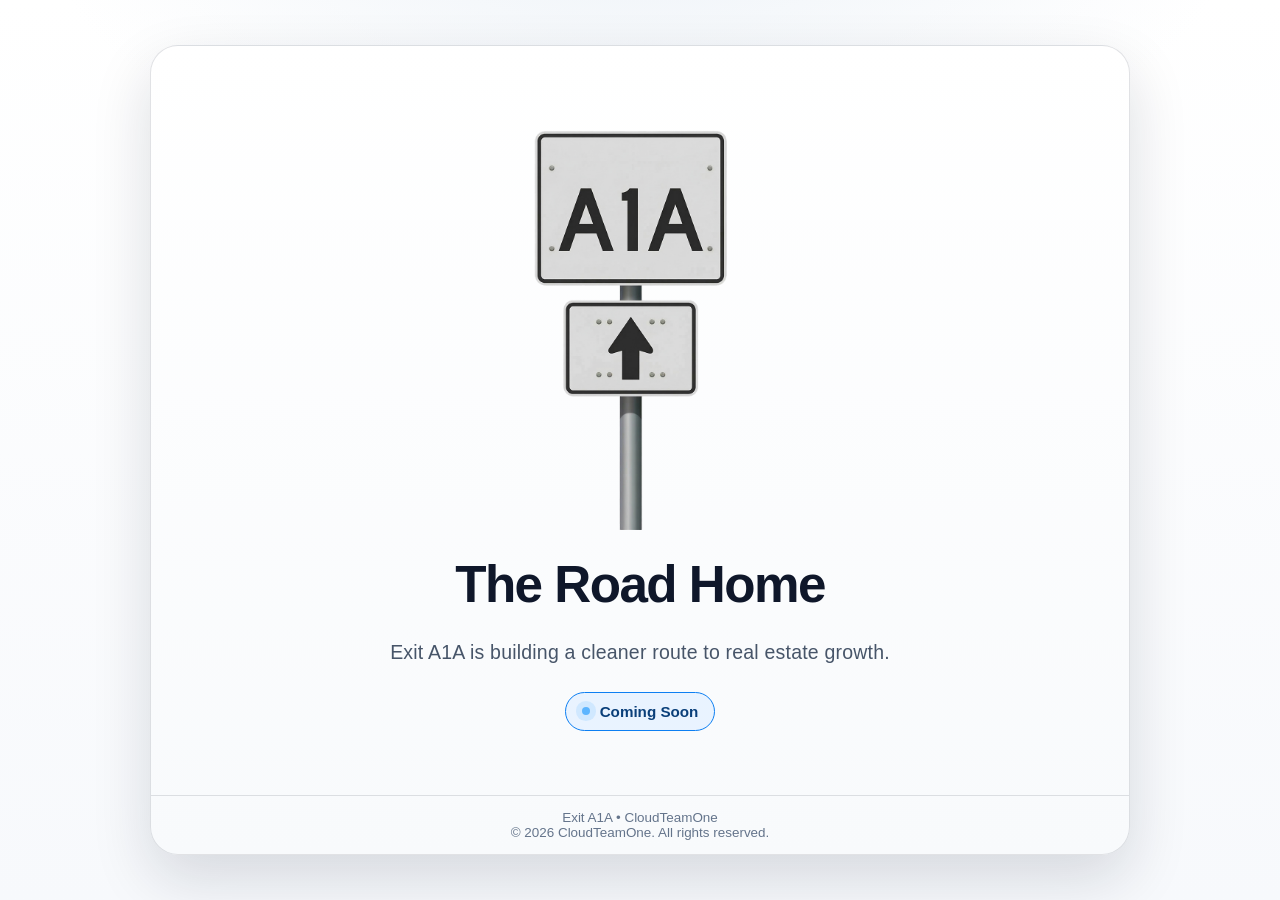
==== index.html @ e6bc224f "feat: initial Exit A1A coming-soon landing page" ====
<!doctype html>
<html lang="en">
  <head>
    <meta charset="UTF-8" />
    <meta name="viewport" content="width=device-width, initial-scale=1.0" />
    <title>Exit A1A — The Road Home</title>
    <meta
      name="description"
      content="Exit A1A — The Road Home. Clean, modern real estate intelligence platform. Coming Soon."
    />
    <style>
      :root {
        --text: #0f172a;
        --muted: #475569;
        --line: rgba(15, 23, 42, 0.12);
        --accent: #0d7ff2;
        --accent-2: #3aa1ff;
      }

      * {
        box-sizing: border-box;
      }

      html,
      body {
        margin: 0;
        padding: 0;
        min-height: 100%;
        font-family: Inter, -apple-system, BlinkMacSystemFont, "SF Pro Text", "Segoe UI",
          Roboto, Helvetica, Arial, sans-serif;
        color: #111827;
        background:
          radial-gradient(1000px 500px at 50% -10%, #eef3f8 0%, rgba(238, 243, 248, 0) 60%),
          linear-gradient(180deg, #ffffff 0%, #f7f9fc 100%);
      }

      .wrap {
        min-height: 100vh;
        display: grid;
        place-items: center;
        padding: 24px;
      }

      .card {
        width: min(980px, 100%);
        border: 1px solid var(--line);
        background: linear-gradient(180deg, #ffffff, #f8fafc);
        border-radius: 28px;
        box-shadow:
          0 24px 60px rgba(15, 23, 42, 0.14),
          inset 0 1px 0 rgba(255, 255, 255, 0.85);
        overflow: hidden;
      }

      .hero {
        padding: 56px 28px 64px;
        display: grid;
        gap: 28px;
        justify-items: center;
        text-align: center;
      }

      .sign {
        width: min(336px, 46%);
      }

      h1 {
        margin: 0;
        color: var(--text);
        font-size: clamp(2rem, 4vw, 3.4rem);
        line-height: 1.07;
        letter-spacing: -0.03em;
        font-weight: 700;
      }

      .sub {
        margin: 0;
        font-size: clamp(1rem, 1.8vw, 1.22rem);
        color: var(--muted);
        letter-spacing: 0.01em;
      }

      .soon {
        display: inline-flex;
        gap: 10px;
        align-items: center;
        border: 1px solid #0d7ff2;
        background: #e9f3ff;
        color: #0a3f7a;
        border-radius: 999px;
        padding: 10px 16px;
        font-weight: 700;
        font-size: 0.95rem;
      }

      .dot {
        width: 8px;
        height: 8px;
        border-radius: 999px;
        background: #5db5ff;
        box-shadow: 0 0 0 6px rgba(93, 181, 255, 0.18);
        animation: pulse 1.8s infinite;
      }

      @keyframes pulse {
        0%,
        100% {
          transform: scale(1);
          opacity: 1;
        }
        50% {
          transform: scale(1.15);
          opacity: 0.8;
        }
      }

      .footer {
        border-top: 1px solid var(--line);
        padding: 14px 18px;
        color: #64748b;
        font-size: 0.84rem;
        text-align: center;
      }

      @media (max-width: 640px) {
        .hero {
          padding: 40px 16px 48px;
        }
      }
    </style>
  </head>
  <body>
    <main class="wrap">
      <section class="card">
        <div class="hero">
          <img class="sign" src="./A1A.png" alt="A1A highway style sign" />

          <h1>The Road Home</h1>
          <p class="sub">Exit A1A is building a cleaner route to real estate growth.</p>
          <div class="soon"><span class="dot"></span> Coming Soon</div>
        </div>

        <div class="footer">
          <div>Exit A1A • CloudTeamOne</div>
          <div>© 2026 CloudTeamOne. All rights reserved.</div>
        </div>
      </section>
    </main>
  </body>
</html>
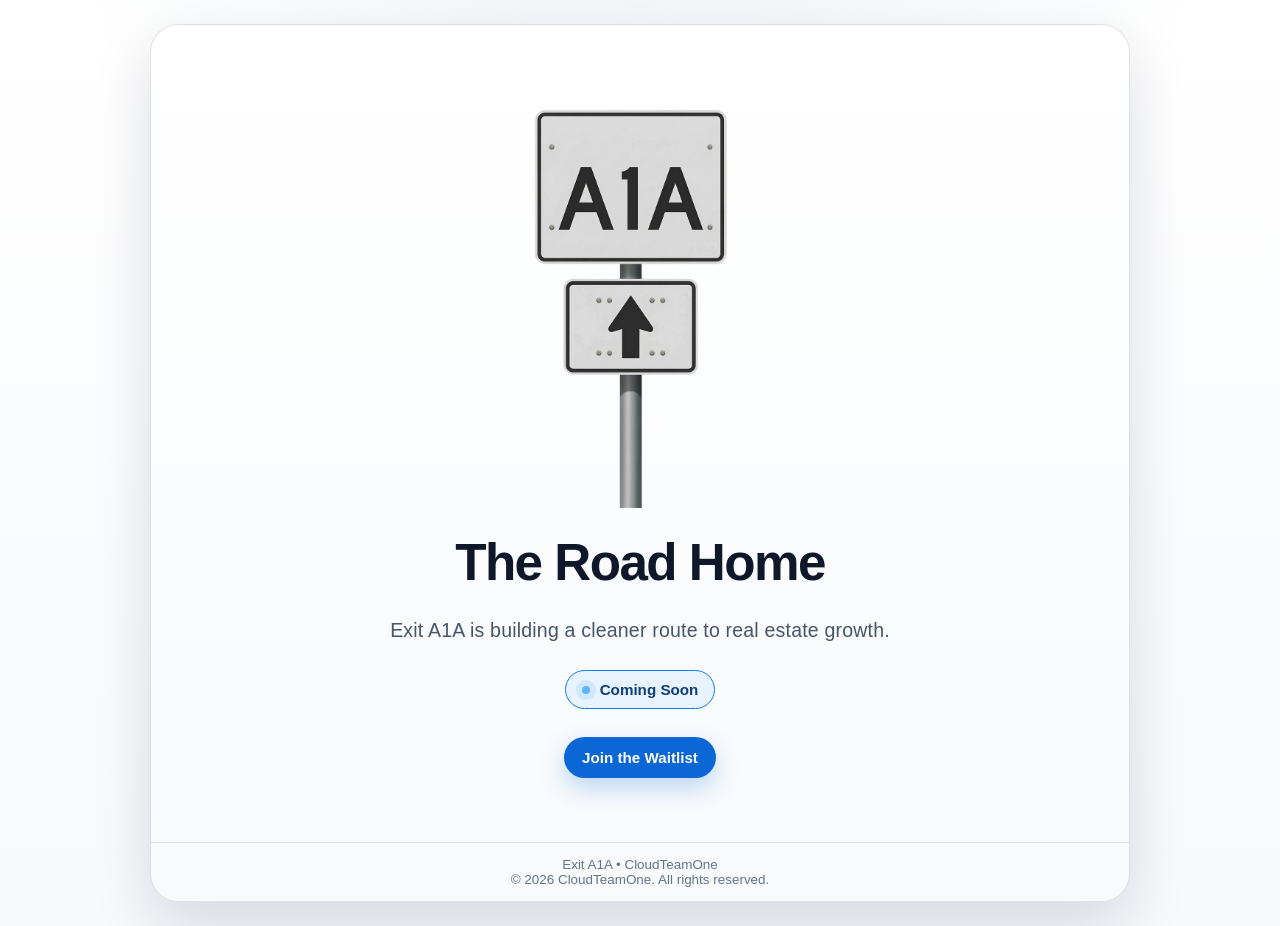
==== commit a4c18513: "feat: add social meta tags, waitlist CTA, and www->apex redirect" ====
--- a/index.html
+++ b/index.html
@@ -8,6 +8,15 @@
       name="description"
       content="Exit A1A — The Road Home. Clean, modern real estate intelligence platform. Coming Soon."
     />
+    <meta property="og:title" content="Exit A1A — The Road Home" />
+    <meta property="og:description" content="A cleaner route to real estate growth. Coming Soon." />
+    <meta property="og:type" content="website" />
+    <meta property="og:url" content="https://exita1a.com/" />
+    <meta property="og:image" content="https://exita1a.com/A1A.png" />
+    <meta name="twitter:card" content="summary_large_image" />
+    <meta name="twitter:title" content="Exit A1A — The Road Home" />
+    <meta name="twitter:description" content="A cleaner route to real estate growth. Coming Soon." />
+    <meta name="twitter:image" content="https://exita1a.com/A1A.png" />
     <style>
       :root {
         --text: #0f172a;
@@ -114,6 +123,25 @@
         }
       }
 
+      .cta {
+        display: inline-flex;
+        align-items: center;
+        justify-content: center;
+        gap: 8px;
+        text-decoration: none;
+        background: #0b66d6;
+        color: #ffffff;
+        border-radius: 999px;
+        padding: 12px 18px;
+        font-weight: 600;
+        font-size: 0.95rem;
+        box-shadow: 0 10px 24px rgba(11, 102, 214, 0.25);
+      }
+
+      .cta:hover {
+        background: #0958ba;
+      }
+
       .footer {
         border-top: 1px solid var(--line);
         padding: 14px 18px;
@@ -138,6 +166,7 @@
           <h1>The Road Home</h1>
           <p class="sub">Exit A1A is building a cleaner route to real estate growth.</p>
           <div class="soon"><span class="dot"></span> Coming Soon</div>
+          <a class="cta" href="mailto:jon@graysondp.com?subject=Exit%20A1A%20Waitlist">Join the Waitlist</a>
         </div>
 
         <div class="footer">
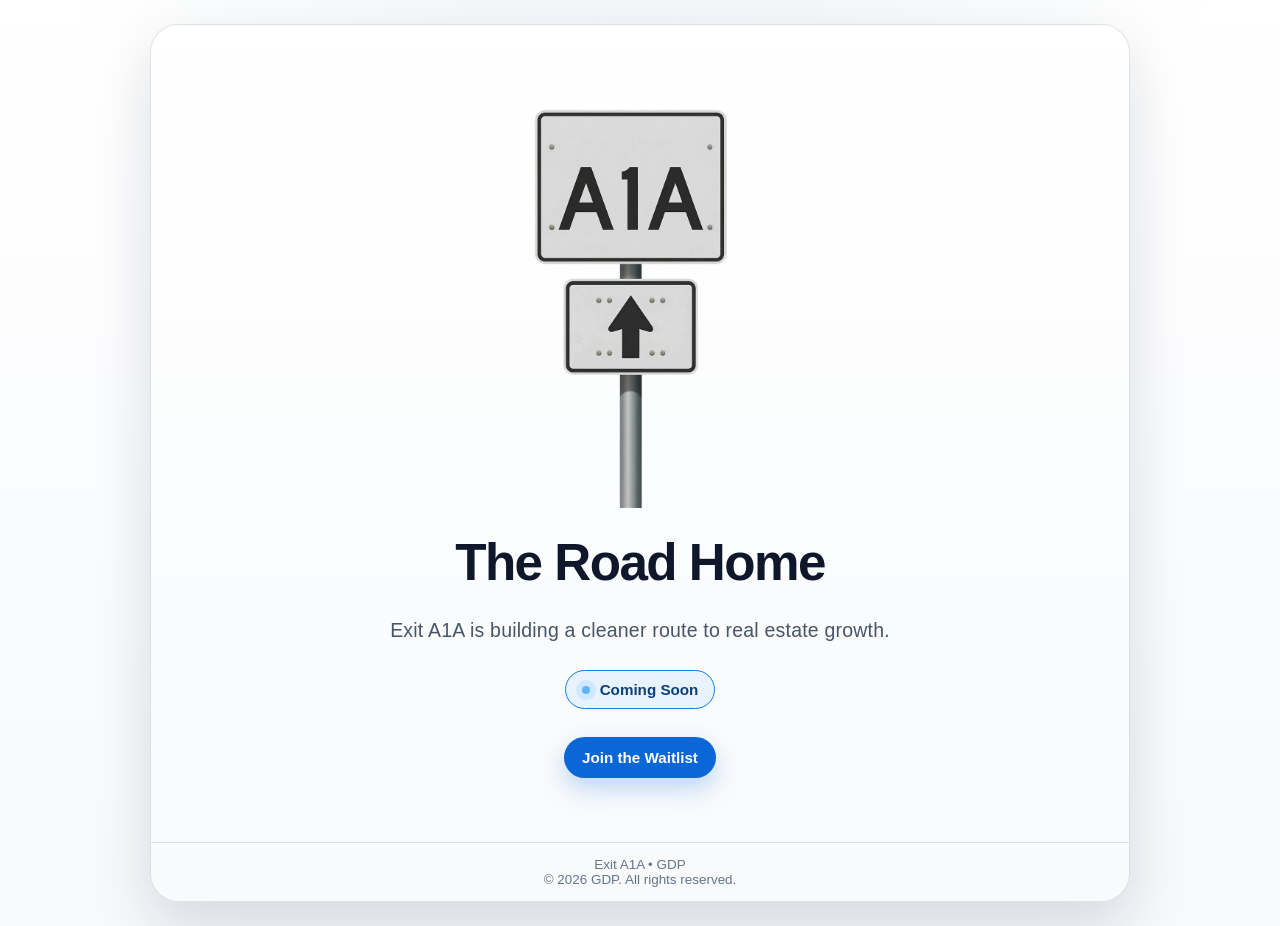
==== commit 3e96adb8: "chore: replace CloudTeamOne footer references with GDP" ====
--- a/index.html
+++ b/index.html
@@ -166,12 +166,12 @@
           <h1>The Road Home</h1>
           <p class="sub">Exit A1A is building a cleaner route to real estate growth.</p>
           <div class="soon"><span class="dot"></span> Coming Soon</div>
-          <a class="cta" href="mailto:jon@graysondp.com?subject=Exit%20A1A%20Waitlist">Join the Waitlist</a>
+          <a class="cta" href="mailto:jsguxd@gmail.com?subject=Exit%20A1A%20Waitlist">Join the Waitlist</a>
         </div>
 
         <div class="footer">
-          <div>Exit A1A • CloudTeamOne</div>
-          <div>© 2026 CloudTeamOne. All rights reserved.</div>
+          <div>Exit A1A • GDP</div>
+          <div>© 2026 GDP. All rights reserved.</div>
         </div>
       </section>
     </main>
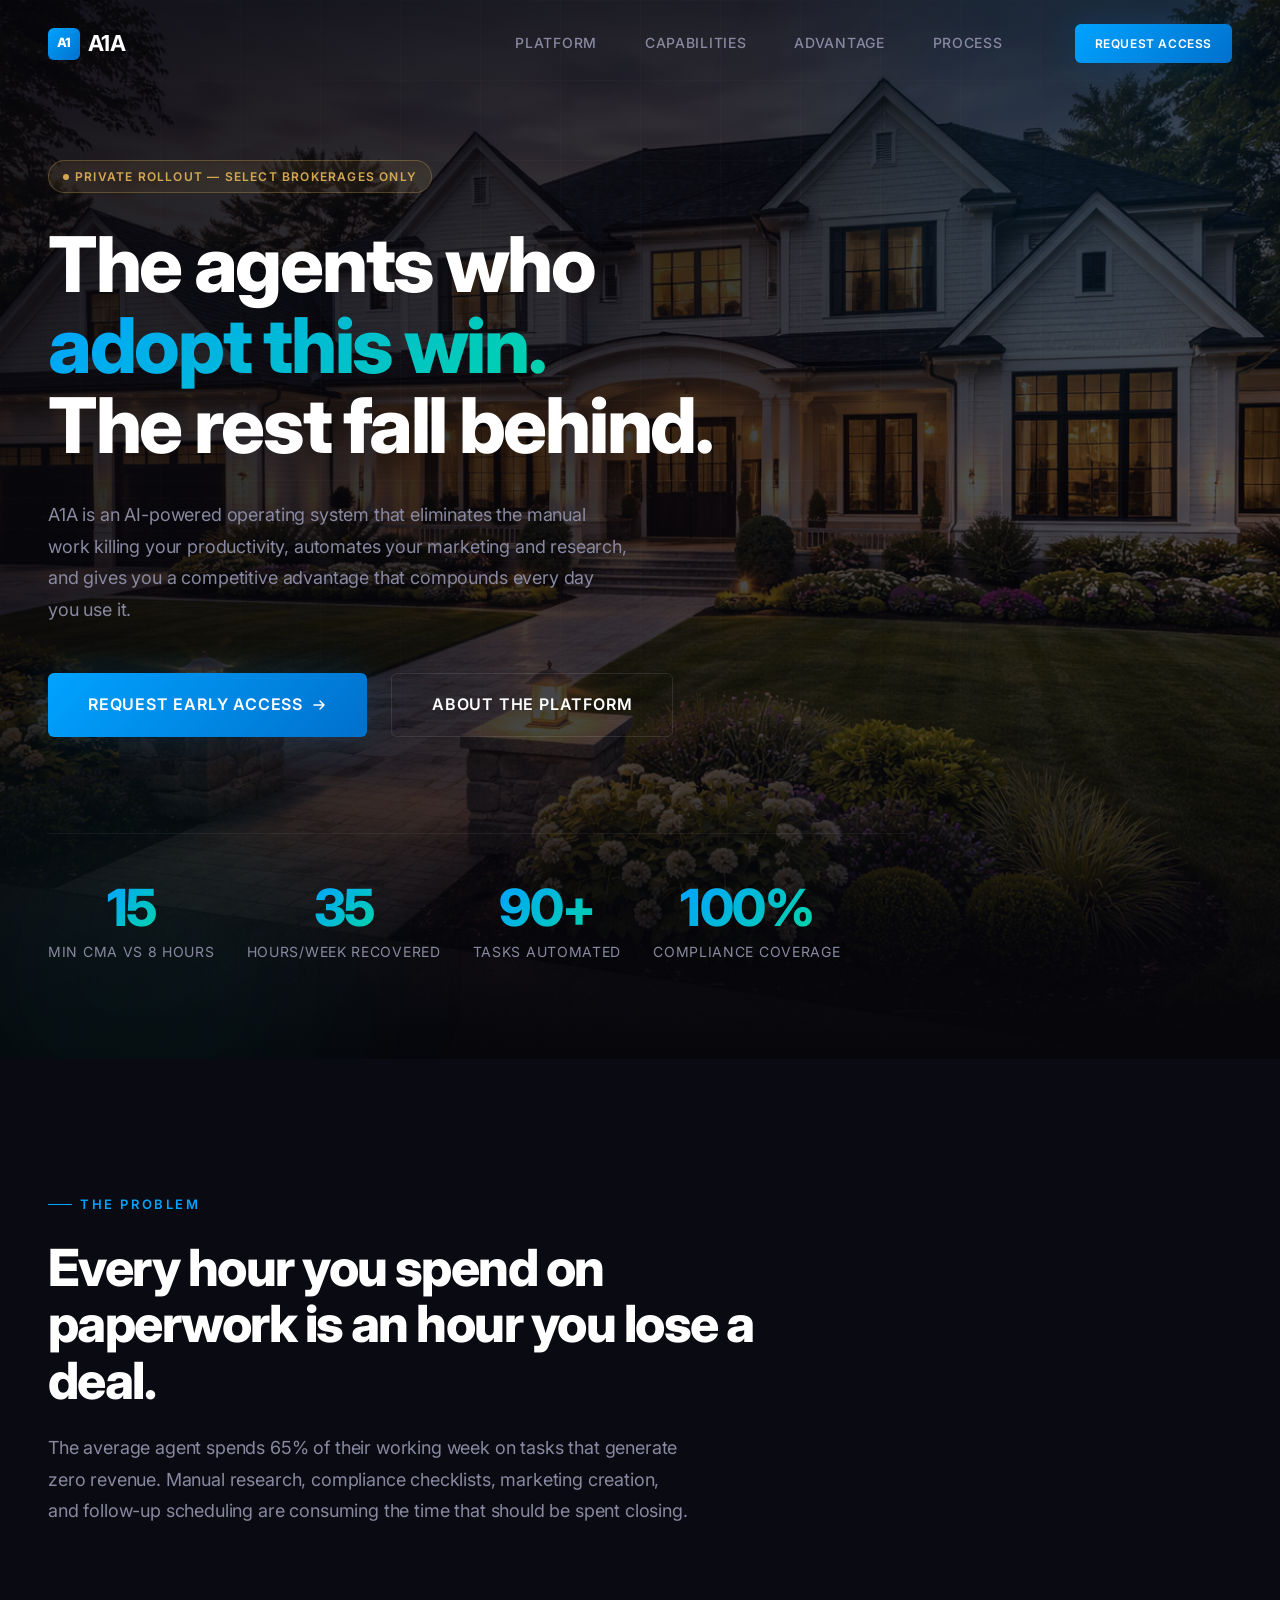
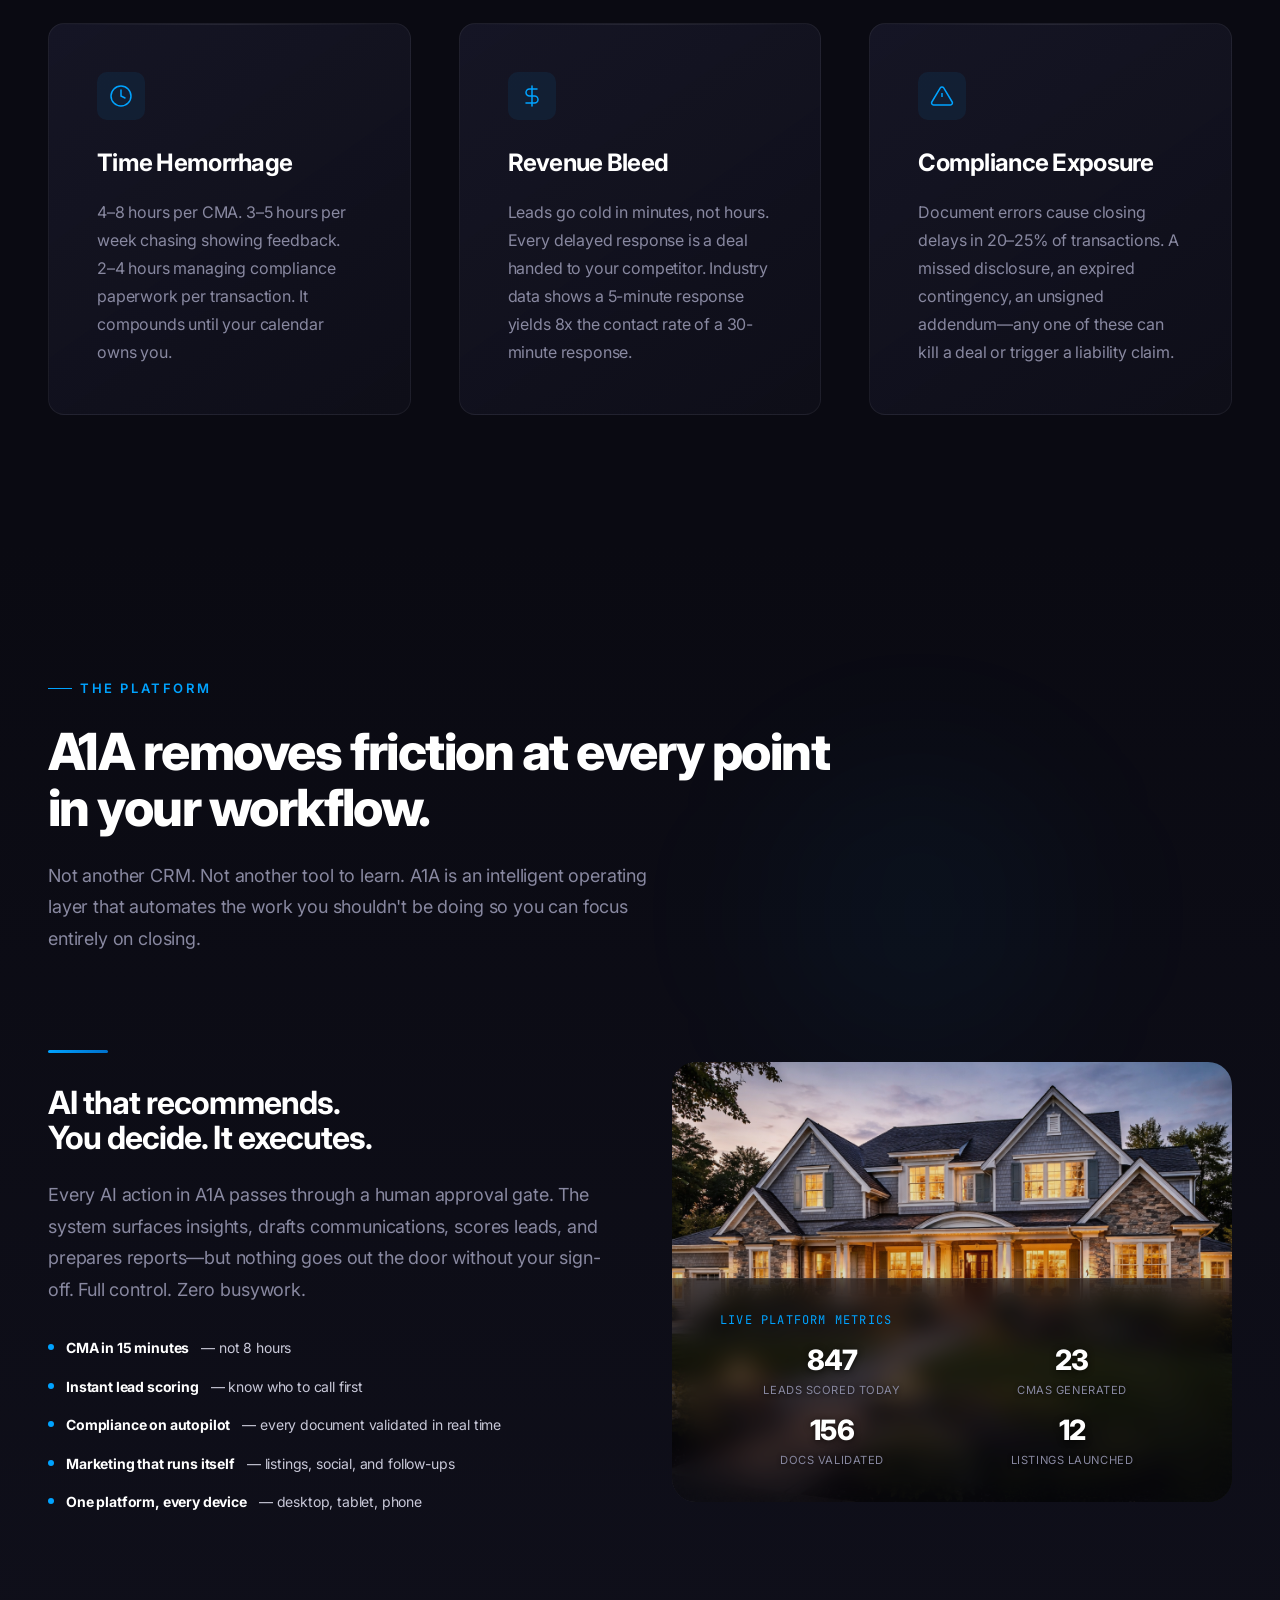
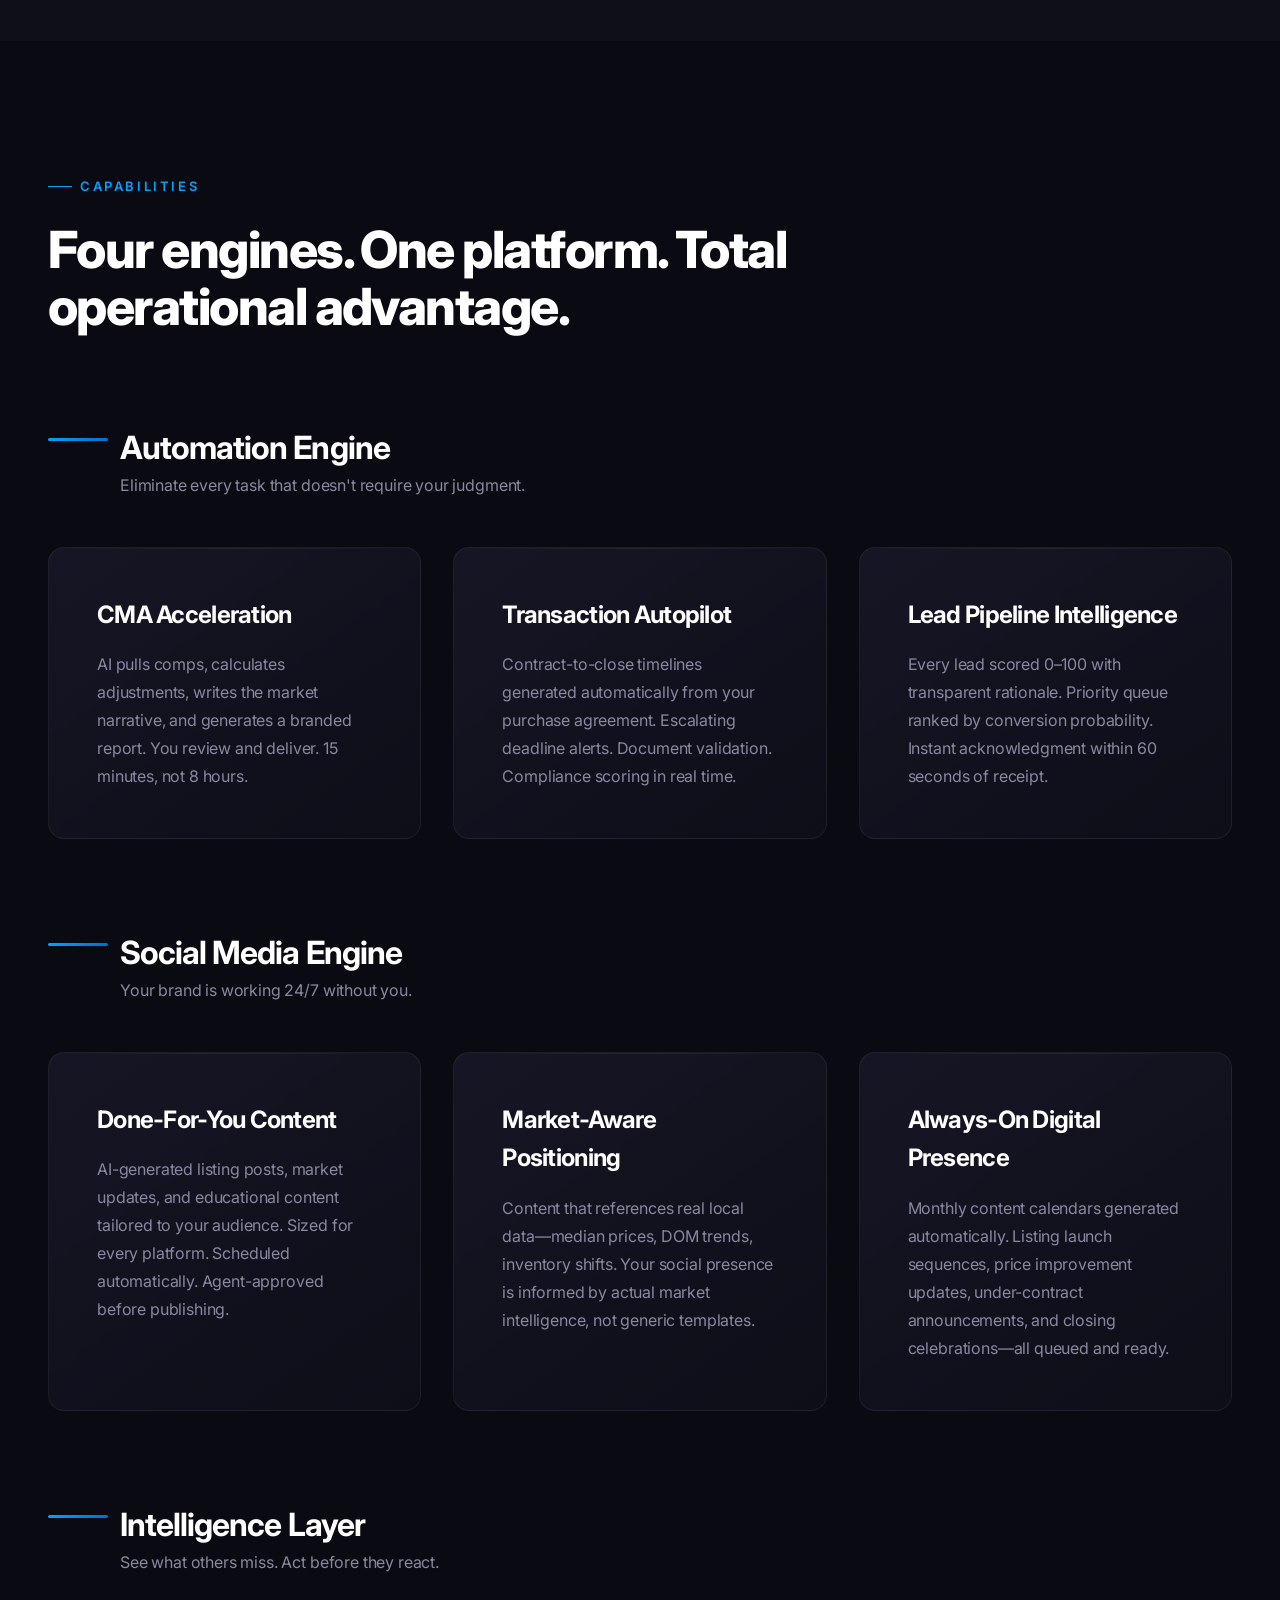
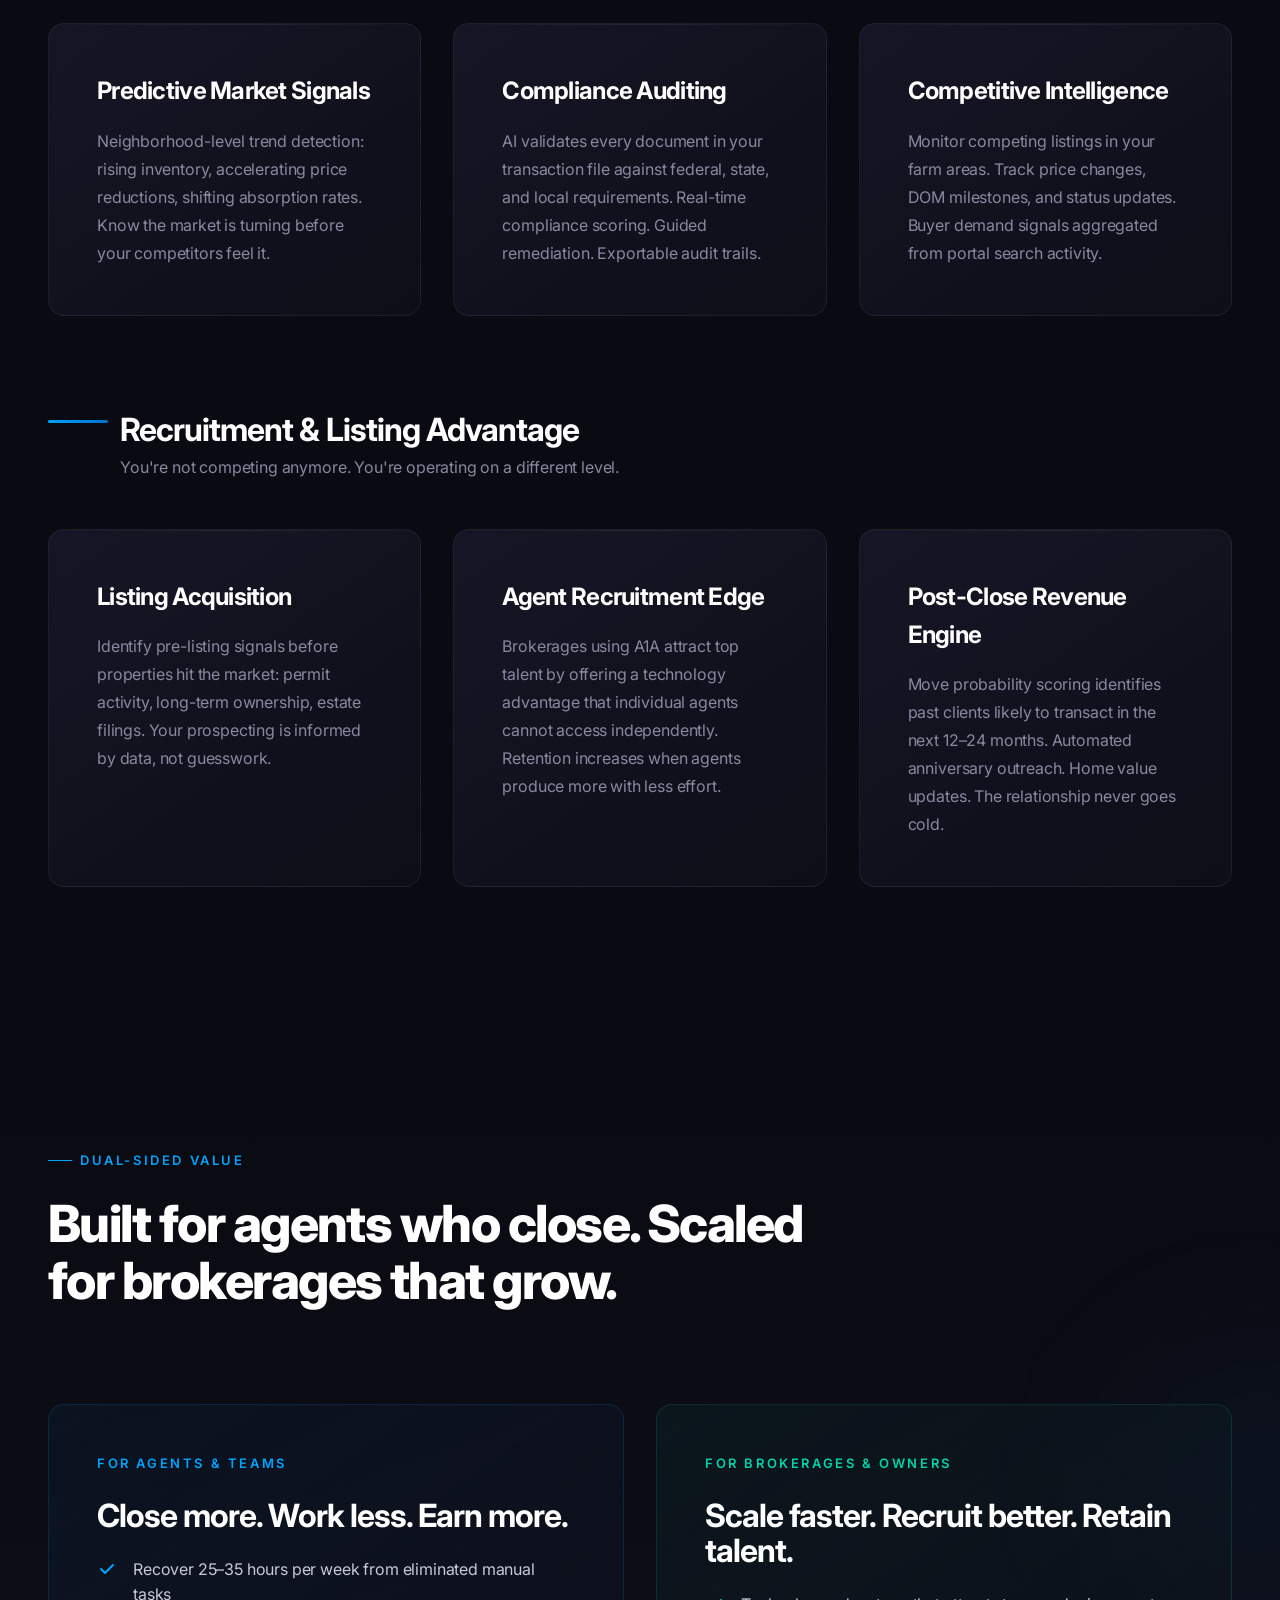
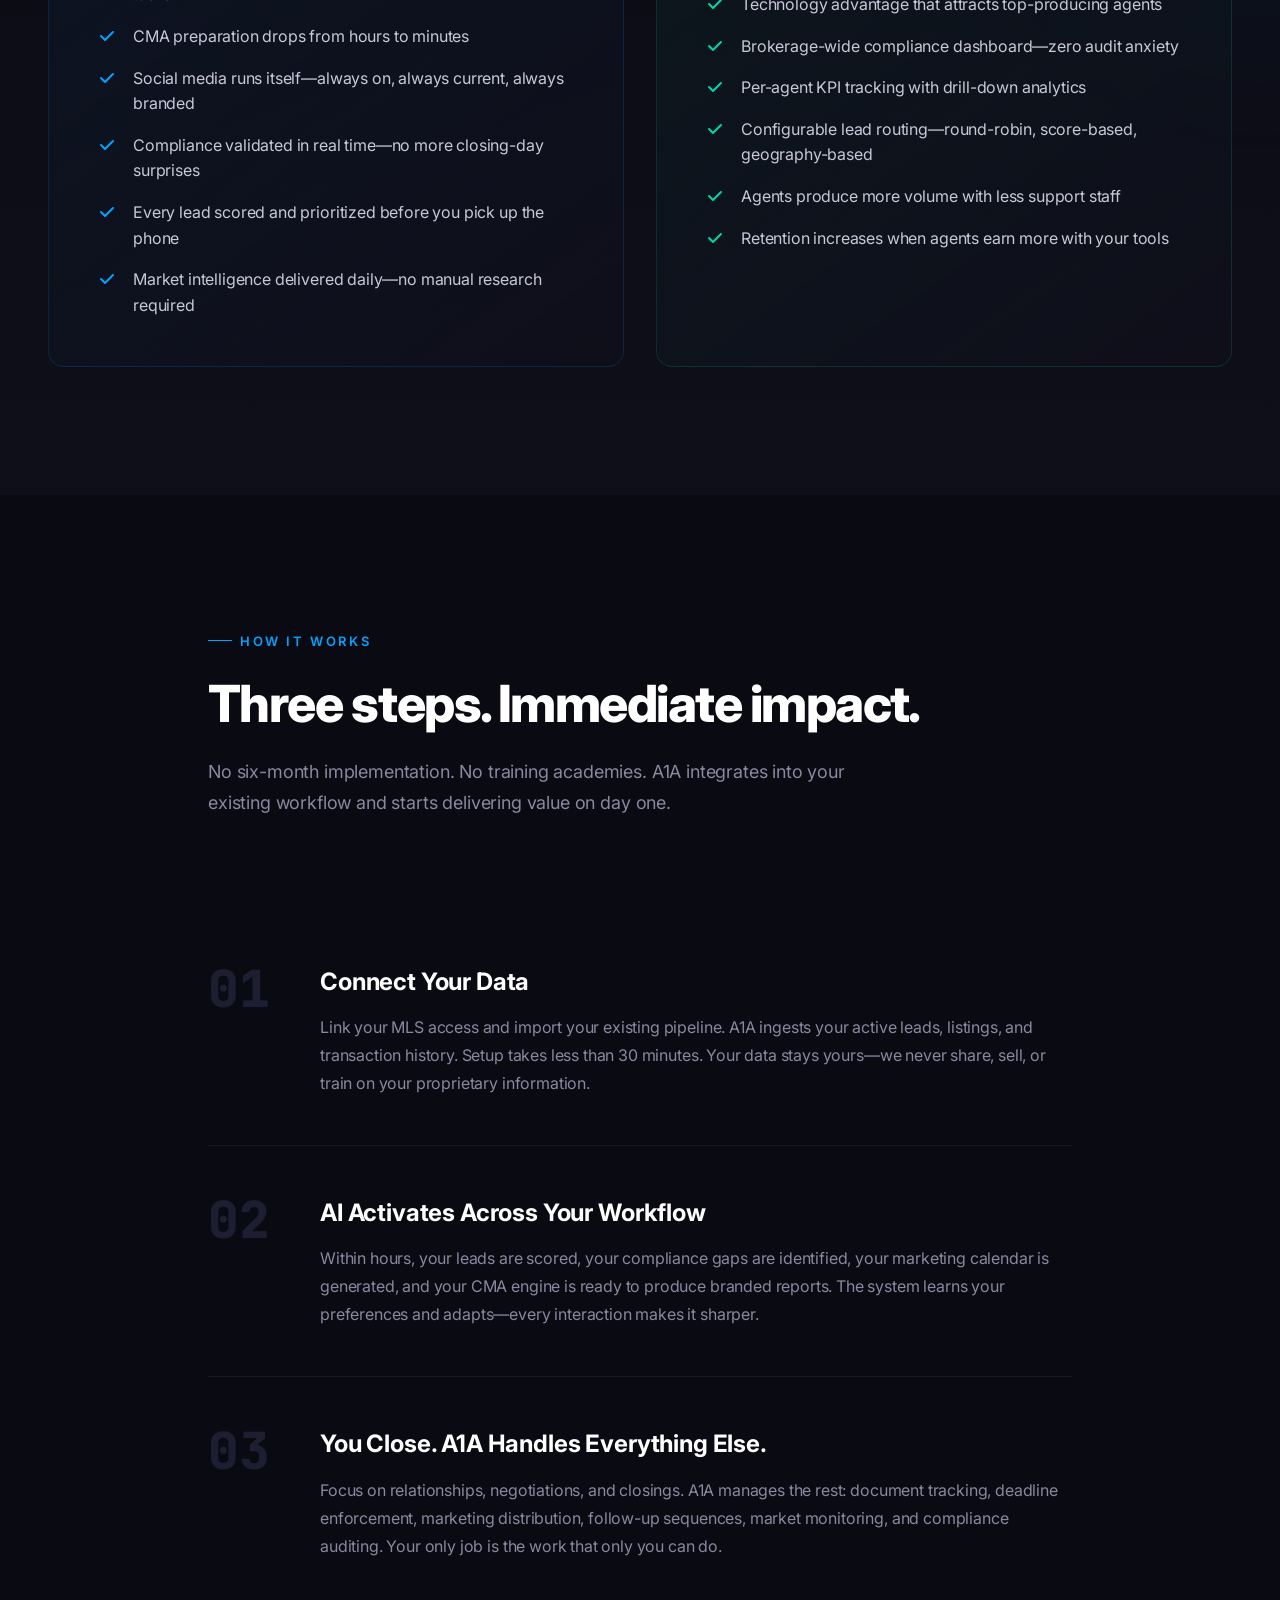
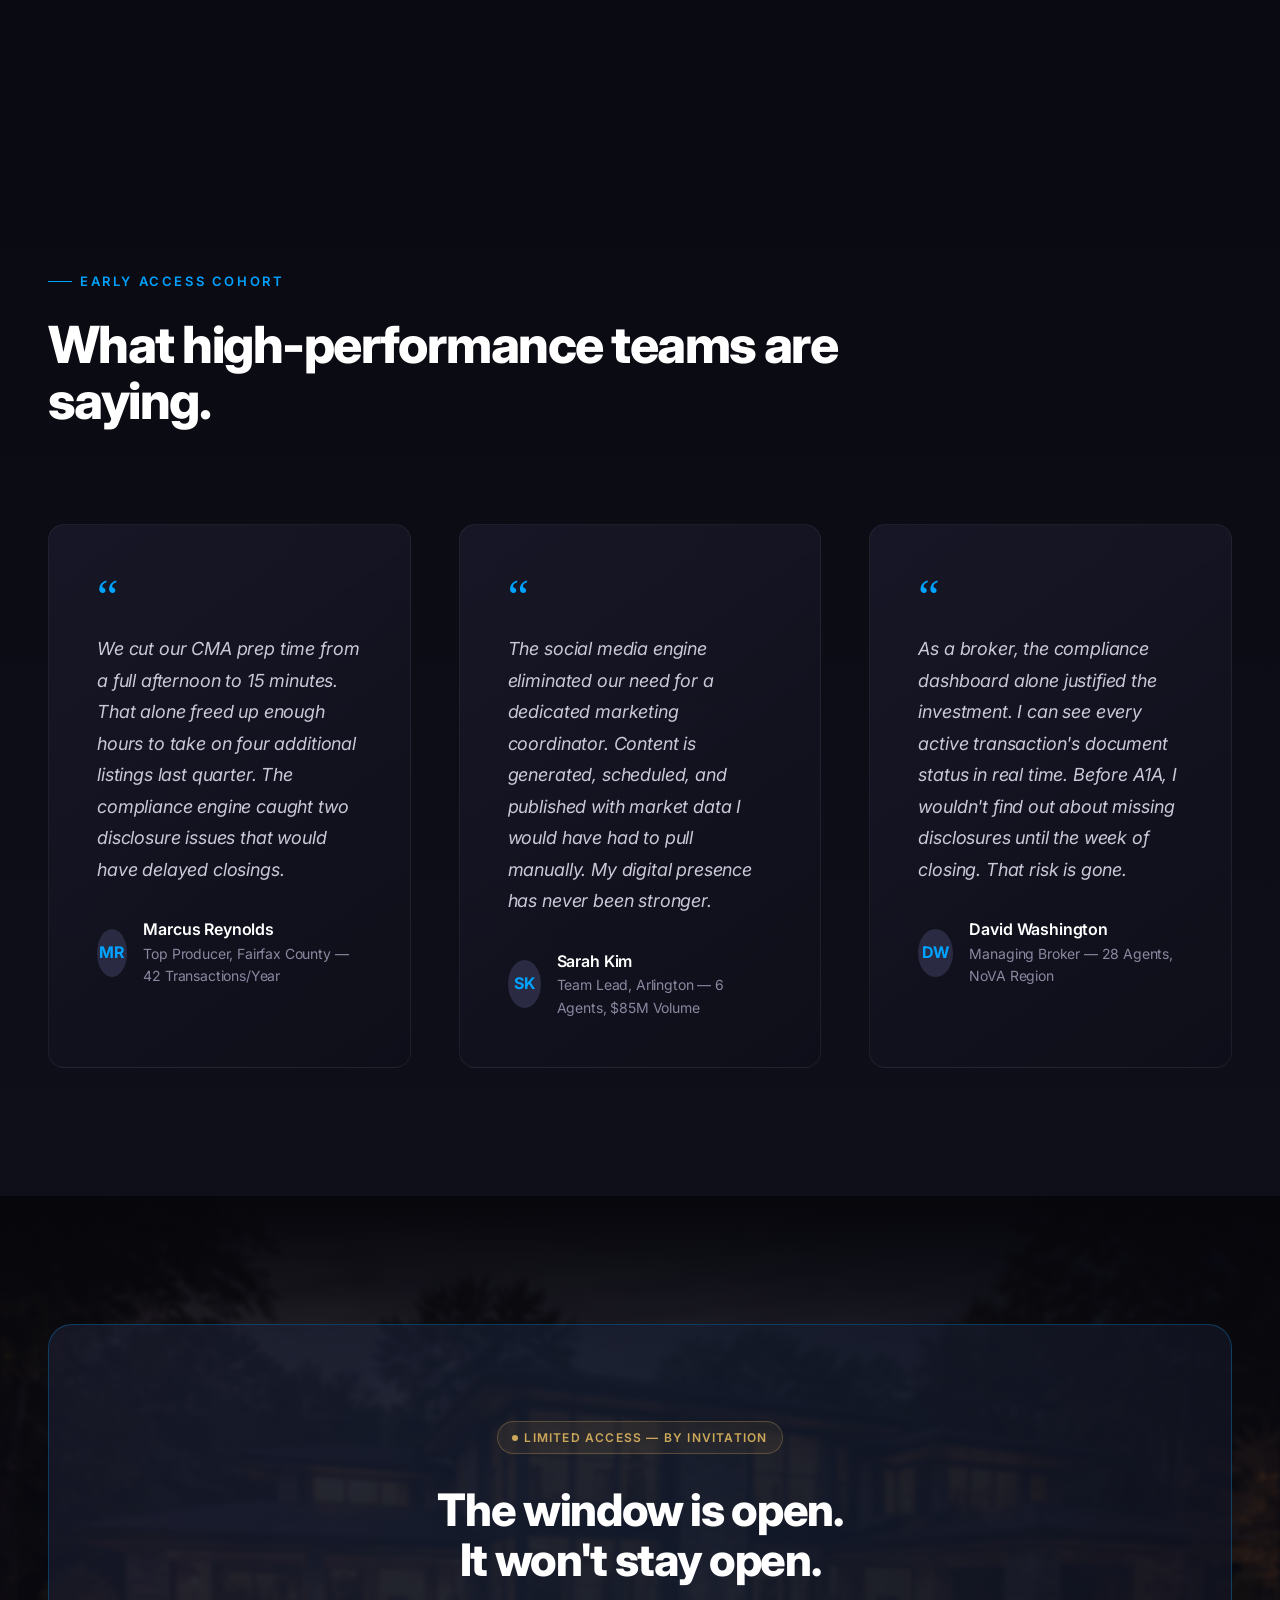
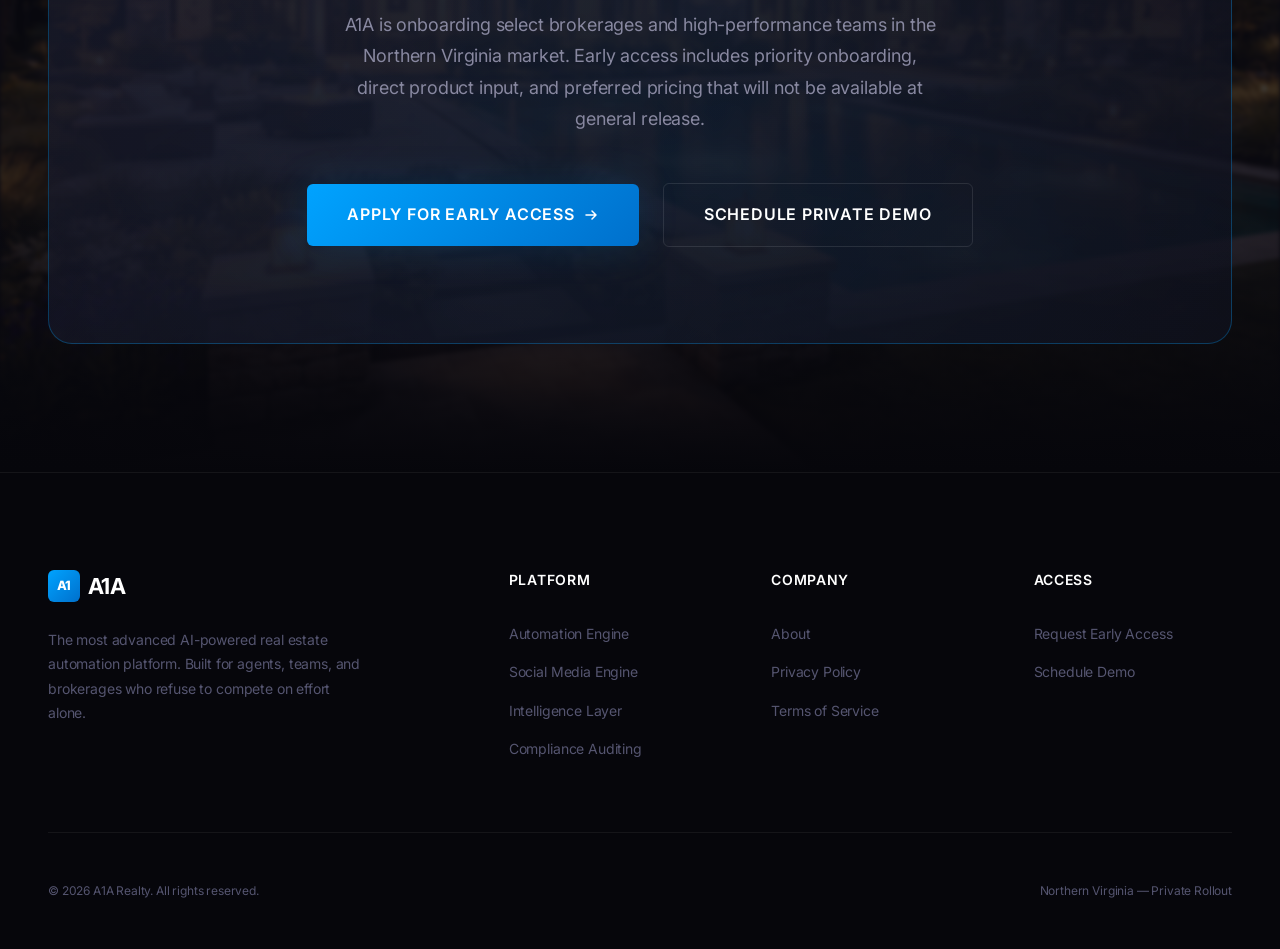
==== commit fbc41ab0: "Replace landing page with new A1A website" ====
--- a/index.html
+++ b/index.html
@@ -1,179 +1,740 @@
-<!doctype html>
+<!DOCTYPE html>
 <html lang="en">
-  <head>
-    <meta charset="UTF-8" />
-    <meta name="viewport" content="width=device-width, initial-scale=1.0" />
-    <title>Exit A1A — The Road Home</title>
-    <meta
-      name="description"
-      content="Exit A1A — The Road Home. Clean, modern real estate intelligence platform. Coming Soon."
-    />
-    <meta property="og:title" content="Exit A1A — The Road Home" />
-    <meta property="og:description" content="A cleaner route to real estate growth. Coming Soon." />
-    <meta property="og:type" content="website" />
-    <meta property="og:url" content="https://exita1a.com/" />
-    <meta property="og:image" content="https://exita1a.com/A1A.png" />
-    <meta name="twitter:card" content="summary_large_image" />
-    <meta name="twitter:title" content="Exit A1A — The Road Home" />
-    <meta name="twitter:description" content="A cleaner route to real estate growth. Coming Soon." />
-    <meta name="twitter:image" content="https://exita1a.com/A1A.png" />
-    <style>
-      :root {
-        --text: #0f172a;
-        --muted: #475569;
-        --line: rgba(15, 23, 42, 0.12);
-        --accent: #0d7ff2;
-        --accent-2: #3aa1ff;
-      }
-
-      * {
-        box-sizing: border-box;
-      }
-
-      html,
-      body {
-        margin: 0;
-        padding: 0;
-        min-height: 100%;
-        font-family: Inter, -apple-system, BlinkMacSystemFont, "SF Pro Text", "Segoe UI",
-          Roboto, Helvetica, Arial, sans-serif;
-        color: #111827;
-        background:
-          radial-gradient(1000px 500px at 50% -10%, #eef3f8 0%, rgba(238, 243, 248, 0) 60%),
-          linear-gradient(180deg, #ffffff 0%, #f7f9fc 100%);
-      }
-
-      .wrap {
-        min-height: 100vh;
-        display: grid;
-        place-items: center;
-        padding: 24px;
-      }
-
-      .card {
-        width: min(980px, 100%);
-        border: 1px solid var(--line);
-        background: linear-gradient(180deg, #ffffff, #f8fafc);
-        border-radius: 28px;
-        box-shadow:
-          0 24px 60px rgba(15, 23, 42, 0.14),
-          inset 0 1px 0 rgba(255, 255, 255, 0.85);
-        overflow: hidden;
-      }
-
-      .hero {
-        padding: 56px 28px 64px;
-        display: grid;
-        gap: 28px;
-        justify-items: center;
-        text-align: center;
-      }
-
-      .sign {
-        width: min(336px, 46%);
-      }
-
-      h1 {
-        margin: 0;
-        color: var(--text);
-        font-size: clamp(2rem, 4vw, 3.4rem);
-        line-height: 1.07;
-        letter-spacing: -0.03em;
-        font-weight: 700;
-      }
-
-      .sub {
-        margin: 0;
-        font-size: clamp(1rem, 1.8vw, 1.22rem);
-        color: var(--muted);
-        letter-spacing: 0.01em;
-      }
-
-      .soon {
-        display: inline-flex;
-        gap: 10px;
-        align-items: center;
-        border: 1px solid #0d7ff2;
-        background: #e9f3ff;
-        color: #0a3f7a;
-        border-radius: 999px;
-        padding: 10px 16px;
-        font-weight: 700;
-        font-size: 0.95rem;
-      }
-
-      .dot {
-        width: 8px;
-        height: 8px;
-        border-radius: 999px;
-        background: #5db5ff;
-        box-shadow: 0 0 0 6px rgba(93, 181, 255, 0.18);
-        animation: pulse 1.8s infinite;
-      }
-
-      @keyframes pulse {
-        0%,
-        100% {
-          transform: scale(1);
-          opacity: 1;
-        }
-        50% {
-          transform: scale(1.15);
-          opacity: 0.8;
-        }
-      }
-
-      .cta {
-        display: inline-flex;
-        align-items: center;
-        justify-content: center;
-        gap: 8px;
-        text-decoration: none;
-        background: #0b66d6;
-        color: #ffffff;
-        border-radius: 999px;
-        padding: 12px 18px;
-        font-weight: 600;
-        font-size: 0.95rem;
-        box-shadow: 0 10px 24px rgba(11, 102, 214, 0.25);
-      }
-
-      .cta:hover {
-        background: #0958ba;
-      }
-
-      .footer {
-        border-top: 1px solid var(--line);
-        padding: 14px 18px;
-        color: #64748b;
-        font-size: 0.84rem;
-        text-align: center;
-      }
-
-      @media (max-width: 640px) {
-        .hero {
-          padding: 40px 16px 48px;
-        }
-      }
-    </style>
-  </head>
-  <body>
-    <main class="wrap">
-      <section class="card">
-        <div class="hero">
-          <img class="sign" src="./A1A.png" alt="A1A highway style sign" />
-
-          <h1>The Road Home</h1>
-          <p class="sub">Exit A1A is building a cleaner route to real estate growth.</p>
-          <div class="soon"><span class="dot"></span> Coming Soon</div>
-          <a class="cta" href="mailto:jsguxd@gmail.com?subject=Exit%20A1A%20Waitlist">Join the Waitlist</a>
-        </div>
-
-        <div class="footer">
-          <div>Exit A1A • GDP</div>
-          <div>© 2026 GDP. All rights reserved.</div>
-        </div>
-      </section>
-    </main>
-  </body>
+<head>
+  <meta charset="UTF-8">
+  <meta name="viewport" content="width=device-width, initial-scale=1.0">
+  <meta http-equiv="X-UA-Compatible" content="IE=edge">
+
+  <!-- Primary SEO -->
+  <title>A1A | AI-Powered Real Estate Automation Platform</title>
+  <meta name="description" content="A1A is the most advanced AI-powered real estate automation platform. Eliminate manual work, automate marketing, and dominate your market. Limited access for select agents and brokerages.">
+  <meta name="keywords" content="real estate AI, real estate automation, CMA automation, listing management, agent productivity, brokerage technology, real estate marketing automation, AI-powered CRM">
+  <meta name="robots" content="index, follow, max-image-preview:large, max-snippet:-1, max-video-preview:-1">
+  <meta name="author" content="A1A">
+  <link rel="canonical" href="https://a1a.com/">
+
+  <!-- Open Graph -->
+  <meta property="og:type" content="website">
+  <meta property="og:url" content="https://a1a.com/">
+  <meta property="og:title" content="A1A | The Operating System for Dominant Real Estate Teams">
+  <meta property="og:description" content="AI-powered automation that eliminates manual work, generates your marketing, and gives you an unfair advantage. Limited access.">
+  <meta property="og:image" content="https://a1a.com/images/og-image.jpg">
+  <meta property="og:image:width" content="1200">
+  <meta property="og:image:height" content="630">
+  <meta property="og:site_name" content="A1A">
+  <meta property="og:locale" content="en_US">
+
+  <!-- Twitter Card -->
+  <meta name="twitter:card" content="summary_large_image">
+  <meta name="twitter:title" content="A1A | AI-Powered Real Estate Automation">
+  <meta name="twitter:description" content="The most advanced AI platform for real estate agents and brokerages. Eliminate friction. Dominate your market.">
+  <meta name="twitter:image" content="https://a1a.com/images/og-image.jpg">
+
+  <!-- Favicon -->
+  <link rel="icon" type="image/svg+xml" href="images/favicon.svg">
+  <link rel="apple-touch-icon" sizes="180x180" href="images/apple-touch-icon.png">
+
+  <!-- Preconnect for Fonts -->
+  <link rel="preconnect" href="https://fonts.googleapis.com">
+  <link rel="preconnect" href="https://fonts.gstatic.com" crossorigin>
+  <link href="https://fonts.googleapis.com/css2?family=Inter:wght@300;400;500;600;700;800&family=JetBrains+Mono:wght@400;500;700&display=swap" rel="stylesheet">
+
+  <!-- Stylesheets -->
+  <link rel="stylesheet" href="css/reset.css">
+  <link rel="stylesheet" href="css/variables.css">
+  <link rel="stylesheet" href="css/layout.css">
+  <link rel="stylesheet" href="css/components.css">
+  <link rel="stylesheet" href="css/animations.css">
+  <link rel="stylesheet" href="css/responsive.css">
+
+  <!-- Structured Data -->
+  <script type="application/ld+json">
+  {
+    "@context": "https://schema.org",
+    "@type": "SoftwareApplication",
+    "name": "A1A",
+    "applicationCategory": "BusinessApplication",
+    "operatingSystem": "Web, iOS, Android",
+    "description": "AI-powered real estate automation platform for agents, teams, and brokerages.",
+    "url": "https://a1a.com",
+    "offers": {
+      "@type": "Offer",
+      "availability": "https://schema.org/LimitedAvailability",
+      "description": "By invitation only. Private rollout for select brokerages."
+    },
+    "creator": {
+      "@type": "Organization",
+      "name": "A1A",
+      "url": "https://a1a.com"
+    }
+  }
+  </script>
+</head>
+<body>
+
+  <!-- ====================================================================
+       NAVIGATION
+       ==================================================================== -->
+  <nav class="nav" id="nav" role="navigation" aria-label="Main navigation">
+    <div class="container">
+      <div class="nav__inner">
+        <a href="/" class="nav__logo" aria-label="A1A home">
+          <div class="nav__logo-mark" aria-hidden="true">A1</div>
+          A1A
+        </a>
+        <div class="nav__links" id="navLinks" role="menubar">
+          <a href="#platform" class="nav__link" role="menuitem">Platform</a>
+          <a href="#capabilities" class="nav__link" role="menuitem">Capabilities</a>
+          <a href="#advantage" class="nav__link" role="menuitem">Advantage</a>
+          <a href="#how-it-works" class="nav__link" role="menuitem">Process</a>
+          <a class="btn btn--primary btn--sm nav__cta" href="#" data-modal="modalAccess" role="menuitem">Request Access</a>
+        </div>
+        <button class="nav__mobile-toggle" id="mobileToggle" aria-label="Toggle menu" aria-expanded="false">
+          <span></span><span></span><span></span>
+        </button>
+      </div>
+    </div>
+  </nav>
+
+  <!-- ====================================================================
+       HERO
+       ==================================================================== -->
+  <header class="section" id="hero" style="padding-top: 10rem; padding-bottom: 6rem; min-height: 100vh; display: flex; align-items: center; position: relative; overflow: hidden;">
+    <div class="hero__bg-image" style="position: absolute; inset: 0; z-index: 0;">
+      <img src="images/home-farmhouse.png" alt="" aria-hidden="true" style="width: 100%; height: 100%; object-fit: cover; object-position: center 30%;">
+      <div style="position: absolute; inset: 0; background: linear-gradient(135deg, rgba(6,6,11,0.92) 0%, rgba(6,6,11,0.80) 40%, rgba(6,6,11,0.55) 100%);"></div>
+      <div style="position: absolute; inset: 0; background: linear-gradient(to top, rgba(6,6,11,1) 0%, transparent 30%);"></div>
+    </div>
+    <div class="hero__grid-bg" aria-hidden="true"></div>
+    <div class="orb orb--blue" aria-hidden="true"></div>
+    <div class="orb orb--teal" aria-hidden="true"></div>
+
+    <div class="container" style="position: relative; z-index: 1;">
+      <div style="max-width: 860px;">
+        <div data-reveal data-reveal-delay="1">
+          <span class="badge badge--gold" style="margin-bottom: var(--space-xl);">
+            <span class="badge__dot"></span>
+            Private Rollout &mdash; Select Brokerages Only
+          </span>
+        </div>
+
+        <h1 data-reveal data-reveal-delay="2" style="font-size: var(--text-hero); font-weight: var(--weight-extrabold); color: var(--color-white); letter-spacing: var(--tracking-tight); line-height: 1.05; margin-bottom: var(--space-xl);">
+          The agents who<br>
+          <span style="background: var(--gradient-accent-alt); -webkit-background-clip: text; -webkit-text-fill-color: transparent; background-clip: text;">adopt this win.</span><br>
+          The rest fall behind.
+        </h1>
+
+        <p data-reveal data-reveal-delay="3" style="font-size: var(--text-body-lg); color: var(--color-ash); max-width: 580px; line-height: var(--leading-relaxed); margin-bottom: var(--space-2xl);">
+          A1A is an AI-powered operating system that eliminates the manual work killing your productivity, automates your marketing and research, and gives you a competitive advantage that compounds every day you use it.
+        </p>
+
+        <div class="hero__actions flex flex--gap-lg" data-reveal data-reveal-delay="4" style="margin-bottom: var(--space-4xl);">
+          <a href="#" class="btn btn--primary btn--lg" data-modal="modalAccess">
+            Request Early Access
+            <svg class="btn__arrow" width="16" height="16" viewBox="0 0 16 16" fill="none" aria-hidden="true"><path d="M3 8h10M9 4l4 4-4 4" stroke="currentColor" stroke-width="1.5" stroke-linecap="round" stroke-linejoin="round"/></svg>
+          </a>
+          <a href="#platform" class="btn btn--secondary btn--lg">
+            About the Platform
+          </a>
+        </div>
+
+        <div class="hero__stats flex flex--gap-xl" data-reveal data-reveal-delay="5" style="padding-top: var(--space-2xl); border-top: var(--border-subtle);">
+          <div class="stat">
+            <div class="stat__number stat__number--accent" data-count="15">15</div>
+            <div class="stat__label">Min CMA vs 8 Hours</div>
+          </div>
+          <div class="stat">
+            <div class="stat__number stat__number--accent" data-count="35">35</div>
+            <div class="stat__label">Hours/Week Recovered</div>
+          </div>
+          <div class="stat">
+            <div class="stat__number stat__number--accent" data-count="90">90+</div>
+            <div class="stat__label">Tasks Automated</div>
+          </div>
+          <div class="stat">
+            <div class="stat__number stat__number--accent" data-count="100">100%</div>
+            <div class="stat__label">Compliance Coverage</div>
+          </div>
+        </div>
+      </div>
+    </div>
+  </header>
+
+  <!-- ====================================================================
+       THE PROBLEM
+       ==================================================================== -->
+  <section class="section section--dark" id="problem">
+    <div class="container">
+      <div class="section__header" data-reveal>
+        <span class="section__overline">The Problem</span>
+        <h2 class="section__title">Every hour you spend on paperwork is an hour you lose a deal.</h2>
+        <p class="section__subtitle">The average agent spends 65% of their working week on tasks that generate zero revenue. Manual research, compliance checklists, marketing creation, and follow-up scheduling are consuming the time that should be spent closing.</p>
+      </div>
+
+      <div class="grid grid--3" style="gap: var(--space-2xl);">
+        <div class="card card--accent shimmer" data-reveal data-reveal-delay="1">
+          <div class="card__icon">
+            <svg width="24" height="24" viewBox="0 0 24 24" fill="none"><circle cx="12" cy="12" r="10" stroke="currentColor" stroke-width="1.5"/><polyline points="12,6 12,12 16,14" stroke="currentColor" stroke-width="1.5" stroke-linecap="round"/></svg>
+          </div>
+          <div class="card__title">Time Hemorrhage</div>
+          <p class="card__text">4&ndash;8 hours per CMA. 3&ndash;5 hours per week chasing showing feedback. 2&ndash;4 hours managing compliance paperwork per transaction. It compounds until your calendar owns you.</p>
+        </div>
+
+        <div class="card card--accent shimmer" data-reveal data-reveal-delay="2">
+          <div class="card__icon">
+            <svg width="24" height="24" viewBox="0 0 24 24" fill="none"><path d="M12 2v20M17 5H9.5a3.5 3.5 0 000 7h5a3.5 3.5 0 010 7H6" stroke="currentColor" stroke-width="1.5" stroke-linecap="round"/></svg>
+          </div>
+          <div class="card__title">Revenue Bleed</div>
+          <p class="card__text">Leads go cold in minutes, not hours. Every delayed response is a deal handed to your competitor. Industry data shows a 5-minute response yields 8x the contact rate of a 30-minute response.</p>
+        </div>
+
+        <div class="card card--accent shimmer" data-reveal data-reveal-delay="3">
+          <div class="card__icon">
+            <svg width="24" height="24" viewBox="0 0 24 24" fill="none"><path d="M10.29 3.86L1.82 18a2 2 0 001.71 3h16.94a2 2 0 001.71-3L13.71 3.86a2 2 0 00-3.42 0z" stroke="currentColor" stroke-width="1.5"/><line x1="12" y1="9" x2="12" y2="13" stroke="currentColor" stroke-width="1.5"/><line x1="12" y1="17" x2="12.01" y2="17" stroke="currentColor" stroke-width="2"/></svg>
+          </div>
+          <div class="card__title">Compliance Exposure</div>
+          <p class="card__text">Document errors cause closing delays in 20&ndash;25% of transactions. A missed disclosure, an expired contingency, an unsigned addendum&mdash;any one of these can kill a deal or trigger a liability claim.</p>
+        </div>
+      </div>
+    </div>
+  </section>
+
+  <!-- ====================================================================
+       THE SOLUTION / PLATFORM OVERVIEW
+       ==================================================================== -->
+  <section class="section section--gradient" id="platform" style="position: relative; overflow: hidden;">
+    <div class="orb orb--subtle" style="top: 20%; left: 60%;" aria-hidden="true"></div>
+    <div class="container" style="position: relative; z-index: 1;">
+      <div class="section__header" data-reveal>
+        <span class="section__overline">The Platform</span>
+        <h2 class="section__title">A1A removes friction at every point in your workflow.</h2>
+        <p class="section__subtitle">Not another CRM. Not another tool to learn. A1A is an intelligent operating layer that automates the work you shouldn't be doing so you can focus entirely on closing.</p>
+      </div>
+
+      <div class="grid grid--2" style="gap: var(--space-3xl); align-items: center;">
+        <div data-reveal="slide-left">
+          <div class="gradient-line" style="margin-bottom: var(--space-xl);"></div>
+          <h3 style="font-size: var(--text-h2); font-weight: var(--weight-bold); color: var(--color-white); margin-bottom: var(--space-lg); letter-spacing: var(--tracking-tight);">AI that recommends.<br>You decide. It executes.</h3>
+          <p style="font-size: var(--text-body-lg); color: var(--color-ash); line-height: var(--leading-relaxed); margin-bottom: var(--space-xl);">Every AI action in A1A passes through a human approval gate. The system surfaces insights, drafts communications, scores leads, and prepares reports&mdash;but nothing goes out the door without your sign-off. Full control. Zero busywork.</p>
+
+          <div style="display: flex; flex-direction: column; gap: var(--space-md);">
+            <div class="card__list-item"><strong style="color: var(--color-white);">CMA in 15 minutes</strong> &mdash; not 8 hours</div>
+            <div class="card__list-item"><strong style="color: var(--color-white);">Instant lead scoring</strong> &mdash; know who to call first</div>
+            <div class="card__list-item"><strong style="color: var(--color-white);">Compliance on autopilot</strong> &mdash; every document validated in real time</div>
+            <div class="card__list-item"><strong style="color: var(--color-white);">Marketing that runs itself</strong> &mdash; listings, social, and follow-ups</div>
+            <div class="card__list-item"><strong style="color: var(--color-white);">One platform, every device</strong> &mdash; desktop, tablet, phone</div>
+          </div>
+        </div>
+
+        <div data-reveal="slide-right" style="border-radius: var(--radius-xl); position: relative; min-height: 440px; overflow: hidden;">
+          <img src="images/home-craftsman.png" alt="Luxury Virginia home at twilight — the kind of property A1A agents close" style="width: 100%; height: 100%; object-fit: cover; position: absolute; inset: 0;">
+          <div style="position: absolute; inset: 0; background: linear-gradient(to top, rgba(6,6,11,0.55) 0%, rgba(6,6,11,0.15) 50%, transparent 100%);"></div>
+          <div style="position: absolute; bottom: 0; left: 0; right: 0; padding: var(--space-xl) var(--space-2xl); z-index: 1; background: rgba(6,6,11,0.55); backdrop-filter: blur(12px); -webkit-backdrop-filter: blur(12px); border-top: 1px solid rgba(255,255,255,0.08);">
+            <div style="font-family: var(--font-mono); font-size: var(--text-xs); color: var(--color-accent); letter-spacing: var(--tracking-wider); text-transform: uppercase; margin-bottom: var(--space-md);">Live Platform Metrics</div>
+            <div style="display: grid; grid-template-columns: 1fr 1fr; gap: var(--space-md);">
+              <div class="stat"><div class="stat__number" style="font-size: 1.75rem; color: #ffffff; text-shadow: 0 1px 6px rgba(0,0,0,0.7);" data-count="847">847</div><div class="stat__label" style="font-size: 0.7rem; text-shadow: 0 1px 4px rgba(0,0,0,0.6);">Leads Scored Today</div></div>
+              <div class="stat"><div class="stat__number" style="font-size: 1.75rem; color: #ffffff; text-shadow: 0 1px 6px rgba(0,0,0,0.7);" data-count="23">23</div><div class="stat__label" style="font-size: 0.7rem; text-shadow: 0 1px 4px rgba(0,0,0,0.6);">CMAs Generated</div></div>
+              <div class="stat"><div class="stat__number" style="font-size: 1.75rem; color: #ffffff; text-shadow: 0 1px 6px rgba(0,0,0,0.7);" data-count="156">156</div><div class="stat__label" style="font-size: 0.7rem; text-shadow: 0 1px 4px rgba(0,0,0,0.6);">Docs Validated</div></div>
+              <div class="stat"><div class="stat__number" style="font-size: 1.75rem; color: #ffffff; text-shadow: 0 1px 6px rgba(0,0,0,0.7);" data-count="12">12</div><div class="stat__label" style="font-size: 0.7rem; text-shadow: 0 1px 4px rgba(0,0,0,0.6);">Listings Launched</div></div>
+            </div>
+          </div>
+        </div>
+      </div>
+    </div>
+  </section>
+
+  <!-- ====================================================================
+       CAPABILITIES / FEATURES
+       ==================================================================== -->
+  <section class="section section--dark" id="capabilities">
+    <div class="container">
+      <div class="section__header" data-reveal>
+        <span class="section__overline">Capabilities</span>
+        <h2 class="section__title">Four engines. One platform. Total operational advantage.</h2>
+      </div>
+
+      <!-- Automation Engine -->
+      <div style="margin-bottom: var(--space-4xl);">
+        <div class="flex flex--gap-sm" style="margin-bottom: var(--space-2xl);" data-reveal>
+          <div class="gradient-line" style="margin-top: 0.5rem;"></div>
+          <div>
+            <h3 style="font-size: var(--text-h2); font-weight: var(--weight-bold); color: var(--color-white); letter-spacing: var(--tracking-tight);">Automation Engine</h3>
+            <p style="color: var(--color-ash); margin-top: var(--space-xs);">Eliminate every task that doesn't require your judgment.</p>
+          </div>
+        </div>
+        <div class="grid grid--3">
+          <div class="card hover-glow" data-reveal data-reveal-delay="1">
+            <div class="card__title">CMA Acceleration</div>
+            <p class="card__text">AI pulls comps, calculates adjustments, writes the market narrative, and generates a branded report. You review and deliver. 15 minutes, not 8 hours.</p>
+          </div>
+          <div class="card hover-glow" data-reveal data-reveal-delay="2">
+            <div class="card__title">Transaction Autopilot</div>
+            <p class="card__text">Contract-to-close timelines generated automatically from your purchase agreement. Escalating deadline alerts. Document validation. Compliance scoring in real time.</p>
+          </div>
+          <div class="card hover-glow" data-reveal data-reveal-delay="3">
+            <div class="card__title">Lead Pipeline Intelligence</div>
+            <p class="card__text">Every lead scored 0&ndash;100 with transparent rationale. Priority queue ranked by conversion probability. Instant acknowledgment within 60 seconds of receipt.</p>
+          </div>
+        </div>
+      </div>
+
+      <!-- Social Media Engine -->
+      <div style="margin-bottom: var(--space-4xl);">
+        <div class="flex flex--gap-sm" style="margin-bottom: var(--space-2xl);" data-reveal>
+          <div class="gradient-line" style="margin-top: 0.5rem;"></div>
+          <div>
+            <h3 style="font-size: var(--text-h2); font-weight: var(--weight-bold); color: var(--color-white); letter-spacing: var(--tracking-tight);">Social Media Engine</h3>
+            <p style="color: var(--color-ash); margin-top: var(--space-xs);">Your brand is working 24/7 without you.</p>
+          </div>
+        </div>
+        <div class="grid grid--3">
+          <div class="card hover-glow" data-reveal data-reveal-delay="1">
+            <div class="card__title">Done-For-You Content</div>
+            <p class="card__text">AI-generated listing posts, market updates, and educational content tailored to your audience. Sized for every platform. Scheduled automatically. Agent-approved before publishing.</p>
+          </div>
+          <div class="card hover-glow" data-reveal data-reveal-delay="2">
+            <div class="card__title">Market-Aware Positioning</div>
+            <p class="card__text">Content that references real local data&mdash;median prices, DOM trends, inventory shifts. Your social presence is informed by actual market intelligence, not generic templates.</p>
+          </div>
+          <div class="card hover-glow" data-reveal data-reveal-delay="3">
+            <div class="card__title">Always-On Digital Presence</div>
+            <p class="card__text">Monthly content calendars generated automatically. Listing launch sequences, price improvement updates, under-contract announcements, and closing celebrations&mdash;all queued and ready.</p>
+          </div>
+        </div>
+      </div>
+
+      <!-- Intelligence Layer -->
+      <div style="margin-bottom: var(--space-4xl);">
+        <div class="flex flex--gap-sm" style="margin-bottom: var(--space-2xl);" data-reveal>
+          <div class="gradient-line" style="margin-top: 0.5rem;"></div>
+          <div>
+            <h3 style="font-size: var(--text-h2); font-weight: var(--weight-bold); color: var(--color-white); letter-spacing: var(--tracking-tight);">Intelligence Layer</h3>
+            <p style="color: var(--color-ash); margin-top: var(--space-xs);">See what others miss. Act before they react.</p>
+          </div>
+        </div>
+        <div class="grid grid--3">
+          <div class="card hover-glow" data-reveal data-reveal-delay="1">
+            <div class="card__title">Predictive Market Signals</div>
+            <p class="card__text">Neighborhood-level trend detection: rising inventory, accelerating price reductions, shifting absorption rates. Know the market is turning before your competitors feel it.</p>
+          </div>
+          <div class="card hover-glow" data-reveal data-reveal-delay="2">
+            <div class="card__title">Compliance Auditing</div>
+            <p class="card__text">AI validates every document in your transaction file against federal, state, and local requirements. Real-time compliance scoring. Guided remediation. Exportable audit trails.</p>
+          </div>
+          <div class="card hover-glow" data-reveal data-reveal-delay="3">
+            <div class="card__title">Competitive Intelligence</div>
+            <p class="card__text">Monitor competing listings in your farm areas. Track price changes, DOM milestones, and status updates. Buyer demand signals aggregated from portal search activity.</p>
+          </div>
+        </div>
+      </div>
+
+      <!-- Recruitment + Listings -->
+      <div>
+        <div class="flex flex--gap-sm" style="margin-bottom: var(--space-2xl);" data-reveal>
+          <div class="gradient-line" style="margin-top: 0.5rem;"></div>
+          <div>
+            <h3 style="font-size: var(--text-h2); font-weight: var(--weight-bold); color: var(--color-white); letter-spacing: var(--tracking-tight);">Recruitment &amp; Listing Advantage</h3>
+            <p style="color: var(--color-ash); margin-top: var(--space-xs);">You're not competing anymore. You're operating on a different level.</p>
+          </div>
+        </div>
+        <div class="grid grid--3">
+          <div class="card hover-glow" data-reveal data-reveal-delay="1">
+            <div class="card__title">Listing Acquisition</div>
+            <p class="card__text">Identify pre-listing signals before properties hit the market: permit activity, long-term ownership, estate filings. Your prospecting is informed by data, not guesswork.</p>
+          </div>
+          <div class="card hover-glow" data-reveal data-reveal-delay="2">
+            <div class="card__title">Agent Recruitment Edge</div>
+            <p class="card__text">Brokerages using A1A attract top talent by offering a technology advantage that individual agents cannot access independently. Retention increases when agents produce more with less effort.</p>
+          </div>
+          <div class="card hover-glow" data-reveal data-reveal-delay="3">
+            <div class="card__title">Post-Close Revenue Engine</div>
+            <p class="card__text">Move probability scoring identifies past clients likely to transact in the next 12&ndash;24 months. Automated anniversary outreach. Home value updates. The relationship never goes cold.</p>
+          </div>
+        </div>
+      </div>
+    </div>
+  </section>
+
+  <!-- ====================================================================
+       FOR AGENTS vs FOR BROKERAGES
+       ==================================================================== -->
+  <section class="section section--gradient" id="advantage" style="position: relative; overflow: hidden;">
+    <div class="orb orb--subtle" style="top: 30%; right: -10%;" aria-hidden="true"></div>
+    <div class="container" style="position: relative; z-index: 1;">
+      <div class="section__header" data-reveal>
+        <span class="section__overline">Dual-Sided Value</span>
+        <h2 class="section__title">Built for agents who close. Scaled for brokerages that grow.</h2>
+      </div>
+
+      <div class="comparison" data-reveal>
+        <div class="comparison__col comparison__col--agents">
+          <div class="comparison__label">For Agents &amp; Teams</div>
+          <h3 class="comparison__title">Close more. Work less. Earn more.</h3>
+          <div class="comparison__list">
+            <div class="comparison__item">
+              <svg class="comparison__item-icon" viewBox="0 0 20 20" fill="currentColor"><path fill-rule="evenodd" d="M16.707 5.293a1 1 0 010 1.414l-8 8a1 1 0 01-1.414 0l-4-4a1 1 0 011.414-1.414L8 12.586l7.293-7.293a1 1 0 011.414 0z" clip-rule="evenodd"/></svg>
+              <span>Recover 25&ndash;35 hours per week from eliminated manual tasks</span>
+            </div>
+            <div class="comparison__item">
+              <svg class="comparison__item-icon" viewBox="0 0 20 20" fill="currentColor"><path fill-rule="evenodd" d="M16.707 5.293a1 1 0 010 1.414l-8 8a1 1 0 01-1.414 0l-4-4a1 1 0 011.414-1.414L8 12.586l7.293-7.293a1 1 0 011.414 0z" clip-rule="evenodd"/></svg>
+              <span>CMA preparation drops from hours to minutes</span>
+            </div>
+            <div class="comparison__item">
+              <svg class="comparison__item-icon" viewBox="0 0 20 20" fill="currentColor"><path fill-rule="evenodd" d="M16.707 5.293a1 1 0 010 1.414l-8 8a1 1 0 01-1.414 0l-4-4a1 1 0 011.414-1.414L8 12.586l7.293-7.293a1 1 0 011.414 0z" clip-rule="evenodd"/></svg>
+              <span>Social media runs itself&mdash;always on, always current, always branded</span>
+            </div>
+            <div class="comparison__item">
+              <svg class="comparison__item-icon" viewBox="0 0 20 20" fill="currentColor"><path fill-rule="evenodd" d="M16.707 5.293a1 1 0 010 1.414l-8 8a1 1 0 01-1.414 0l-4-4a1 1 0 011.414-1.414L8 12.586l7.293-7.293a1 1 0 011.414 0z" clip-rule="evenodd"/></svg>
+              <span>Compliance validated in real time&mdash;no more closing-day surprises</span>
+            </div>
+            <div class="comparison__item">
+              <svg class="comparison__item-icon" viewBox="0 0 20 20" fill="currentColor"><path fill-rule="evenodd" d="M16.707 5.293a1 1 0 010 1.414l-8 8a1 1 0 01-1.414 0l-4-4a1 1 0 011.414-1.414L8 12.586l7.293-7.293a1 1 0 011.414 0z" clip-rule="evenodd"/></svg>
+              <span>Every lead scored and prioritized before you pick up the phone</span>
+            </div>
+            <div class="comparison__item">
+              <svg class="comparison__item-icon" viewBox="0 0 20 20" fill="currentColor"><path fill-rule="evenodd" d="M16.707 5.293a1 1 0 010 1.414l-8 8a1 1 0 01-1.414 0l-4-4a1 1 0 011.414-1.414L8 12.586l7.293-7.293a1 1 0 011.414 0z" clip-rule="evenodd"/></svg>
+              <span>Market intelligence delivered daily&mdash;no manual research required</span>
+            </div>
+          </div>
+        </div>
+
+        <div class="comparison__col comparison__col--brokerages">
+          <div class="comparison__label">For Brokerages &amp; Owners</div>
+          <h3 class="comparison__title">Scale faster. Recruit better. Retain talent.</h3>
+          <div class="comparison__list">
+            <div class="comparison__item">
+              <svg class="comparison__item-icon" viewBox="0 0 20 20" fill="currentColor"><path fill-rule="evenodd" d="M16.707 5.293a1 1 0 010 1.414l-8 8a1 1 0 01-1.414 0l-4-4a1 1 0 011.414-1.414L8 12.586l7.293-7.293a1 1 0 011.414 0z" clip-rule="evenodd"/></svg>
+              <span>Technology advantage that attracts top-producing agents</span>
+            </div>
+            <div class="comparison__item">
+              <svg class="comparison__item-icon" viewBox="0 0 20 20" fill="currentColor"><path fill-rule="evenodd" d="M16.707 5.293a1 1 0 010 1.414l-8 8a1 1 0 01-1.414 0l-4-4a1 1 0 011.414-1.414L8 12.586l7.293-7.293a1 1 0 011.414 0z" clip-rule="evenodd"/></svg>
+              <span>Brokerage-wide compliance dashboard&mdash;zero audit anxiety</span>
+            </div>
+            <div class="comparison__item">
+              <svg class="comparison__item-icon" viewBox="0 0 20 20" fill="currentColor"><path fill-rule="evenodd" d="M16.707 5.293a1 1 0 010 1.414l-8 8a1 1 0 01-1.414 0l-4-4a1 1 0 011.414-1.414L8 12.586l7.293-7.293a1 1 0 011.414 0z" clip-rule="evenodd"/></svg>
+              <span>Per-agent KPI tracking with drill-down analytics</span>
+            </div>
+            <div class="comparison__item">
+              <svg class="comparison__item-icon" viewBox="0 0 20 20" fill="currentColor"><path fill-rule="evenodd" d="M16.707 5.293a1 1 0 010 1.414l-8 8a1 1 0 01-1.414 0l-4-4a1 1 0 011.414-1.414L8 12.586l7.293-7.293a1 1 0 011.414 0z" clip-rule="evenodd"/></svg>
+              <span>Configurable lead routing&mdash;round-robin, score-based, geography-based</span>
+            </div>
+            <div class="comparison__item">
+              <svg class="comparison__item-icon" viewBox="0 0 20 20" fill="currentColor"><path fill-rule="evenodd" d="M16.707 5.293a1 1 0 010 1.414l-8 8a1 1 0 01-1.414 0l-4-4a1 1 0 011.414-1.414L8 12.586l7.293-7.293a1 1 0 011.414 0z" clip-rule="evenodd"/></svg>
+              <span>Agents produce more volume with less support staff</span>
+            </div>
+            <div class="comparison__item">
+              <svg class="comparison__item-icon" viewBox="0 0 20 20" fill="currentColor"><path fill-rule="evenodd" d="M16.707 5.293a1 1 0 010 1.414l-8 8a1 1 0 01-1.414 0l-4-4a1 1 0 011.414-1.414L8 12.586l7.293-7.293a1 1 0 011.414 0z" clip-rule="evenodd"/></svg>
+              <span>Retention increases when agents earn more with your tools</span>
+            </div>
+          </div>
+        </div>
+      </div>
+    </div>
+  </section>
+
+  <!-- ====================================================================
+       HOW IT WORKS
+       ==================================================================== -->
+  <section class="section section--dark" id="how-it-works">
+    <div class="container container--narrow">
+      <div class="section__header" data-reveal>
+        <span class="section__overline">How It Works</span>
+        <h2 class="section__title">Three steps. Immediate impact.</h2>
+        <p class="section__subtitle">No six-month implementation. No training academies. A1A integrates into your existing workflow and starts delivering value on day one.</p>
+      </div>
+
+      <div data-reveal>
+        <div class="step">
+          <div class="step__number">01</div>
+          <div class="step__content">
+            <div class="step__title">Connect Your Data</div>
+            <p class="step__text">Link your MLS access and import your existing pipeline. A1A ingests your active leads, listings, and transaction history. Setup takes less than 30 minutes. Your data stays yours&mdash;we never share, sell, or train on your proprietary information.</p>
+          </div>
+        </div>
+        <div class="step">
+          <div class="step__number">02</div>
+          <div class="step__content">
+            <div class="step__title">AI Activates Across Your Workflow</div>
+            <p class="step__text">Within hours, your leads are scored, your compliance gaps are identified, your marketing calendar is generated, and your CMA engine is ready to produce branded reports. The system learns your preferences and adapts&mdash;every interaction makes it sharper.</p>
+          </div>
+        </div>
+        <div class="step">
+          <div class="step__number">03</div>
+          <div class="step__content">
+            <div class="step__title">You Close. A1A Handles Everything Else.</div>
+            <p class="step__text">Focus on relationships, negotiations, and closings. A1A manages the rest: document tracking, deadline enforcement, marketing distribution, follow-up sequences, market monitoring, and compliance auditing. Your only job is the work that only you can do.</p>
+          </div>
+        </div>
+      </div>
+    </div>
+  </section>
+
+  <!-- ====================================================================
+       SOCIAL PROOF
+       ==================================================================== -->
+  <section class="section section--gradient" id="proof">
+    <div class="container">
+      <div class="section__header" data-reveal>
+        <span class="section__overline">Early Access Cohort</span>
+        <h2 class="section__title">What high-performance teams are saying.</h2>
+      </div>
+
+      <div class="grid grid--3" style="gap: var(--space-2xl);">
+        <div class="testimonial" data-reveal data-reveal-delay="1">
+          <div class="testimonial__quote">We cut our CMA prep time from a full afternoon to 15 minutes. That alone freed up enough hours to take on four additional listings last quarter. The compliance engine caught two disclosure issues that would have delayed closings.</div>
+          <div class="testimonial__author">
+            <div class="testimonial__avatar">MR</div>
+            <div>
+              <div class="testimonial__name">Marcus Reynolds</div>
+              <div class="testimonial__role">Top Producer, Fairfax County &mdash; 42 Transactions/Year</div>
+            </div>
+          </div>
+        </div>
+
+        <div class="testimonial" data-reveal data-reveal-delay="2">
+          <div class="testimonial__quote">The social media engine eliminated our need for a dedicated marketing coordinator. Content is generated, scheduled, and published with market data I would have had to pull manually. My digital presence has never been stronger.</div>
+          <div class="testimonial__author">
+            <div class="testimonial__avatar">SK</div>
+            <div>
+              <div class="testimonial__name">Sarah Kim</div>
+              <div class="testimonial__role">Team Lead, Arlington &mdash; 6 Agents, $85M Volume</div>
+            </div>
+          </div>
+        </div>
+
+        <div class="testimonial" data-reveal data-reveal-delay="3">
+          <div class="testimonial__quote">As a broker, the compliance dashboard alone justified the investment. I can see every active transaction's document status in real time. Before A1A, I wouldn't find out about missing disclosures until the week of closing. That risk is gone.</div>
+          <div class="testimonial__author">
+            <div class="testimonial__avatar">DW</div>
+            <div>
+              <div class="testimonial__name">David Washington</div>
+              <div class="testimonial__role">Managing Broker &mdash; 28 Agents, NoVA Region</div>
+            </div>
+          </div>
+        </div>
+      </div>
+    </div>
+  </section>
+
+  <!-- ====================================================================
+       FINAL CTA
+       ==================================================================== -->
+  <section class="section section--dark" id="access" style="position: relative; overflow: hidden;">
+    <div style="position: absolute; inset: 0; z-index: 0;">
+      <img src="images/home-modern.png" alt="" aria-hidden="true" style="width: 100%; height: 100%; object-fit: cover; object-position: center 40%; opacity: 0.2; filter: blur(2px);">
+      <div style="position: absolute; inset: 0; background: linear-gradient(to bottom, var(--color-void) 0%, transparent 30%, transparent 70%, var(--color-void) 100%);"></div>
+    </div>
+    <div class="container" style="position: relative; z-index: 1;">
+      <div class="cta-banner" data-reveal="scale">
+        <div>
+          <span class="badge badge--gold" style="margin-bottom: var(--space-xl);">
+            <span class="badge__dot"></span>
+            Limited Access &mdash; By Invitation
+          </span>
+        </div>
+        <h2 class="cta-banner__title">The window is open.<br>It won't stay open.</h2>
+        <p class="cta-banner__text">A1A is onboarding select brokerages and high-performance teams in the Northern Virginia market. Early access includes priority onboarding, direct product input, and preferred pricing that will not be available at general release.</p>
+        <div class="cta-banner__actions">
+          <a href="#" class="btn btn--primary btn--lg" data-modal="modalAccess">
+            Apply for Early Access
+            <svg class="btn__arrow" width="16" height="16" viewBox="0 0 16 16" fill="none" aria-hidden="true"><path d="M3 8h10M9 4l4 4-4 4" stroke="currentColor" stroke-width="1.5" stroke-linecap="round" stroke-linejoin="round"/></svg>
+          </a>
+          <a href="#" class="btn btn--secondary btn--lg" data-modal="modalDemo">Schedule Private Demo</a>
+        </div>
+      </div>
+    </div>
+  </section>
+
+  <!-- ====================================================================
+       FOOTER
+       ==================================================================== -->
+  <footer class="footer" role="contentinfo">
+    <div class="container">
+      <div class="footer__grid">
+        <div>
+          <a href="/" class="nav__logo" style="margin-bottom: 0;">
+            <div class="nav__logo-mark" aria-hidden="true">A1</div>
+            A1A
+          </a>
+          <p class="footer__brand-text">The most advanced AI-powered real estate automation platform. Built for agents, teams, and brokerages who refuse to compete on effort alone.</p>
+        </div>
+        <div>
+          <div class="footer__col-title">Platform</div>
+          <a href="#capabilities" class="footer__link">Automation Engine</a>
+          <a href="#capabilities" class="footer__link">Social Media Engine</a>
+          <a href="#capabilities" class="footer__link">Intelligence Layer</a>
+          <a href="#capabilities" class="footer__link">Compliance Auditing</a>
+        </div>
+        <div>
+          <div class="footer__col-title">Company</div>
+          <a href="about.html" class="footer__link">About</a>
+          <a href="privacy.html" class="footer__link">Privacy Policy</a>
+          <a href="terms.html" class="footer__link">Terms of Service</a>
+        </div>
+        <div>
+          <div class="footer__col-title">Access</div>
+          <a href="#" class="footer__link" data-modal="modalAccess">Request Early Access</a>
+          <a href="#" class="footer__link" data-modal="modalDemo">Schedule Demo</a>
+        </div>
+      </div>
+      <div class="footer__bottom">
+        <span>&copy; 2026 A1A Realty. All rights reserved.</span>
+        <span>Northern Virginia &mdash; Private Rollout</span>
+      </div>
+    </div>
+  </footer>
+
+  <!-- ====================================================================
+       MODALS
+       ==================================================================== -->
+
+  <!-- Early Access Modal -->
+  <div class="modal" id="modalAccess" role="dialog" aria-modal="true" aria-labelledby="modalAccessTitle">
+    <div class="modal__backdrop"></div>
+    <div class="modal__container">
+      <div class="modal__card">
+        <button class="modal__close" aria-label="Close modal">
+          <svg width="20" height="20" viewBox="0 0 20 20" fill="none"><path d="M15 5L5 15M5 5l10 10" stroke="currentColor" stroke-width="1.5" stroke-linecap="round"/></svg>
+        </button>
+
+        <span class="badge badge--gold" style="margin-bottom: var(--space-lg);">
+          <span class="badge__dot"></span>
+          Limited Availability
+        </span>
+        <h2 id="modalAccessTitle" class="modal__title">Request Early Access</h2>
+        <p class="modal__subtitle">Join the private rollout. We're onboarding select agents, teams, and brokerages in the Northern Virginia market.</p>
+
+        <form class="modal__form" id="formAccess" action="https://formsubmit.co/jon@graysondp.com" method="POST">
+          <input type="hidden" name="_subject" value="A1A Early Access Request">
+          <input type="hidden" name="_captcha" value="false">
+          <input type="hidden" name="_template" value="table">
+          <input type="hidden" name="_next" value="">
+          <input type="text" name="_honey" style="display:none !important" tabindex="-1" autocomplete="off">
+          <input type="hidden" name="_autoresponse" value="Thank you for requesting early access to A1A. We'll review your application and be in touch within 48 hours.">
+          <div class="form-group">
+            <label class="form-label" for="access-name">Full Name</label>
+            <input class="form-input" type="text" id="access-name" name="name" placeholder="Jane Smith" required>
+          </div>
+          <div class="form-group">
+            <label class="form-label" for="access-email">Email</label>
+            <input class="form-input" type="email" id="access-email" name="email" placeholder="jane@brokerage.com" required>
+          </div>
+          <div class="form-group">
+            <label class="form-label" for="access-phone">Phone</label>
+            <input class="form-input" type="tel" id="access-phone" name="phone" placeholder="(703) 555-0100">
+          </div>
+          <div class="form-group">
+            <label class="form-label" for="access-role">I am a&hellip;</label>
+            <select class="form-input" id="access-role" name="role" required>
+              <option value="" disabled selected>Select your role</option>
+              <option value="agent">Individual Agent</option>
+              <option value="team-lead">Team Lead</option>
+              <option value="broker">Broker / Owner</option>
+              <option value="admin">Brokerage Admin / Ops</option>
+              <option value="other">Other</option>
+            </select>
+          </div>
+          <div class="form-group">
+            <label class="form-label" for="access-brokerage">Brokerage Name</label>
+            <input class="form-input" type="text" id="access-brokerage" name="brokerage" placeholder="Your brokerage">
+          </div>
+          <button type="submit" class="btn btn--primary btn--lg" style="width: 100%; justify-content: center;">
+            Submit Request
+            <svg class="btn__arrow" width="16" height="16" viewBox="0 0 16 16" fill="none" aria-hidden="true"><path d="M3 8h10M9 4l4 4-4 4" stroke="currentColor" stroke-width="1.5" stroke-linecap="round" stroke-linejoin="round"/></svg>
+          </button>
+        </form>
+
+        <div class="modal__success" id="successAccess" style="display: none;">
+          <div style="font-size: 2.5rem; margin-bottom: var(--space-lg);">&#10003;</div>
+          <h3 class="modal__title" style="font-size: var(--text-h3);">Request Received</h3>
+          <p class="modal__subtitle">We'll review your application and be in touch within 48 hours. Keep an eye on your inbox.</p>
+          <button class="btn btn--secondary btn--lg modal__close-btn" style="margin-top: var(--space-xl);">Close</button>
+        </div>
+      </div>
+    </div>
+  </div>
+
+  <!-- Demo Modal -->
+  <div class="modal" id="modalDemo" role="dialog" aria-modal="true" aria-labelledby="modalDemoTitle">
+    <div class="modal__backdrop"></div>
+    <div class="modal__container">
+      <div class="modal__card">
+        <button class="modal__close" aria-label="Close modal">
+          <svg width="20" height="20" viewBox="0 0 20 20" fill="none"><path d="M15 5L5 15M5 5l10 10" stroke="currentColor" stroke-width="1.5" stroke-linecap="round"/></svg>
+        </button>
+
+        <span class="badge" style="margin-bottom: var(--space-lg);">
+          <span class="badge__dot"></span>
+          Private Demo
+        </span>
+        <h2 id="modalDemoTitle" class="modal__title">Schedule a Demo</h2>
+        <p class="modal__subtitle">See A1A in action. We'll walk you through the platform with your own data and workflows.</p>
+
+        <form class="modal__form" id="formDemo" action="https://formsubmit.co/jon@graysondp.com" method="POST">
+          <input type="hidden" name="_subject" value="A1A Demo Request">
+          <input type="hidden" name="_captcha" value="false">
+          <input type="hidden" name="_template" value="table">
+          <input type="hidden" name="_next" value="">
+          <input type="text" name="_honey" style="display:none !important" tabindex="-1" autocomplete="off">
+          <input type="hidden" name="_autoresponse" value="Thank you for requesting a demo of A1A. We'll reach out within 24 hours to schedule a time.">
+          <div class="form-group">
+            <label class="form-label" for="demo-name">Full Name</label>
+            <input class="form-input" type="text" id="demo-name" name="name" placeholder="Jane Smith" required>
+          </div>
+          <div class="form-group">
+            <label class="form-label" for="demo-email">Email</label>
+            <input class="form-input" type="email" id="demo-email" name="email" placeholder="jane@brokerage.com" required>
+          </div>
+          <div class="form-group">
+            <label class="form-label" for="demo-phone">Phone</label>
+            <input class="form-input" type="tel" id="demo-phone" name="phone" placeholder="(703) 555-0100">
+          </div>
+          <div class="form-group">
+            <label class="form-label" for="demo-role">I am a&hellip;</label>
+            <select class="form-input" id="demo-role" name="role" required>
+              <option value="" disabled selected>Select your role</option>
+              <option value="agent">Individual Agent</option>
+              <option value="team-lead">Team Lead</option>
+              <option value="broker">Broker / Owner</option>
+              <option value="admin">Brokerage Admin / Ops</option>
+              <option value="other">Other</option>
+            </select>
+          </div>
+          <div class="form-group">
+            <label class="form-label" for="demo-team-size">Team / Brokerage Size</label>
+            <select class="form-input" id="demo-team-size" name="team_size">
+              <option value="" disabled selected>Select size</option>
+              <option value="solo">Solo Agent</option>
+              <option value="2-5">2 &ndash; 5 Agents</option>
+              <option value="6-20">6 &ndash; 20 Agents</option>
+              <option value="21-50">21 &ndash; 50 Agents</option>
+              <option value="50+">50+ Agents</option>
+            </select>
+          </div>
+          <div class="form-group">
+            <label class="form-label" for="demo-message">What are you most interested in?</label>
+            <textarea class="form-input" id="demo-message" name="message" rows="3" placeholder="CMA automation, compliance, marketing, lead scoring&hellip;"></textarea>
+          </div>
+          <button type="submit" class="btn btn--primary btn--lg" style="width: 100%; justify-content: center;">
+            Request Demo
+            <svg class="btn__arrow" width="16" height="16" viewBox="0 0 16 16" fill="none" aria-hidden="true"><path d="M3 8h10M9 4l4 4-4 4" stroke="currentColor" stroke-width="1.5" stroke-linecap="round" stroke-linejoin="round"/></svg>
+          </button>
+        </form>
+
+        <div class="modal__success" id="successDemo" style="display: none;">
+          <div style="font-size: 2.5rem; margin-bottom: var(--space-lg);">&#10003;</div>
+          <h3 class="modal__title" style="font-size: var(--text-h3);">Demo Requested</h3>
+          <p class="modal__subtitle">We'll reach out within 24 hours to schedule a time that works for you.</p>
+          <button class="btn btn--secondary btn--lg modal__close-btn" style="margin-top: var(--space-xl);">Close</button>
+        </div>
+      </div>
+    </div>
+  </div>
+
+  <!-- Scripts -->
+  <script src="js/animations.js" defer></script>
+  <script src="js/navigation.js" defer></script>
+  <script src="js/modals.js" defer></script>
+
+</body>
 </html>
--- a/css/variables.css
+++ b/css/variables.css
@@ -0,0 +1,130 @@
+/* ==========================================================================
+   A1A.realty — Design Tokens & CSS Custom Properties
+   Central source of truth for all visual design decisions.
+   ========================================================================== */
+
+:root {
+  /* ── Color: Core Palette ─────────────────────────────────────────────── */
+  --color-black:        #000000;
+  --color-void:         #06060b;
+  --color-obsidian:     #0a0a12;
+  --color-carbon:       #0f0f1a;
+  --color-graphite:     #161625;
+  --color-slate:        #1e1e32;
+  --color-steel:        #2a2a42;
+
+  --color-white:        #ffffff;
+  --color-ivory:        #f8f8fc;
+  --color-silver:       #c8c8d8;
+  --color-ash:          #8888a0;
+  --color-muted:        #555570;
+
+  /* ── Color: Accent ───────────────────────────────────────────────────── */
+  --color-accent:       #00a3ff;
+  --color-accent-hover: #0090e0;
+  --color-accent-glow:  rgba(0, 163, 255, 0.15);
+  --color-accent-soft:  rgba(0, 163, 255, 0.08);
+
+  --color-accent-alt:   #00d4aa;
+  --color-accent-warm:  #ff6b35;
+  --color-accent-gold:  #d4a853;
+
+  /* ── Color: Semantic ─────────────────────────────────────────────────── */
+  --color-success:      #00d47e;
+  --color-warning:      #ffb020;
+  --color-danger:       #ff4060;
+
+  /* ── Color: Gradients ────────────────────────────────────────────────── */
+  --gradient-hero:      linear-gradient(165deg, #06060b 0%, #0a1628 40%, #0f0f1a 100%);
+  --gradient-section:   linear-gradient(180deg, #0a0a12 0%, #0f0f1a 100%);
+  --gradient-card:      linear-gradient(145deg, rgba(30,30,50,0.6) 0%, rgba(15,15,26,0.8) 100%);
+  --gradient-accent:    linear-gradient(135deg, #00a3ff 0%, #0070cc 100%);
+  --gradient-accent-alt: linear-gradient(135deg, #00a3ff 0%, #00d4aa 100%);
+  --gradient-text:      linear-gradient(135deg, #ffffff 0%, #c8c8d8 100%);
+  --gradient-gold:      linear-gradient(135deg, #d4a853 0%, #b8902e 100%);
+
+  /* ── Typography ──────────────────────────────────────────────────────── */
+  --font-display:       'Inter', -apple-system, BlinkMacSystemFont, 'Segoe UI', sans-serif;
+  --font-body:          'Inter', -apple-system, BlinkMacSystemFont, 'Segoe UI', sans-serif;
+  --font-mono:          'JetBrains Mono', 'SF Mono', 'Fira Code', monospace;
+
+  --text-hero:          clamp(3rem, 6vw, 5.5rem);
+  --text-display:       clamp(2.25rem, 4vw, 3.75rem);
+  --text-h1:            clamp(2rem, 3.5vw, 3rem);
+  --text-h2:            clamp(1.5rem, 2.5vw, 2.25rem);
+  --text-h3:            clamp(1.25rem, 2vw, 1.5rem);
+  --text-body-lg:       1.125rem;
+  --text-body:          1rem;
+  --text-small:         0.875rem;
+  --text-xs:            0.75rem;
+  --text-overline:      0.8125rem;
+
+  --weight-light:       300;
+  --weight-regular:     400;
+  --weight-medium:      500;
+  --weight-semibold:    600;
+  --weight-bold:        700;
+  --weight-extrabold:   800;
+
+  --leading-tight:      1.1;
+  --leading-snug:       1.25;
+  --leading-normal:     1.6;
+  --leading-relaxed:    1.75;
+
+  --tracking-tight:     -0.03em;
+  --tracking-normal:    -0.01em;
+  --tracking-wide:      0.05em;
+  --tracking-wider:     0.1em;
+  --tracking-widest:    0.2em;
+
+  /* ── Spacing ─────────────────────────────────────────────────────────── */
+  --space-xs:           0.5rem;
+  --space-sm:           0.75rem;
+  --space-md:           1rem;
+  --space-lg:           1.5rem;
+  --space-xl:           2rem;
+  --space-2xl:          3rem;
+  --space-3xl:          4rem;
+  --space-4xl:          6rem;
+  --space-5xl:          8rem;
+  --space-6xl:          10rem;
+
+  --section-padding:    clamp(5rem, 10vw, 8rem) 0;
+  --container-max:      1280px;
+  --container-narrow:   960px;
+  --container-wide:     1440px;
+  --gutter:             clamp(1.5rem, 4vw, 3rem);
+
+  /* ── Borders & Radius ────────────────────────────────────────────────── */
+  --border-subtle:      1px solid rgba(255, 255, 255, 0.06);
+  --border-light:       1px solid rgba(255, 255, 255, 0.1);
+  --border-accent:      1px solid rgba(0, 163, 255, 0.3);
+  --radius-sm:          6px;
+  --radius-md:          10px;
+  --radius-lg:          16px;
+  --radius-xl:          24px;
+  --radius-full:        9999px;
+
+  /* ── Shadows ─────────────────────────────────────────────────────────── */
+  --shadow-sm:          0 2px 8px rgba(0, 0, 0, 0.3);
+  --shadow-md:          0 4px 24px rgba(0, 0, 0, 0.4);
+  --shadow-lg:          0 8px 48px rgba(0, 0, 0, 0.5);
+  --shadow-glow:        0 0 40px rgba(0, 163, 255, 0.15);
+  --shadow-glow-strong: 0 0 60px rgba(0, 163, 255, 0.25);
+
+  /* ── Transitions ─────────────────────────────────────────────────────── */
+  --ease-out:           cubic-bezier(0.16, 1, 0.3, 1);
+  --ease-in-out:        cubic-bezier(0.65, 0, 0.35, 1);
+  --duration-fast:      150ms;
+  --duration-normal:    300ms;
+  --duration-slow:      500ms;
+  --duration-slower:    800ms;
+
+  /* ── Z-Index Scale ───────────────────────────────────────────────────── */
+  --z-background:       -1;
+  --z-default:          1;
+  --z-card:             10;
+  --z-nav:              100;
+  --z-overlay:          500;
+  --z-modal:            1000;
+}
--- a/css/layout.css
+++ b/css/layout.css
@@ -0,0 +1,153 @@
+/* ==========================================================================
+   A1A.realty — Layout & Structure
+   Grid systems, containers, sections, and structural patterns.
+   ========================================================================== */
+
+/* ── Body ──────────────────────────────────────────────────────────────── */
+body {
+  font-family: var(--font-body);
+  font-size: var(--text-body);
+  font-weight: var(--weight-regular);
+  color: var(--color-silver);
+  background-color: var(--color-void);
+  letter-spacing: var(--tracking-normal);
+  line-height: var(--leading-normal);
+}
+
+/* ── Container ─────────────────────────────────────────────────────────── */
+.container {
+  width: 100%;
+  max-width: var(--container-max);
+  margin: 0 auto;
+  padding: 0 var(--gutter);
+}
+
+.container--narrow {
+  max-width: var(--container-narrow);
+}
+
+.container--wide {
+  max-width: var(--container-wide);
+}
+
+/* ── Sections ──────────────────────────────────────────────────────────── */
+.section {
+  padding: var(--section-padding);
+  position: relative;
+}
+
+.section--dark {
+  background: var(--color-obsidian);
+}
+
+.section--darker {
+  background: var(--color-void);
+}
+
+.section--gradient {
+  background: var(--gradient-section);
+}
+
+.section__header {
+  text-align: left;
+  max-width: 800px;
+  margin: 0 0 var(--space-4xl);
+}
+
+.section__overline {
+  display: inline-flex;
+  align-items: center;
+  gap: var(--space-xs);
+  font-size: var(--text-overline);
+  font-weight: var(--weight-semibold);
+  letter-spacing: var(--tracking-widest);
+  text-transform: uppercase;
+  color: var(--color-accent);
+  margin-bottom: var(--space-lg);
+}
+
+.section__overline::before {
+  content: '';
+  display: inline-block;
+  width: 24px;
+  height: 1px;
+  background: var(--color-accent);
+}
+
+.section__title {
+  font-size: var(--text-display);
+  font-weight: var(--weight-extrabold);
+  color: var(--color-white);
+  letter-spacing: var(--tracking-tight);
+  line-height: var(--leading-tight);
+  margin-bottom: var(--space-lg);
+}
+
+.section__subtitle {
+  font-size: var(--text-body-lg);
+  color: var(--color-ash);
+  line-height: var(--leading-relaxed);
+  max-width: 640px;
+}
+
+/* ── Grid Systems ──────────────────────────────────────────────────────── */
+.grid {
+  display: grid;
+  gap: var(--space-xl);
+}
+
+.grid--2 {
+  grid-template-columns: repeat(2, 1fr);
+}
+
+.grid--3 {
+  grid-template-columns: repeat(3, 1fr);
+}
+
+.grid--4 {
+  grid-template-columns: repeat(4, 1fr);
+}
+
+.grid--2-1 {
+  grid-template-columns: 2fr 1fr;
+}
+
+.grid--1-2 {
+  grid-template-columns: 1fr 2fr;
+}
+
+/* ── Flex Utilities ────────────────────────────────────────────────────── */
+.flex {
+  display: flex;
+}
+
+.flex--center {
+  align-items: center;
+  justify-content: center;
+}
+
+.flex--between {
+  align-items: center;
+  justify-content: space-between;
+}
+
+.flex--col {
+  flex-direction: column;
+}
+
+.flex--gap-sm { gap: var(--space-sm); }
+.flex--gap-md { gap: var(--space-md); }
+.flex--gap-lg { gap: var(--space-lg); }
+.flex--gap-xl { gap: var(--space-xl); }
+
+/* ── Dividers ──────────────────────────────────────────────────────────── */
+.divider {
+  width: 100%;
+  height: 1px;
+  background: linear-gradient(90deg, transparent, rgba(255,255,255,0.08), transparent);
+  margin: var(--space-4xl) 0;
+}
+
+.divider--accent {
+  background: linear-gradient(90deg, transparent, rgba(0,163,255,0.2), transparent);
+}
--- a/css/components.css
+++ b/css/components.css
@@ -0,0 +1,804 @@
+/* ==========================================================================
+   A1A.realty — Components
+   Buttons, cards, navigation, badges, forms, and all reusable UI elements.
+   ========================================================================== */
+
+/* ── Navigation ────────────────────────────────────────────────────────── */
+.nav {
+  position: fixed;
+  top: 0;
+  left: 0;
+  width: 100%;
+  z-index: var(--z-nav);
+  padding: var(--space-lg) 0;
+  transition: all var(--duration-normal) var(--ease-out);
+}
+
+.nav--scrolled {
+  padding: var(--space-sm) 0;
+  background: rgba(6, 6, 11, 0.92);
+  backdrop-filter: blur(20px) saturate(180%);
+  -webkit-backdrop-filter: blur(20px) saturate(180%);
+  border-bottom: var(--border-subtle);
+}
+
+.nav__inner {
+  display: flex;
+  align-items: center;
+  justify-content: space-between;
+}
+
+.nav__logo {
+  display: flex;
+  align-items: center;
+  gap: var(--space-xs);
+  font-size: 1.375rem;
+  font-weight: var(--weight-bold);
+  color: var(--color-white);
+  letter-spacing: var(--tracking-tight);
+}
+
+.nav__logo-mark {
+  width: 32px;
+  height: 32px;
+  background: var(--gradient-accent);
+  border-radius: var(--radius-sm);
+  display: flex;
+  align-items: center;
+  justify-content: center;
+  font-size: 0.8rem;
+  font-weight: var(--weight-extrabold);
+  color: var(--color-white);
+}
+
+.nav__links {
+  display: flex;
+  align-items: center;
+  gap: var(--space-2xl);
+}
+
+.nav__link {
+  font-size: var(--text-small);
+  font-weight: var(--weight-medium);
+  color: var(--color-ash);
+  letter-spacing: var(--tracking-wide);
+  text-transform: uppercase;
+  transition: color var(--duration-fast) var(--ease-out);
+  position: relative;
+}
+
+.nav__link::after {
+  content: '';
+  position: absolute;
+  bottom: -4px;
+  left: 0;
+  width: 0;
+  height: 1px;
+  background: var(--color-accent);
+  transition: width var(--duration-normal) var(--ease-out);
+}
+
+.nav__link:hover {
+  color: var(--color-white);
+}
+
+.nav__link:hover::after {
+  width: 100%;
+}
+
+.nav__link--active {
+  color: var(--color-white);
+}
+
+.nav__link--active::after {
+  width: 100%;
+}
+
+.nav__cta {
+  margin-left: var(--space-lg);
+}
+
+.nav__mobile-toggle {
+  display: none;
+  width: 32px;
+  height: 24px;
+  flex-direction: column;
+  justify-content: space-between;
+  cursor: pointer;
+}
+
+.nav__mobile-toggle span {
+  display: block;
+  width: 100%;
+  height: 2px;
+  background: var(--color-white);
+  transition: all var(--duration-normal) var(--ease-out);
+  transform-origin: center;
+}
+
+.nav__mobile-toggle.active span:nth-child(1) {
+  transform: translateY(11px) rotate(45deg);
+}
+
+.nav__mobile-toggle.active span:nth-child(2) {
+  opacity: 0;
+}
+
+.nav__mobile-toggle.active span:nth-child(3) {
+  transform: translateY(-11px) rotate(-45deg);
+}
+
+/* ── Buttons ───────────────────────────────────────────────────────────── */
+.btn {
+  display: inline-flex;
+  align-items: center;
+  justify-content: center;
+  gap: var(--space-xs);
+  padding: 0.875rem 2rem;
+  font-size: var(--text-small);
+  font-weight: var(--weight-semibold);
+  letter-spacing: var(--tracking-wide);
+  text-transform: uppercase;
+  border-radius: var(--radius-sm);
+  transition: all var(--duration-normal) var(--ease-out);
+  position: relative;
+  overflow: hidden;
+  white-space: nowrap;
+}
+
+.btn--primary {
+  background: var(--gradient-accent);
+  color: var(--color-white);
+  box-shadow: var(--shadow-glow);
+}
+
+.btn--primary:hover {
+  transform: translateY(-2px);
+  box-shadow: var(--shadow-glow-strong);
+}
+
+.btn--secondary {
+  background: transparent;
+  color: var(--color-white);
+  border: var(--border-light);
+}
+
+.btn--secondary:hover {
+  background: rgba(255, 255, 255, 0.05);
+  border-color: rgba(255, 255, 255, 0.2);
+}
+
+.btn--ghost {
+  background: transparent;
+  color: var(--color-accent);
+  padding: 0.875rem 1rem;
+}
+
+.btn--ghost:hover {
+  color: var(--color-white);
+}
+
+.btn--lg {
+  padding: 1.125rem 2.5rem;
+  font-size: var(--text-body);
+}
+
+.btn--sm {
+  padding: 0.625rem 1.25rem;
+  font-size: var(--text-xs);
+}
+
+.btn__arrow {
+  transition: transform var(--duration-normal) var(--ease-out);
+}
+
+.btn:hover .btn__arrow {
+  transform: translateX(4px);
+}
+
+/* ── Cards ─────────────────────────────────────────────────────────────── */
+.card {
+  background: var(--gradient-card);
+  border: var(--border-subtle);
+  border-radius: var(--radius-lg);
+  padding: var(--space-2xl);
+  transition: all var(--duration-slow) var(--ease-out);
+  position: relative;
+  overflow: hidden;
+}
+
+.card::before {
+  content: '';
+  position: absolute;
+  top: 0;
+  left: 0;
+  right: 0;
+  height: 1px;
+  background: linear-gradient(90deg, transparent, rgba(255,255,255,0.08), transparent);
+}
+
+.card:hover {
+  border-color: rgba(255, 255, 255, 0.1);
+  transform: translateY(-4px);
+  box-shadow: var(--shadow-lg);
+}
+
+.card--accent:hover {
+  border-color: rgba(0, 163, 255, 0.2);
+  box-shadow: var(--shadow-glow);
+}
+
+.card__icon {
+  width: 48px;
+  height: 48px;
+  border-radius: var(--radius-md);
+  background: var(--color-accent-soft);
+  display: flex;
+  align-items: center;
+  justify-content: center;
+  margin-bottom: var(--space-lg);
+  color: var(--color-accent);
+  font-size: 1.25rem;
+}
+
+.card__title {
+  font-size: var(--text-h3);
+  font-weight: var(--weight-bold);
+  color: var(--color-white);
+  letter-spacing: var(--tracking-tight);
+  margin-bottom: var(--space-md);
+}
+
+.card__text {
+  font-size: var(--text-body);
+  color: var(--color-ash);
+  line-height: var(--leading-relaxed);
+}
+
+.card__list {
+  margin-top: var(--space-lg);
+  display: flex;
+  flex-direction: column;
+  gap: var(--space-sm);
+}
+
+.card__list-item {
+  display: flex;
+  align-items: flex-start;
+  gap: var(--space-sm);
+  font-size: var(--text-small);
+  color: var(--color-silver);
+}
+
+.card__list-item::before {
+  content: '';
+  width: 6px;
+  height: 6px;
+  border-radius: 50%;
+  background: var(--color-accent);
+  flex-shrink: 0;
+  margin-top: 0.5em;
+}
+
+/* ── Badges ────────────────────────────────────────────────────────────── */
+.badge {
+  display: inline-flex;
+  align-items: center;
+  gap: 6px;
+  padding: 0.375rem 0.875rem;
+  font-size: var(--text-xs);
+  font-weight: var(--weight-semibold);
+  letter-spacing: var(--tracking-wider);
+  text-transform: uppercase;
+  border-radius: var(--radius-full);
+  border: 1px solid rgba(0, 163, 255, 0.25);
+  background: rgba(0, 163, 255, 0.08);
+  color: var(--color-accent);
+}
+
+.badge--gold {
+  border-color: rgba(212, 168, 83, 0.3);
+  background: rgba(212, 168, 83, 0.08);
+  color: var(--color-accent-gold);
+}
+
+.badge__dot {
+  width: 6px;
+  height: 6px;
+  border-radius: 50%;
+  background: currentColor;
+  animation: pulse-dot 2s infinite;
+}
+
+@keyframes pulse-dot {
+  0%, 100% { opacity: 1; }
+  50% { opacity: 0.4; }
+}
+
+/* ── Stats ─────────────────────────────────────────────────────────────── */
+.stat {
+  text-align: center;
+}
+
+.stat__number {
+  font-size: var(--text-display);
+  font-weight: var(--weight-extrabold);
+  color: var(--color-white);
+  letter-spacing: var(--tracking-tight);
+  line-height: 1;
+  margin-bottom: var(--space-xs);
+}
+
+.stat__number--accent {
+  background: var(--gradient-accent-alt);
+  -webkit-background-clip: text;
+  -webkit-text-fill-color: transparent;
+  background-clip: text;
+}
+
+.stat__label {
+  font-size: var(--text-small);
+  color: var(--color-ash);
+  letter-spacing: var(--tracking-wide);
+  text-transform: uppercase;
+}
+
+/* ── Steps ─────────────────────────────────────────────────────────────── */
+.step {
+  display: flex;
+  gap: var(--space-xl);
+  align-items: flex-start;
+  padding: var(--space-2xl) 0;
+  border-bottom: var(--border-subtle);
+}
+
+.step:last-child {
+  border-bottom: none;
+}
+
+.step__number {
+  font-size: var(--text-display);
+  font-weight: var(--weight-extrabold);
+  color: var(--color-slate);
+  line-height: 1;
+  min-width: 80px;
+  font-family: var(--font-mono);
+}
+
+.step__content {
+  flex: 1;
+}
+
+.step__title {
+  font-size: var(--text-h3);
+  font-weight: var(--weight-bold);
+  color: var(--color-white);
+  margin-bottom: var(--space-sm);
+}
+
+.step__text {
+  font-size: var(--text-body);
+  color: var(--color-ash);
+  line-height: var(--leading-relaxed);
+}
+
+/* ── Testimonials ──────────────────────────────────────────────────────── */
+.testimonial {
+  padding: var(--space-2xl);
+  background: var(--gradient-card);
+  border: var(--border-subtle);
+  border-radius: var(--radius-lg);
+  position: relative;
+}
+
+.testimonial__quote {
+  font-size: var(--text-body-lg);
+  color: var(--color-silver);
+  line-height: var(--leading-relaxed);
+  font-style: italic;
+  margin-bottom: var(--space-xl);
+}
+
+.testimonial__quote::before {
+  content: '\201C';
+  display: block;
+  font-size: 3rem;
+  color: var(--color-accent);
+  font-style: normal;
+  line-height: 1;
+  margin-bottom: var(--space-sm);
+  font-family: Georgia, serif;
+}
+
+.testimonial__author {
+  display: flex;
+  align-items: center;
+  gap: var(--space-md);
+}
+
+.testimonial__avatar {
+  width: 48px;
+  height: 48px;
+  border-radius: 50%;
+  background: var(--color-steel);
+  display: flex;
+  align-items: center;
+  justify-content: center;
+  font-size: var(--text-body);
+  font-weight: var(--weight-bold);
+  color: var(--color-accent);
+}
+
+.testimonial__name {
+  font-size: var(--text-body);
+  font-weight: var(--weight-semibold);
+  color: var(--color-white);
+}
+
+.testimonial__role {
+  font-size: var(--text-small);
+  color: var(--color-ash);
+}
+
+/* ── CTA Banner ────────────────────────────────────────────────────────── */
+.cta-banner {
+  background: var(--gradient-card);
+  border: var(--border-accent);
+  border-radius: var(--radius-xl);
+  padding: var(--space-4xl) var(--space-3xl);
+  text-align: center;
+  position: relative;
+  overflow: hidden;
+}
+
+.cta-banner::before {
+  content: '';
+  position: absolute;
+  top: -50%;
+  left: -50%;
+  width: 200%;
+  height: 200%;
+  background: radial-gradient(circle at center, rgba(0,163,255,0.05) 0%, transparent 60%);
+  pointer-events: none;
+}
+
+.cta-banner__title {
+  font-size: var(--text-h1);
+  font-weight: var(--weight-extrabold);
+  color: var(--color-white);
+  letter-spacing: var(--tracking-tight);
+  margin-bottom: var(--space-lg);
+  position: relative;
+}
+
+.cta-banner__text {
+  font-size: var(--text-body-lg);
+  color: var(--color-ash);
+  max-width: 600px;
+  margin: 0 auto var(--space-2xl);
+  line-height: var(--leading-relaxed);
+  position: relative;
+}
+
+.cta-banner__actions {
+  display: flex;
+  align-items: center;
+  justify-content: center;
+  gap: var(--space-lg);
+  position: relative;
+}
+
+/* ── Form Elements ─────────────────────────────────────────────────────── */
+.input {
+  width: 100%;
+  padding: 0.875rem 1.25rem;
+  background: rgba(255, 255, 255, 0.04);
+  border: var(--border-subtle);
+  border-radius: var(--radius-sm);
+  color: var(--color-white);
+  font-size: var(--text-body);
+  transition: all var(--duration-normal) var(--ease-out);
+}
+
+.input::placeholder {
+  color: var(--color-muted);
+}
+
+.input:focus {
+  outline: none;
+  border-color: rgba(0, 163, 255, 0.4);
+  box-shadow: 0 0 0 3px rgba(0, 163, 255, 0.1);
+}
+
+/* ── Comparison Table ──────────────────────────────────────────────────── */
+.comparison {
+  display: grid;
+  grid-template-columns: 1fr 1fr;
+  gap: var(--space-xl);
+}
+
+.comparison__col {
+  padding: var(--space-2xl);
+  border-radius: var(--radius-lg);
+  border: var(--border-subtle);
+}
+
+.comparison__col--agents {
+  background: linear-gradient(145deg, rgba(0,163,255,0.05) 0%, rgba(15,15,26,0.8) 100%);
+  border-color: rgba(0, 163, 255, 0.15);
+}
+
+.comparison__col--brokerages {
+  background: linear-gradient(145deg, rgba(0,212,170,0.05) 0%, rgba(15,15,26,0.8) 100%);
+  border-color: rgba(0, 212, 170, 0.15);
+}
+
+.comparison__label {
+  font-size: var(--text-overline);
+  font-weight: var(--weight-semibold);
+  letter-spacing: var(--tracking-widest);
+  text-transform: uppercase;
+  margin-bottom: var(--space-lg);
+}
+
+.comparison__col--agents .comparison__label {
+  color: var(--color-accent);
+}
+
+.comparison__col--brokerages .comparison__label {
+  color: var(--color-accent-alt);
+}
+
+.comparison__title {
+  font-size: var(--text-h2);
+  font-weight: var(--weight-bold);
+  color: var(--color-white);
+  margin-bottom: var(--space-lg);
+  letter-spacing: var(--tracking-tight);
+}
+
+.comparison__list {
+  display: flex;
+  flex-direction: column;
+  gap: var(--space-md);
+}
+
+.comparison__item {
+  display: flex;
+  align-items: flex-start;
+  gap: var(--space-md);
+  font-size: var(--text-body);
+  color: var(--color-silver);
+  line-height: var(--leading-normal);
+}
+
+.comparison__item-icon {
+  flex-shrink: 0;
+  width: 20px;
+  height: 20px;
+  margin-top: 2px;
+}
+
+.comparison__col--agents .comparison__item-icon {
+  color: var(--color-accent);
+}
+
+.comparison__col--brokerages .comparison__item-icon {
+  color: var(--color-accent-alt);
+}
+
+/* ── Footer ────────────────────────────────────────────────────────────── */
+.footer {
+  padding: var(--space-4xl) 0 var(--space-2xl);
+  background: var(--color-void);
+  border-top: var(--border-subtle);
+}
+
+.footer__grid {
+  display: grid;
+  grid-template-columns: 2fr 1fr 1fr 1fr;
+  gap: var(--space-3xl);
+  margin-bottom: var(--space-3xl);
+}
+
+.footer__brand-text {
+  font-size: var(--text-small);
+  color: var(--color-muted);
+  line-height: var(--leading-relaxed);
+  margin-top: var(--space-lg);
+  max-width: 320px;
+}
+
+.footer__col-title {
+  font-size: var(--text-small);
+  font-weight: var(--weight-semibold);
+  color: var(--color-white);
+  letter-spacing: var(--tracking-wide);
+  text-transform: uppercase;
+  margin-bottom: var(--space-lg);
+}
+
+.footer__link {
+  display: block;
+  font-size: var(--text-small);
+  color: var(--color-muted);
+  padding: var(--space-xs) 0;
+  transition: color var(--duration-fast) var(--ease-out);
+}
+
+.footer__link:hover {
+  color: var(--color-white);
+}
+
+.footer__bottom {
+  display: flex;
+  align-items: center;
+  justify-content: space-between;
+  padding-top: var(--space-2xl);
+  border-top: var(--border-subtle);
+  font-size: var(--text-xs);
+  color: var(--color-muted);
+}
+
+/* ── Modals ───────────────────────────────────────────────────────────── */
+.modal {
+  position: fixed;
+  inset: 0;
+  z-index: var(--z-modal, 1000);
+  display: flex;
+  align-items: center;
+  justify-content: center;
+  padding: var(--space-xl);
+  opacity: 0;
+  visibility: hidden;
+  transition: opacity var(--duration-normal) var(--ease-out),
+              visibility var(--duration-normal) var(--ease-out);
+}
+
+.modal.active {
+  opacity: 1;
+  visibility: visible;
+}
+
+.modal__backdrop {
+  position: absolute;
+  inset: 0;
+  background: rgba(6, 6, 11, 0.80);
+  backdrop-filter: blur(6px);
+  -webkit-backdrop-filter: blur(6px);
+}
+
+.modal__container {
+  position: relative;
+  z-index: 1;
+  width: 100%;
+  max-width: 480px;
+  max-height: 90vh;
+  overflow-y: auto;
+}
+
+.modal__card {
+  background: var(--color-obsidian, #0e0e18);
+  border: 1px solid rgba(255, 255, 255, 0.06);
+  border-radius: var(--radius-xl);
+  padding: var(--space-3xl);
+  position: relative;
+}
+
+.modal.active .modal__card {
+  animation: modalSlideUp var(--duration-normal) var(--ease-out) forwards;
+}
+
+@keyframes modalSlideUp {
+  from {
+    opacity: 0;
+    transform: translateY(24px) scale(0.97);
+  }
+  to {
+    opacity: 1;
+    transform: translateY(0) scale(1);
+  }
+}
+
+.modal__close {
+  position: absolute;
+  top: var(--space-lg);
+  right: var(--space-lg);
+  width: 36px;
+  height: 36px;
+  display: flex;
+  align-items: center;
+  justify-content: center;
+  border-radius: var(--radius-sm);
+  color: var(--color-muted);
+  transition: color var(--duration-fast) var(--ease-out),
+              background var(--duration-fast) var(--ease-out);
+  cursor: pointer;
+}
+
+.modal__close:hover {
+  color: var(--color-white);
+  background: rgba(255, 255, 255, 0.06);
+}
+
+.modal__title {
+  font-size: var(--text-h2);
+  font-weight: var(--weight-bold);
+  color: var(--color-white);
+  letter-spacing: var(--tracking-tight);
+  margin-bottom: var(--space-sm);
+}
+
+.modal__subtitle {
+  font-size: var(--text-body);
+  color: var(--color-ash);
+  line-height: var(--leading-relaxed);
+  margin-bottom: var(--space-2xl);
+}
+
+.modal__form {
+  display: flex;
+  flex-direction: column;
+  gap: var(--space-lg);
+}
+
+.modal__success {
+  text-align: center;
+  color: var(--color-accent);
+}
+
+/* ── Form Elements ────────────────────────────────────────────────────── */
+.form-group {
+  display: flex;
+  flex-direction: column;
+  gap: var(--space-xs);
+}
+
+.form-label {
+  font-size: var(--text-small);
+  font-weight: var(--weight-medium);
+  color: var(--color-ash);
+  letter-spacing: var(--tracking-wide);
+}
+
+.form-input {
+  width: 100%;
+  padding: 0.75rem 1rem;
+  font-family: var(--font-body);
+  font-size: var(--text-body);
+  color: var(--color-white);
+  background: rgba(255, 255, 255, 0.04);
+  border: 1px solid rgba(255, 255, 255, 0.1);
+  border-radius: var(--radius-md);
+  outline: none;
+  transition: border-color var(--duration-fast) var(--ease-out),
+              background var(--duration-fast) var(--ease-out);
+  -webkit-appearance: none;
+}
+
+.form-input::placeholder {
+  color: var(--color-muted);
+}
+
+.form-input:focus {
+  border-color: var(--color-accent);
+  background: rgba(0, 163, 255, 0.04);
+}
+
+select.form-input {
+  cursor: pointer;
+  background-image: url("data:image/svg+xml,%3Csvg xmlns='http://www.w3.org/2000/svg' width='12' height='8' fill='none'%3E%3Cpath d='M1 1.5l5 5 5-5' stroke='%23888' stroke-width='1.5' stroke-linecap='round' stroke-linejoin='round'/%3E%3C/svg%3E");
+  background-repeat: no-repeat;
+  background-position: right 1rem center;
+  padding-right: 2.5rem;
+}
+
+select.form-input option {
+  background: #0e0e18;
+  color: #fff;
+}
+
+textarea.form-input {
+  resize: vertical;
+  min-height: 80px;
+}
--- a/css/animations.css
+++ b/css/animations.css
@@ -0,0 +1,211 @@
+/* ==========================================================================
+   A1A.realty — Animations & Motion
+   Scroll-triggered reveals, hover states, ambient motion, and transitions.
+   ========================================================================== */
+
+/* ── Scroll Reveal System ──────────────────────────────────────────────── */
+[data-reveal] {
+  opacity: 0;
+  transform: translateY(30px);
+  transition: opacity var(--duration-slower) var(--ease-out),
+              transform var(--duration-slower) var(--ease-out);
+}
+
+[data-reveal].revealed {
+  opacity: 1;
+  transform: translateY(0);
+}
+
+[data-reveal="fade"] {
+  transform: none;
+}
+
+[data-reveal="slide-left"] {
+  transform: translateX(-40px);
+}
+
+[data-reveal="slide-left"].revealed {
+  transform: translateX(0);
+}
+
+[data-reveal="slide-right"] {
+  transform: translateX(40px);
+}
+
+[data-reveal="slide-right"].revealed {
+  transform: translateX(0);
+}
+
+[data-reveal="scale"] {
+  transform: scale(0.95);
+}
+
+[data-reveal="scale"].revealed {
+  transform: scale(1);
+}
+
+/* Stagger delays for child elements */
+[data-reveal-delay="1"] { transition-delay: 100ms; }
+[data-reveal-delay="2"] { transition-delay: 200ms; }
+[data-reveal-delay="3"] { transition-delay: 300ms; }
+[data-reveal-delay="4"] { transition-delay: 400ms; }
+[data-reveal-delay="5"] { transition-delay: 500ms; }
+[data-reveal-delay="6"] { transition-delay: 600ms; }
+
+/* ── Counter Animation ─────────────────────────────────────────────────── */
+[data-count] {
+  display: inline-block;
+}
+
+/* ── Hero Ambient Grid ─────────────────────────────────────────────────── */
+.hero__grid-bg {
+  position: absolute;
+  top: 0;
+  left: 0;
+  width: 100%;
+  height: 100%;
+  overflow: hidden;
+  pointer-events: none;
+  z-index: 0;
+}
+
+.hero__grid-bg::before {
+  content: '';
+  position: absolute;
+  top: 0;
+  left: 0;
+  width: 100%;
+  height: 100%;
+  background-image:
+    linear-gradient(rgba(255,255,255,0.02) 1px, transparent 1px),
+    linear-gradient(90deg, rgba(255,255,255,0.02) 1px, transparent 1px);
+  background-size: 80px 80px;
+  mask-image: radial-gradient(ellipse 80% 70% at 50% 30%, black 20%, transparent 100%);
+  -webkit-mask-image: radial-gradient(ellipse 80% 70% at 50% 30%, black 20%, transparent 100%);
+}
+
+/* ── Orb Glow ──────────────────────────────────────────────────────────── */
+.orb {
+  position: absolute;
+  border-radius: 50%;
+  filter: blur(80px);
+  pointer-events: none;
+  animation: orb-float 20s ease-in-out infinite;
+}
+
+.orb--blue {
+  width: 500px;
+  height: 500px;
+  background: rgba(0, 163, 255, 0.07);
+  top: -10%;
+  right: -5%;
+}
+
+.orb--teal {
+  width: 400px;
+  height: 400px;
+  background: rgba(0, 212, 170, 0.05);
+  bottom: -10%;
+  left: -5%;
+  animation-delay: -10s;
+}
+
+.orb--subtle {
+  width: 300px;
+  height: 300px;
+  background: rgba(0, 163, 255, 0.04);
+  animation-delay: -5s;
+}
+
+@keyframes orb-float {
+  0%, 100% { transform: translate(0, 0) scale(1); }
+  25% { transform: translate(20px, -30px) scale(1.05); }
+  50% { transform: translate(-10px, 20px) scale(0.95); }
+  75% { transform: translate(15px, 10px) scale(1.02); }
+}
+
+/* ── Gradient Line ─────────────────────────────────────────────────────── */
+.gradient-line {
+  width: 60px;
+  height: 3px;
+  background: var(--gradient-accent);
+  border-radius: 2px;
+}
+
+.gradient-line--center {
+  margin: 0 auto;
+}
+
+/* ── Shimmer Effect ────────────────────────────────────────────────────── */
+.shimmer {
+  position: relative;
+  overflow: hidden;
+}
+
+.shimmer::after {
+  content: '';
+  position: absolute;
+  top: 0;
+  left: -100%;
+  width: 100%;
+  height: 100%;
+  background: linear-gradient(90deg, transparent, rgba(255,255,255,0.03), transparent);
+  animation: shimmer 8s ease-in-out infinite;
+}
+
+@keyframes shimmer {
+  0% { left: -100%; }
+  50% { left: 100%; }
+  100% { left: 100%; }
+}
+
+/* ── Typing Cursor ─────────────────────────────────────────────────────── */
+.cursor-blink::after {
+  content: '|';
+  animation: blink 1s step-end infinite;
+  color: var(--color-accent);
+  font-weight: var(--weight-light);
+}
+
+@keyframes blink {
+  50% { opacity: 0; }
+}
+
+/* ── Hover Glow on Cards ───────────────────────────────────────────────── */
+.hover-glow {
+  position: relative;
+}
+
+.hover-glow::after {
+  content: '';
+  position: absolute;
+  inset: -1px;
+  border-radius: inherit;
+  background: linear-gradient(135deg, rgba(0,163,255,0.1) 0%, transparent 50%, rgba(0,163,255,0.05) 100%);
+  opacity: 0;
+  transition: opacity var(--duration-normal) var(--ease-out);
+  pointer-events: none;
+  z-index: -1;
+}
+
+.hover-glow:hover::after {
+  opacity: 1;
+}
+
+/* ── Reduced Motion ────────────────────────────────────────────────────── */
+@media (prefers-reduced-motion: reduce) {
+  *, *::before, *::after {
+    animation-duration: 0.01ms !important;
+    animation-iteration-count: 1 !important;
+    transition-duration: 0.01ms !important;
+  }
+
+  [data-reveal] {
+    opacity: 1;
+    transform: none;
+  }
+
+  html {
+    scroll-behavior: auto;
+  }
+}
--- a/css/responsive.css
+++ b/css/responsive.css
@@ -0,0 +1,153 @@
+/* ==========================================================================
+   A1A.realty — Responsive Breakpoints
+   Mobile-optimized overrides for all screen sizes.
+   ========================================================================== */
+
+/* ── Tablet (1024px and below) ─────────────────────────────────────────── */
+@media (max-width: 1024px) {
+  .grid--3 {
+    grid-template-columns: repeat(2, 1fr);
+  }
+
+  .grid--4 {
+    grid-template-columns: repeat(2, 1fr);
+  }
+
+  .grid--2-1,
+  .grid--1-2 {
+    grid-template-columns: 1fr;
+  }
+
+  .footer__grid {
+    grid-template-columns: 1fr 1fr;
+    gap: var(--space-2xl);
+  }
+
+  .hero__content {
+    max-width: 100%;
+  }
+
+  .comparison {
+    grid-template-columns: 1fr;
+  }
+}
+
+/* ── Mobile Large (768px and below) ────────────────────────────────────── */
+@media (max-width: 768px) {
+  :root {
+    --section-padding: clamp(3rem, 8vw, 5rem) 0;
+  }
+
+  .nav__links {
+    display: none;
+    position: fixed;
+    top: 0;
+    left: 0;
+    width: 100%;
+    height: 100dvh;
+    background: rgba(6, 6, 11, 0.98);
+    backdrop-filter: blur(20px);
+    flex-direction: column;
+    justify-content: center;
+    gap: var(--space-2xl);
+    padding: var(--space-3xl);
+    z-index: var(--z-overlay);
+  }
+
+  .nav__links.active {
+    display: flex;
+  }
+
+  .nav__links .nav__link {
+    font-size: var(--text-h3);
+    text-transform: none;
+    letter-spacing: var(--tracking-normal);
+  }
+
+  .nav__links .nav__cta {
+    margin-left: 0;
+    margin-top: var(--space-lg);
+  }
+
+  .nav__mobile-toggle {
+    display: flex;
+    z-index: calc(var(--z-overlay) + 1);
+  }
+
+  .grid--2,
+  .grid--3,
+  .grid--4 {
+    grid-template-columns: 1fr;
+  }
+
+  .section__header {
+    margin-bottom: var(--space-2xl);
+  }
+
+  .hero__stats {
+    flex-wrap: wrap;
+    gap: var(--space-xl) var(--space-2xl);
+  }
+
+  .hero__actions {
+    flex-direction: column;
+    align-items: stretch;
+  }
+
+  .hero__actions .btn {
+    text-align: center;
+  }
+
+  .step {
+    flex-direction: column;
+    gap: var(--space-md);
+  }
+
+  .step__number {
+    min-width: auto;
+    font-size: var(--text-h1);
+  }
+
+  .footer__grid {
+    grid-template-columns: 1fr;
+    gap: var(--space-2xl);
+  }
+
+  .footer__bottom {
+    flex-direction: column;
+    gap: var(--space-md);
+    text-align: center;
+  }
+
+  .cta-banner {
+    padding: var(--space-3xl) var(--space-xl);
+  }
+
+  .cta-banner__actions {
+    flex-direction: column;
+  }
+}
+
+/* ── Mobile Small (480px and below) ────────────────────────────────────── */
+@media (max-width: 480px) {
+  .card {
+    padding: var(--space-xl);
+  }
+
+  .btn--lg {
+    padding: 1rem 1.75rem;
+    font-size: var(--text-small);
+  }
+
+  .stat__number {
+    font-size: var(--text-h1);
+  }
+
+  .testimonial {
+    padding: var(--space-xl);
+  }
+
+  .comparison__col {
+    padding: var(--space-xl);
+  }
+}
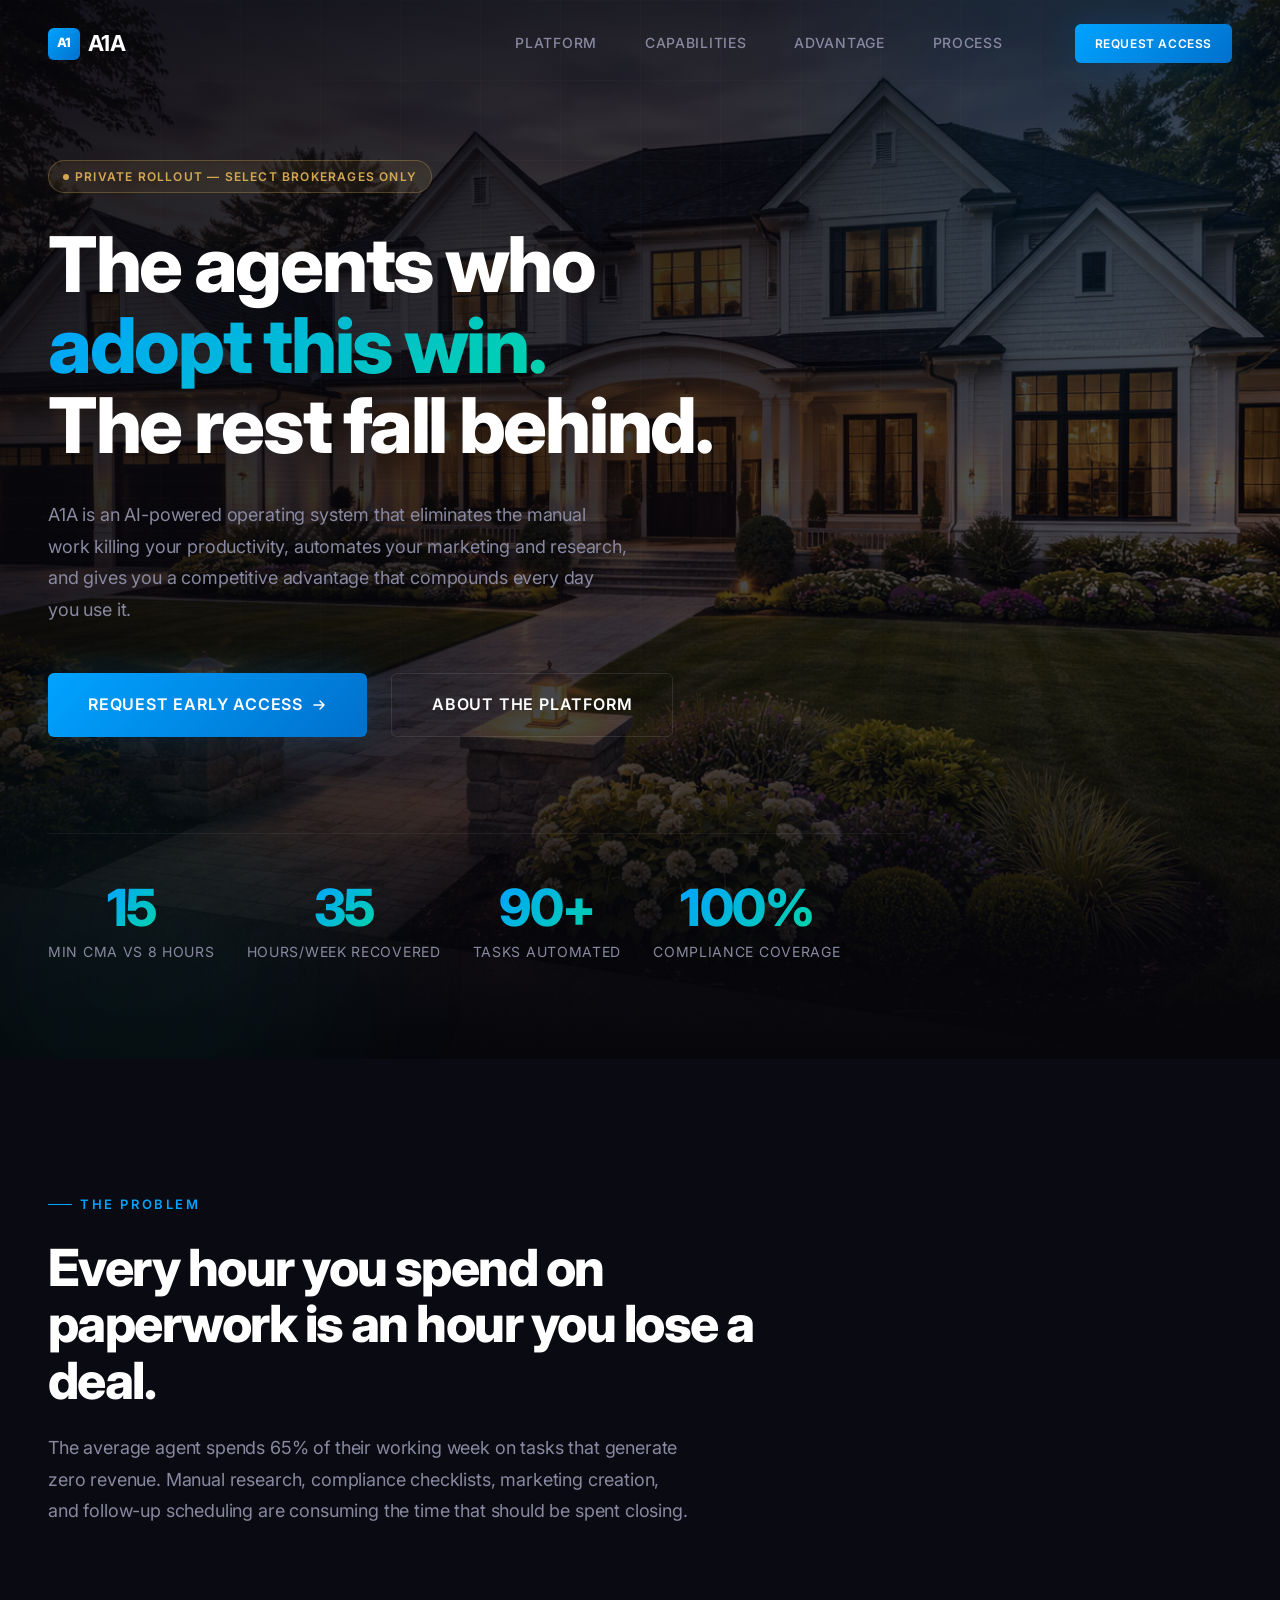
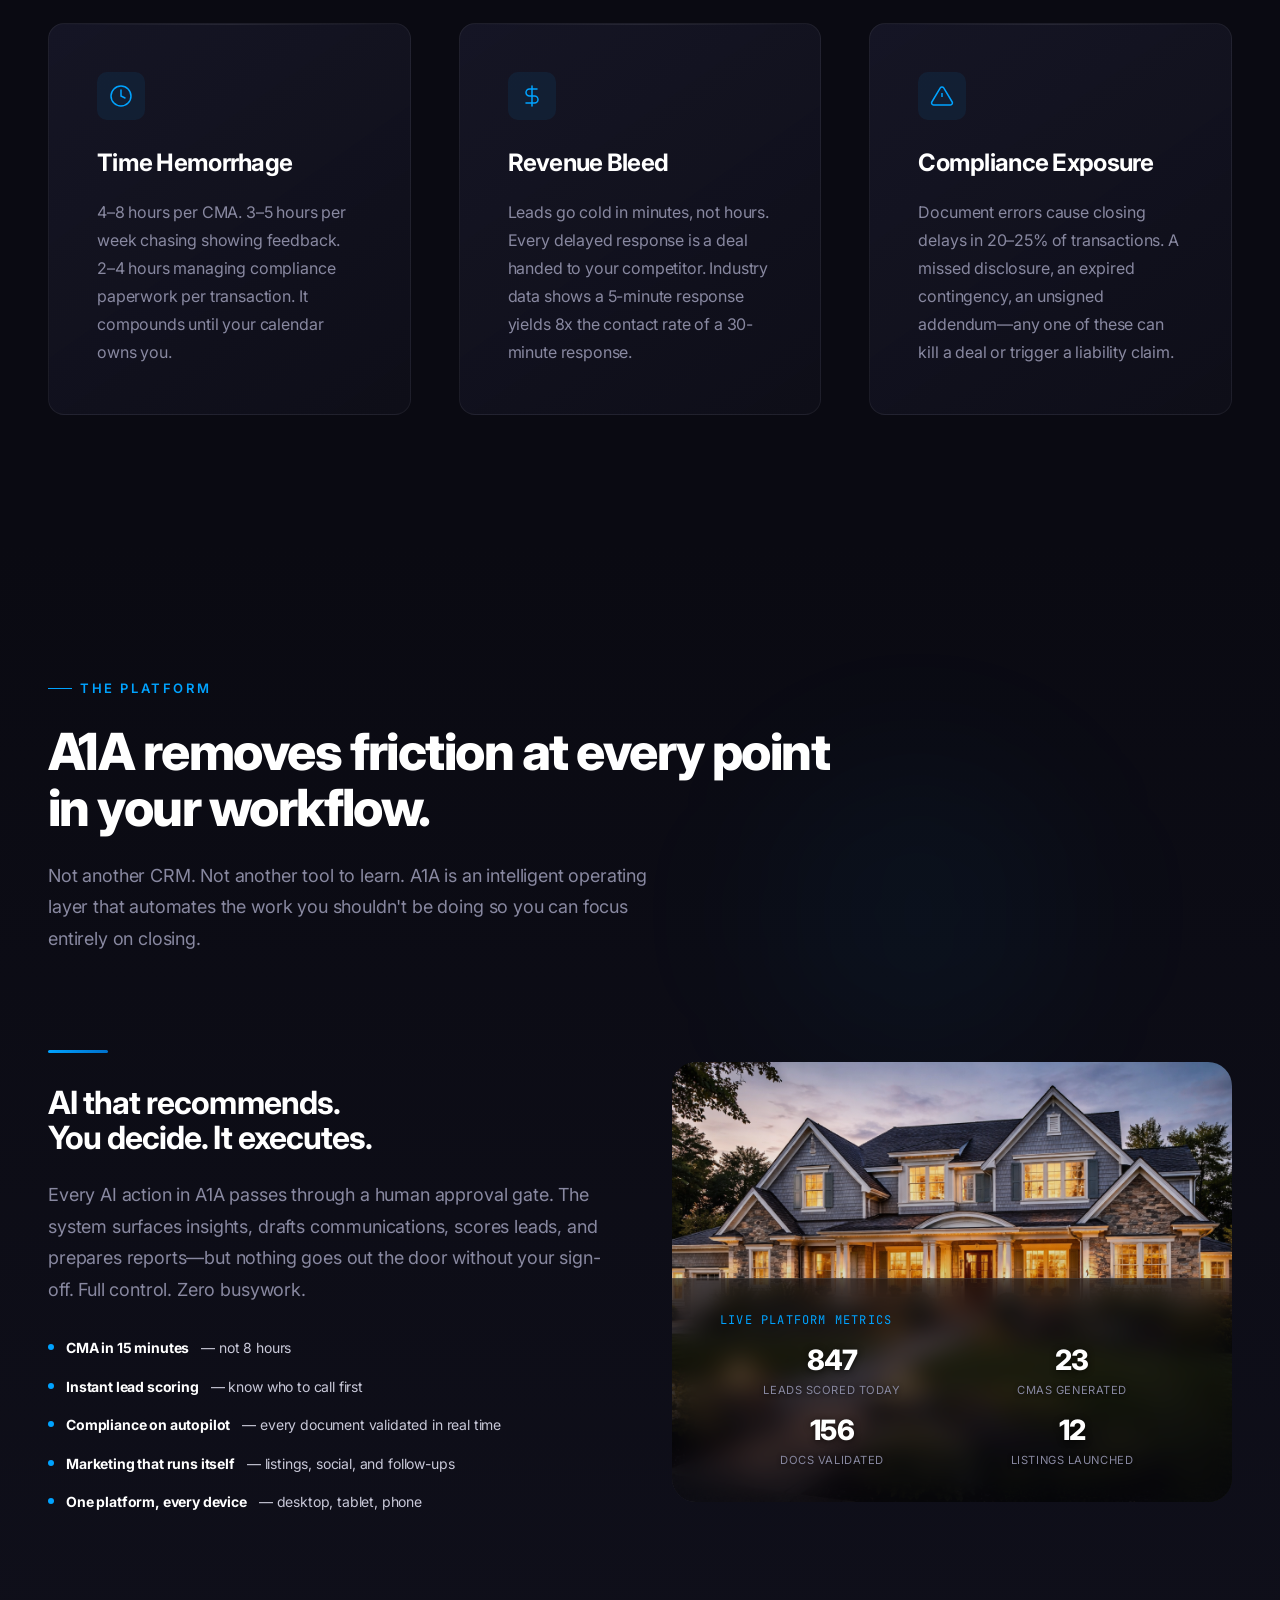
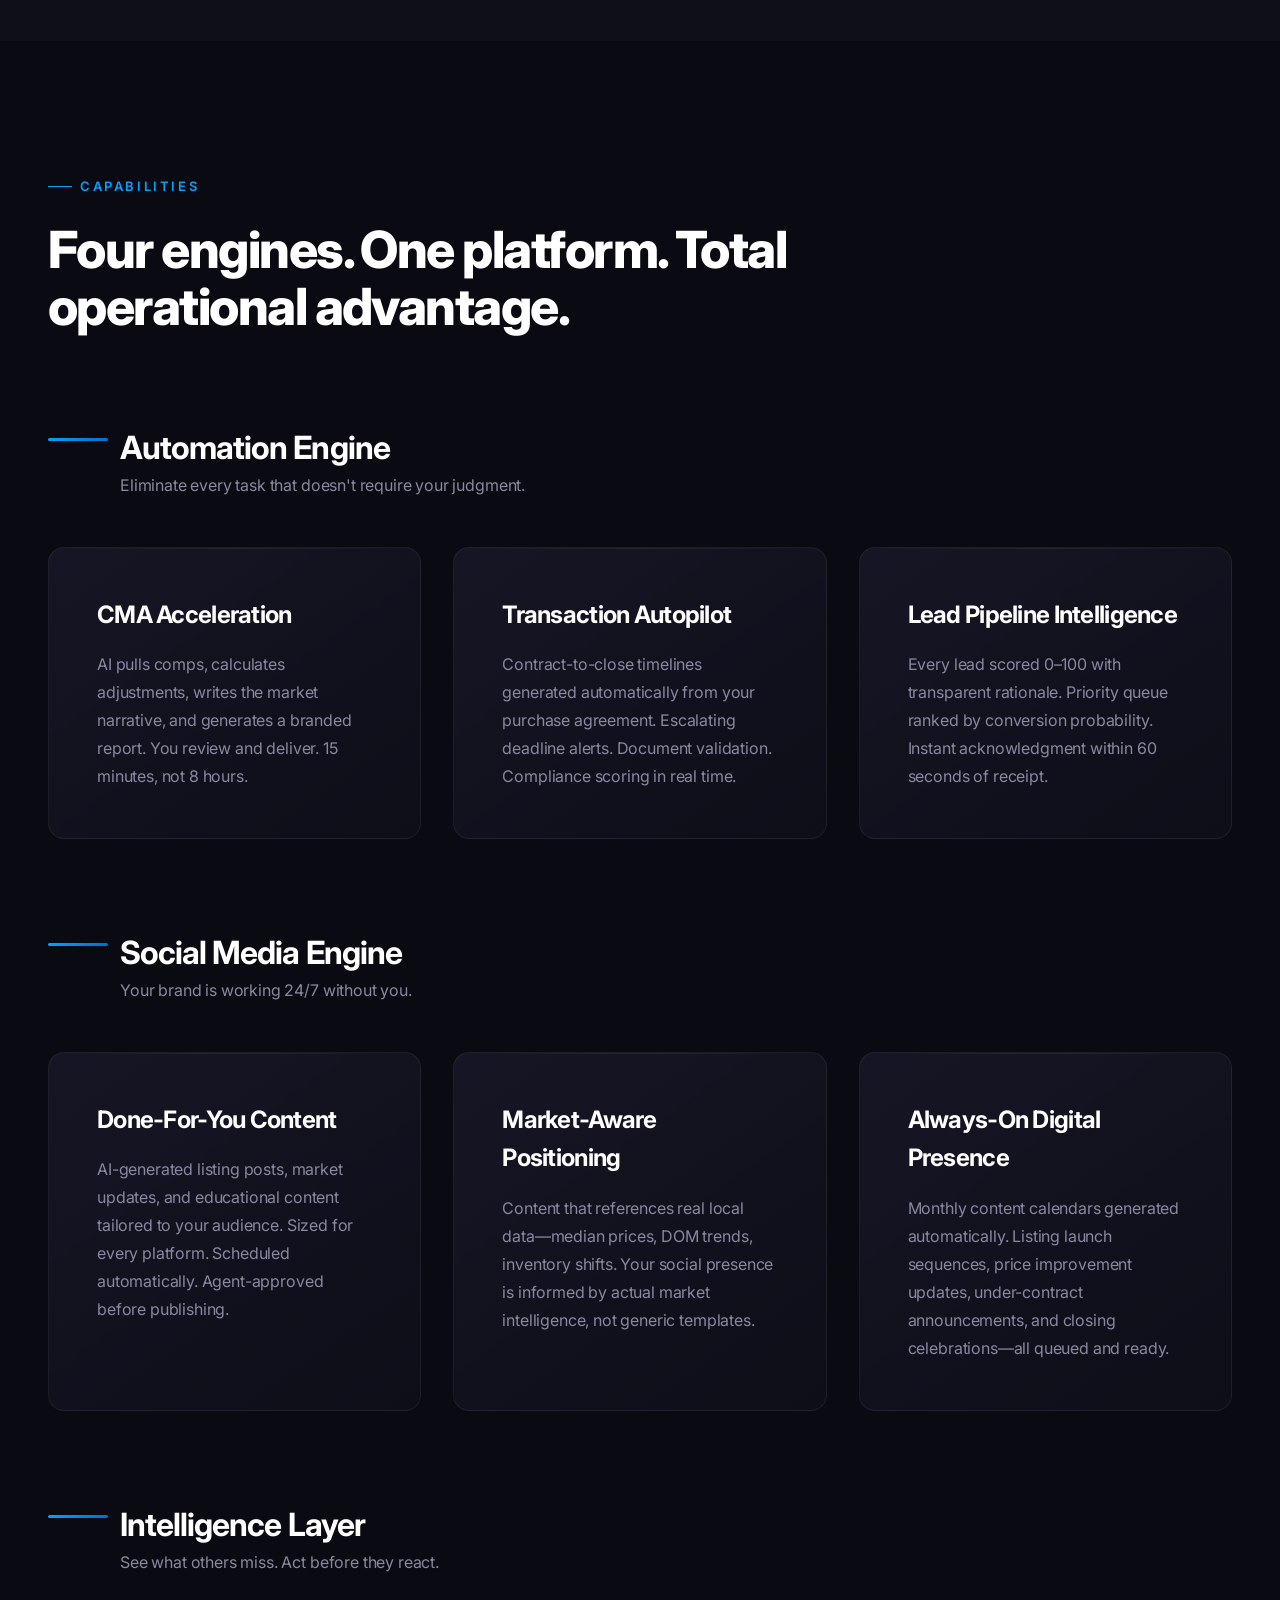
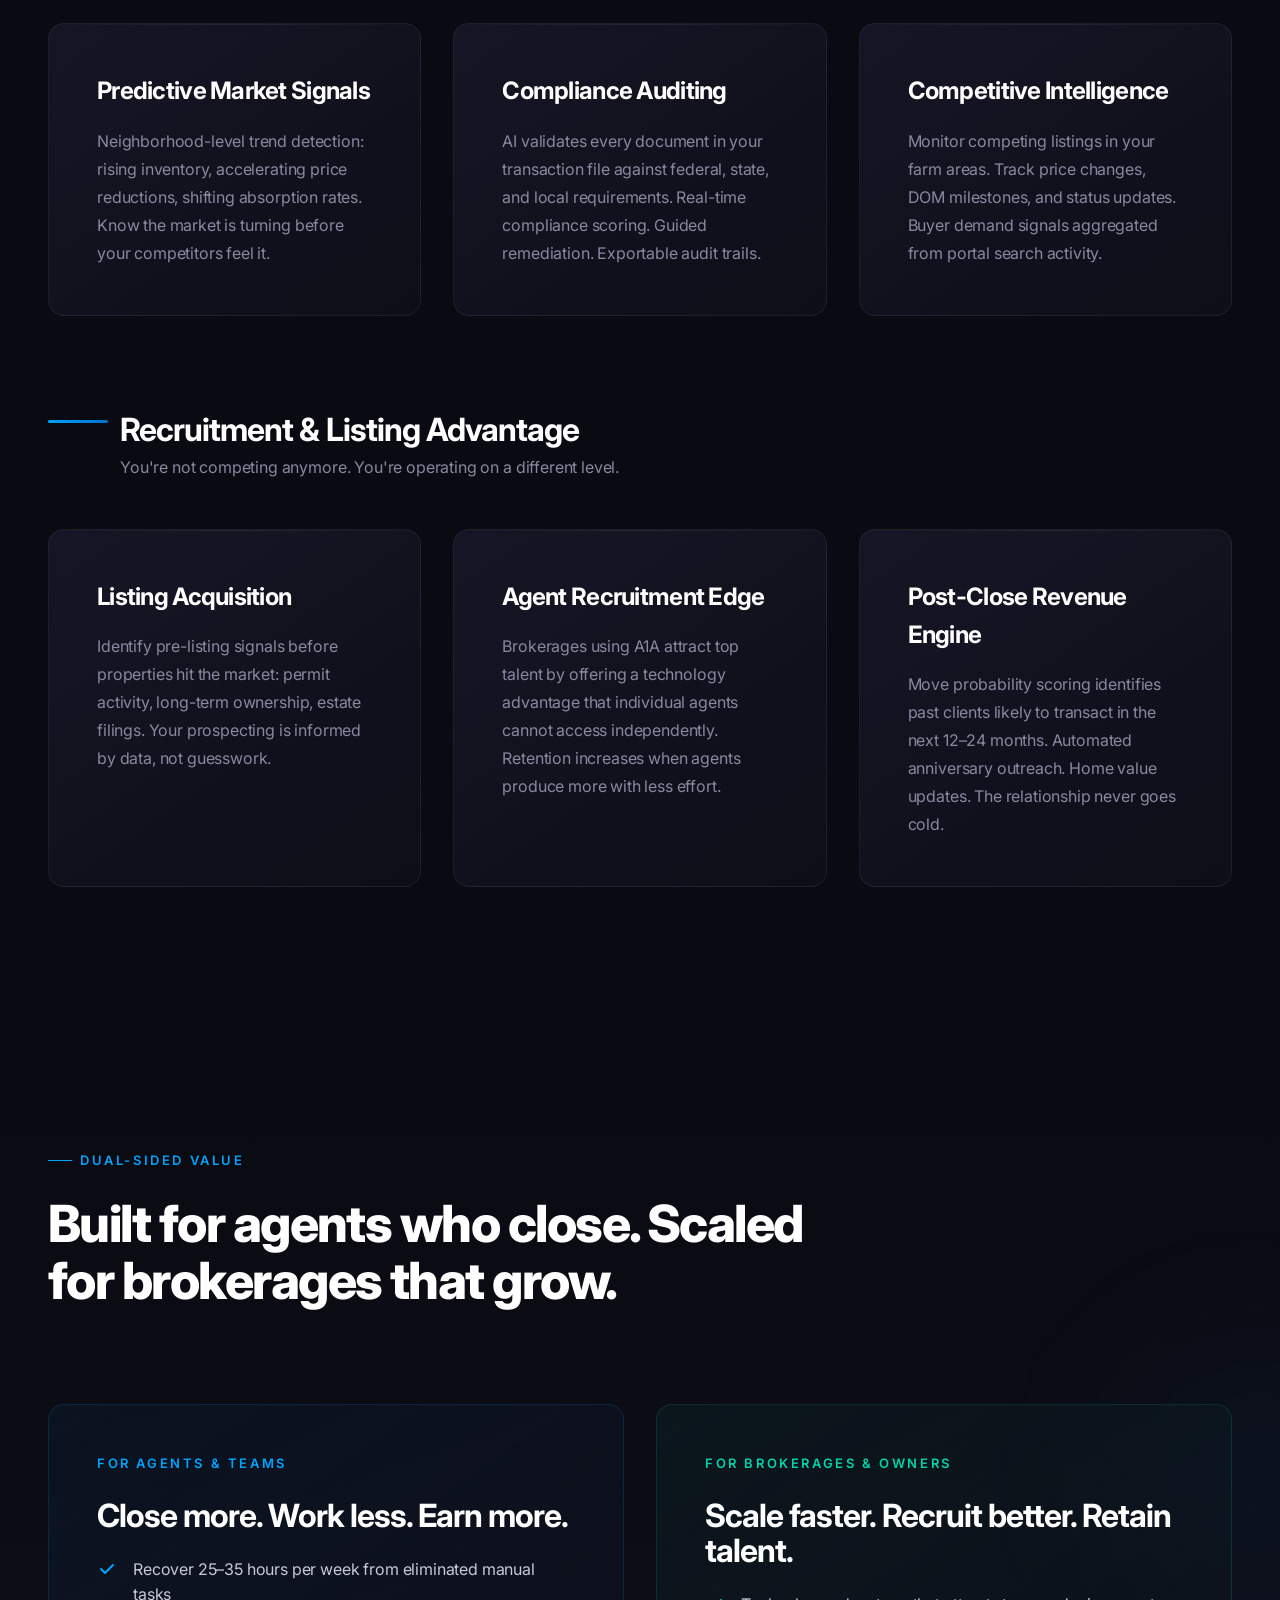
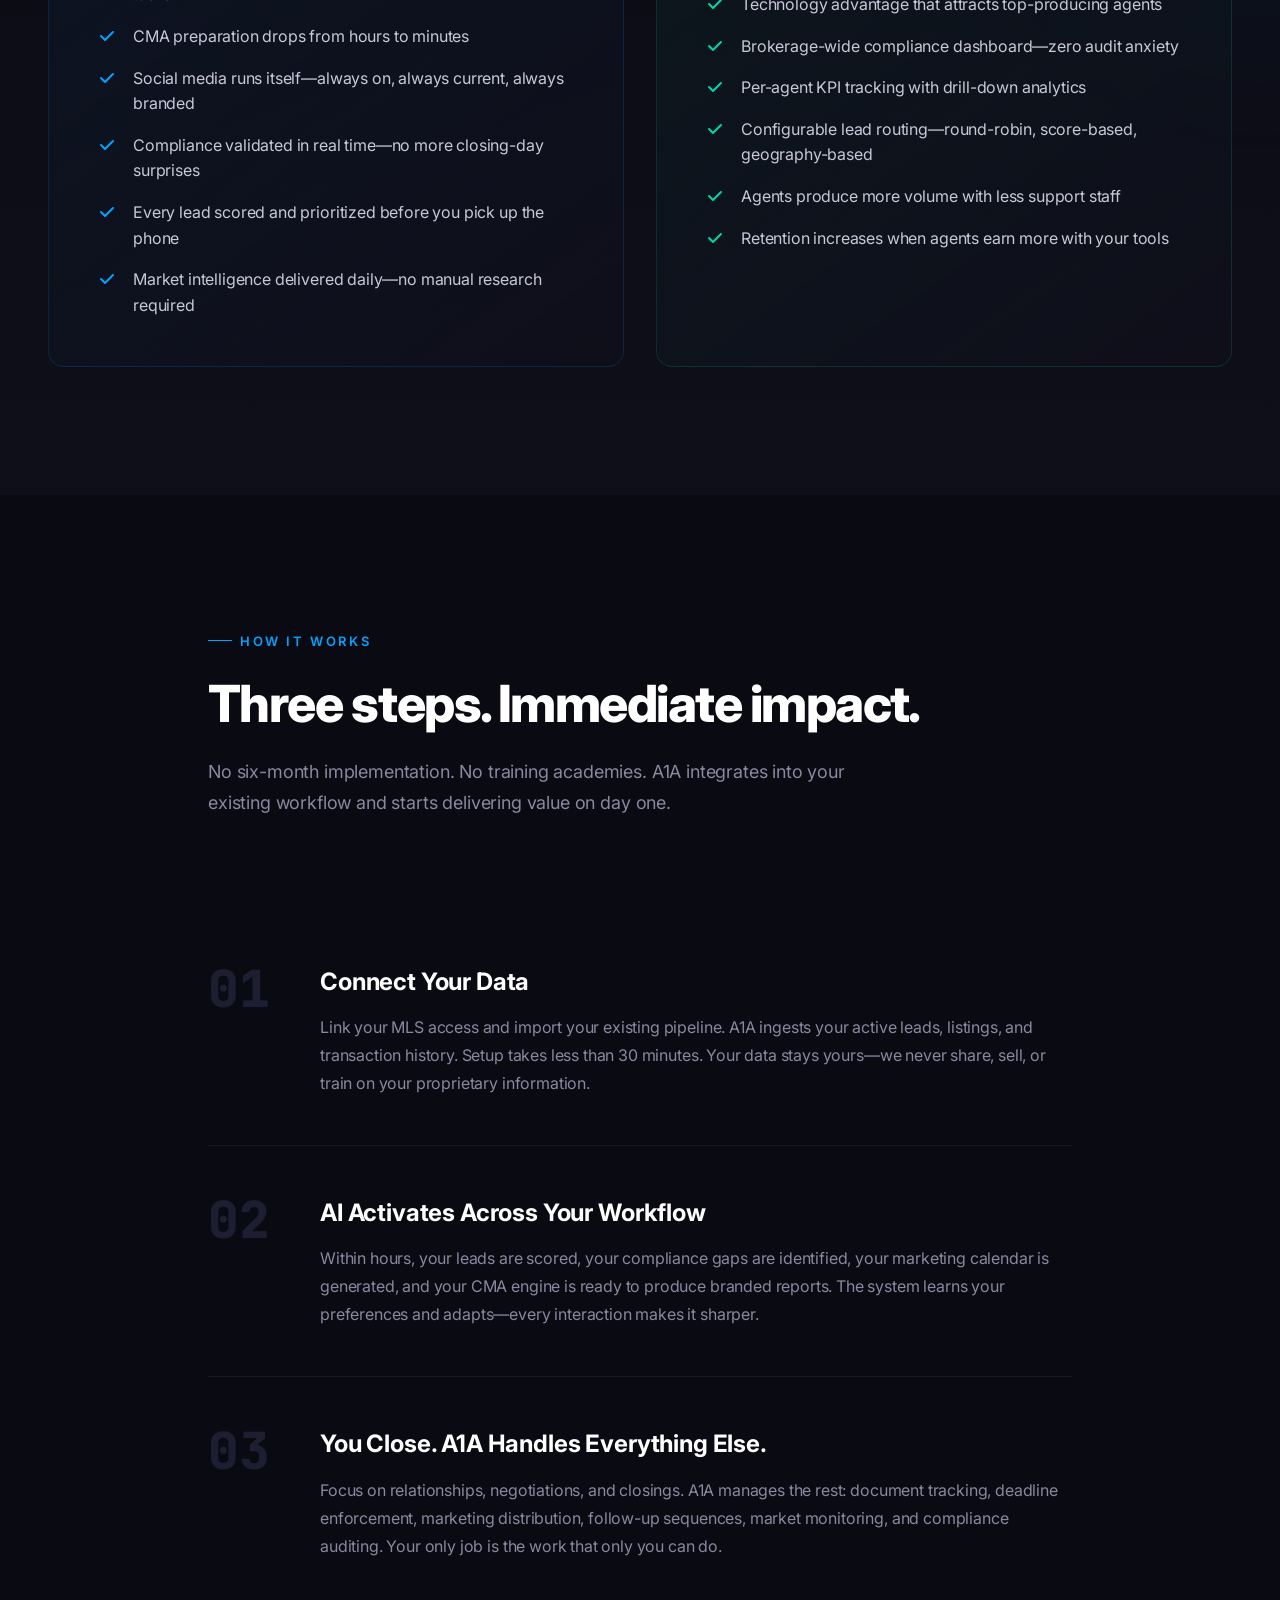
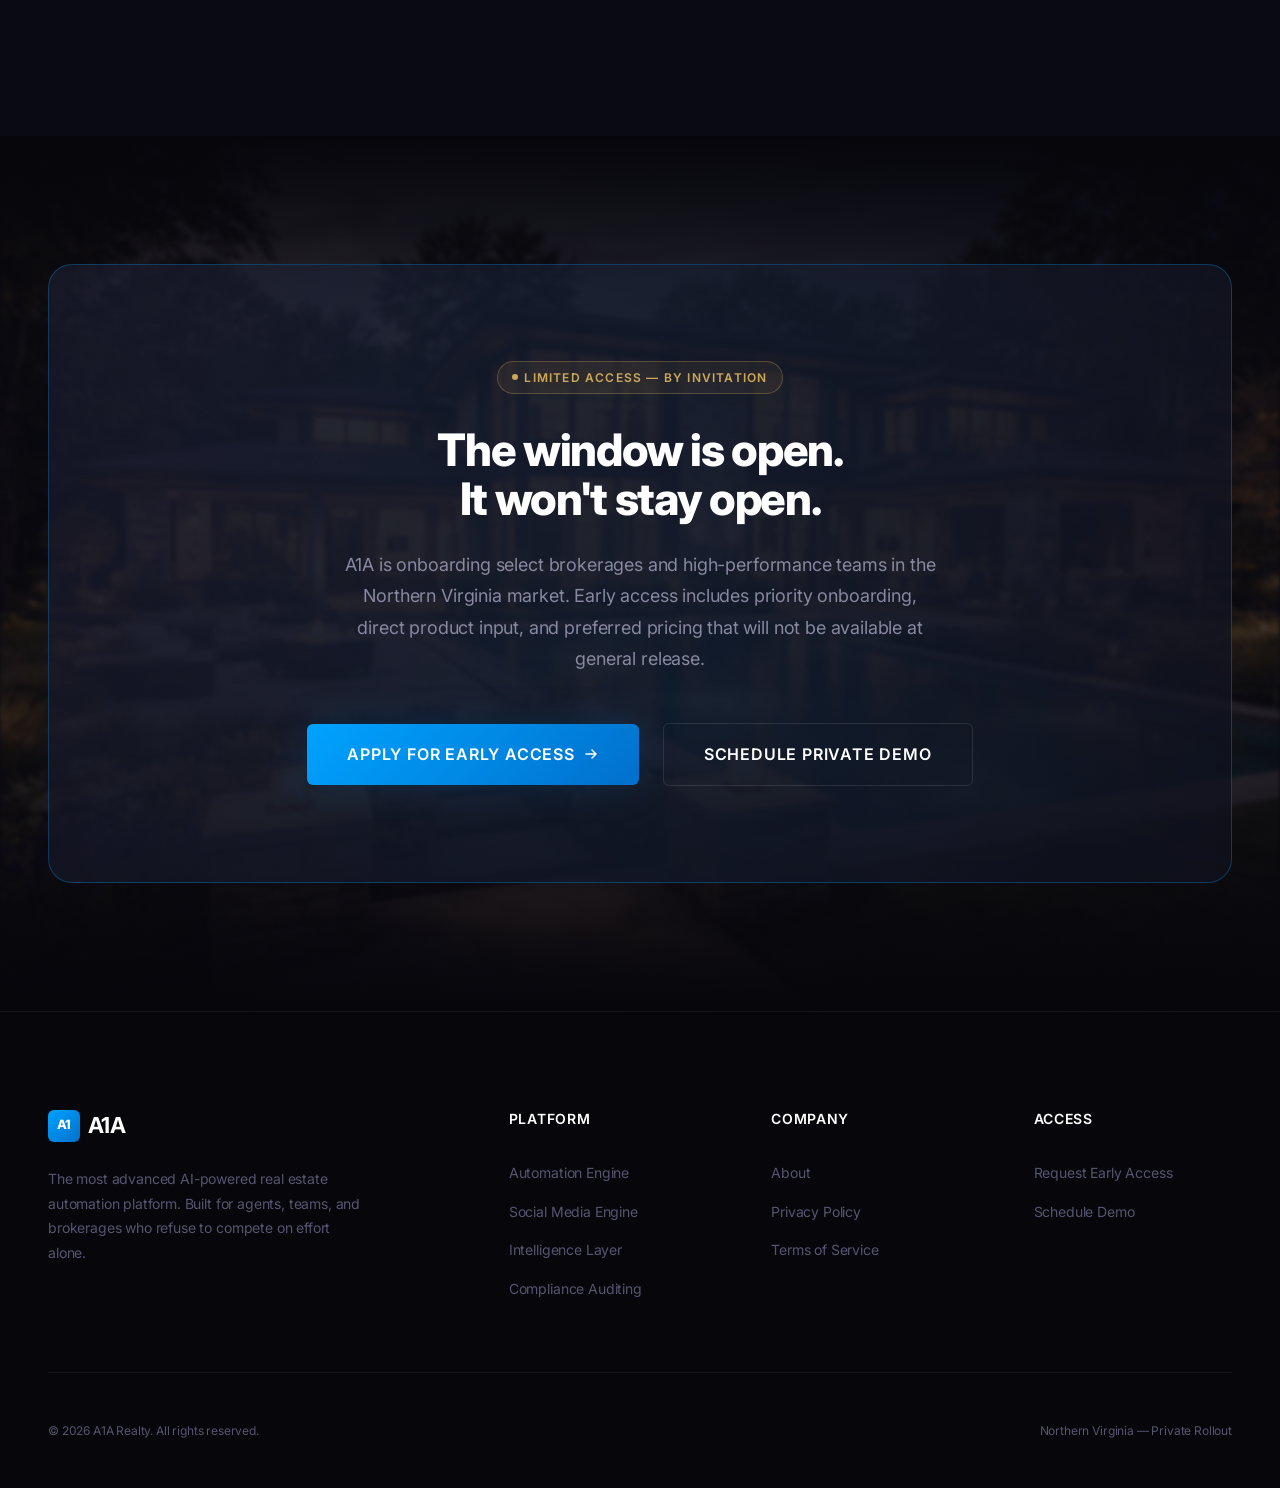
==== commit 4810f444: "Add files via upload" ====
--- a/index.html
+++ b/index.html
@@ -470,53 +470,6 @@
   </section>
 
   <!-- ====================================================================
-       SOCIAL PROOF
-       ==================================================================== -->
-  <section class="section section--gradient" id="proof">
-    <div class="container">
-      <div class="section__header" data-reveal>
-        <span class="section__overline">Early Access Cohort</span>
-        <h2 class="section__title">What high-performance teams are saying.</h2>
-      </div>
-
-      <div class="grid grid--3" style="gap: var(--space-2xl);">
-        <div class="testimonial" data-reveal data-reveal-delay="1">
-          <div class="testimonial__quote">We cut our CMA prep time from a full afternoon to 15 minutes. That alone freed up enough hours to take on four additional listings last quarter. The compliance engine caught two disclosure issues that would have delayed closings.</div>
-          <div class="testimonial__author">
-            <div class="testimonial__avatar">MR</div>
-            <div>
-              <div class="testimonial__name">Marcus Reynolds</div>
-              <div class="testimonial__role">Top Producer, Fairfax County &mdash; 42 Transactions/Year</div>
-            </div>
-          </div>
-        </div>
-
-        <div class="testimonial" data-reveal data-reveal-delay="2">
-          <div class="testimonial__quote">The social media engine eliminated our need for a dedicated marketing coordinator. Content is generated, scheduled, and published with market data I would have had to pull manually. My digital presence has never been stronger.</div>
-          <div class="testimonial__author">
-            <div class="testimonial__avatar">SK</div>
-            <div>
-              <div class="testimonial__name">Sarah Kim</div>
-              <div class="testimonial__role">Team Lead, Arlington &mdash; 6 Agents, $85M Volume</div>
-            </div>
-          </div>
-        </div>
-
-        <div class="testimonial" data-reveal data-reveal-delay="3">
-          <div class="testimonial__quote">As a broker, the compliance dashboard alone justified the investment. I can see every active transaction's document status in real time. Before A1A, I wouldn't find out about missing disclosures until the week of closing. That risk is gone.</div>
-          <div class="testimonial__author">
-            <div class="testimonial__avatar">DW</div>
-            <div>
-              <div class="testimonial__name">David Washington</div>
-              <div class="testimonial__role">Managing Broker &mdash; 28 Agents, NoVA Region</div>
-            </div>
-          </div>
-        </div>
-      </div>
-    </div>
-  </section>
-
-  <!-- ====================================================================
        FINAL CTA
        ==================================================================== -->
   <section class="section section--dark" id="access" style="position: relative; overflow: hidden;">
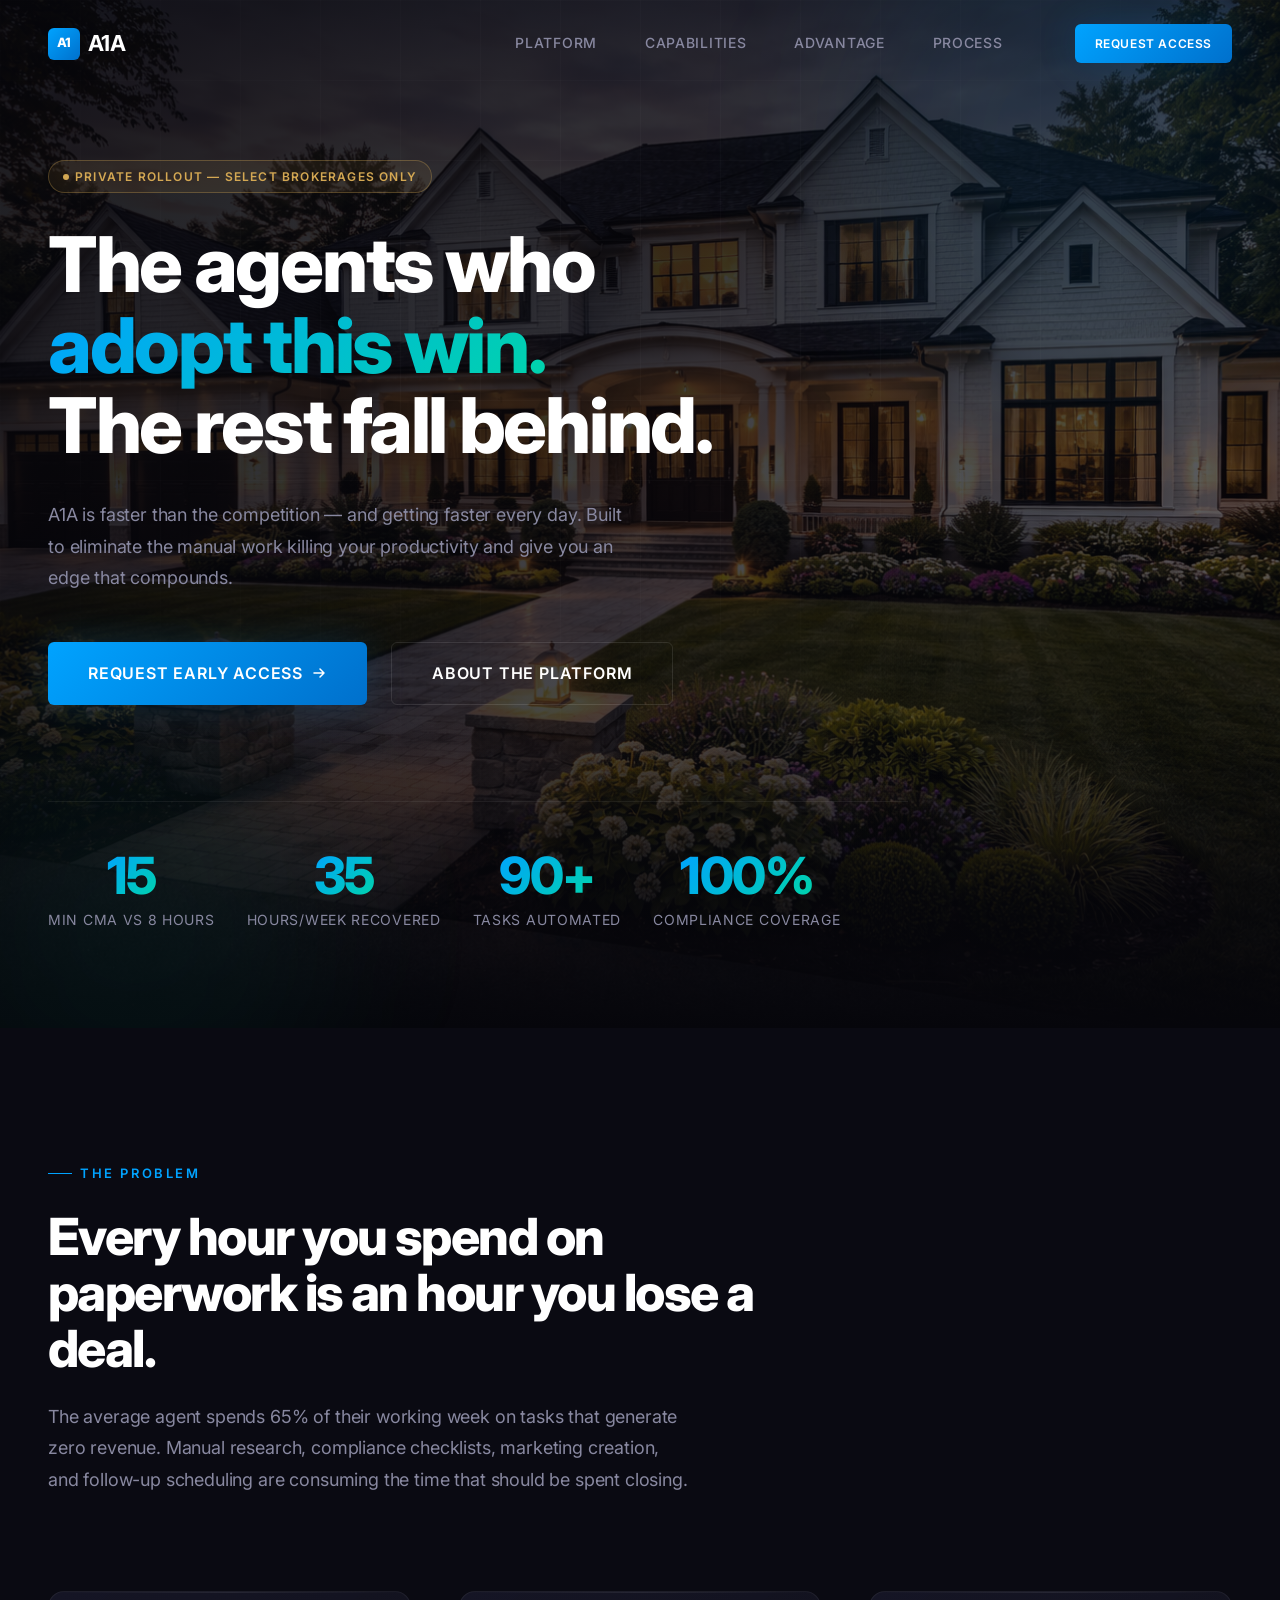
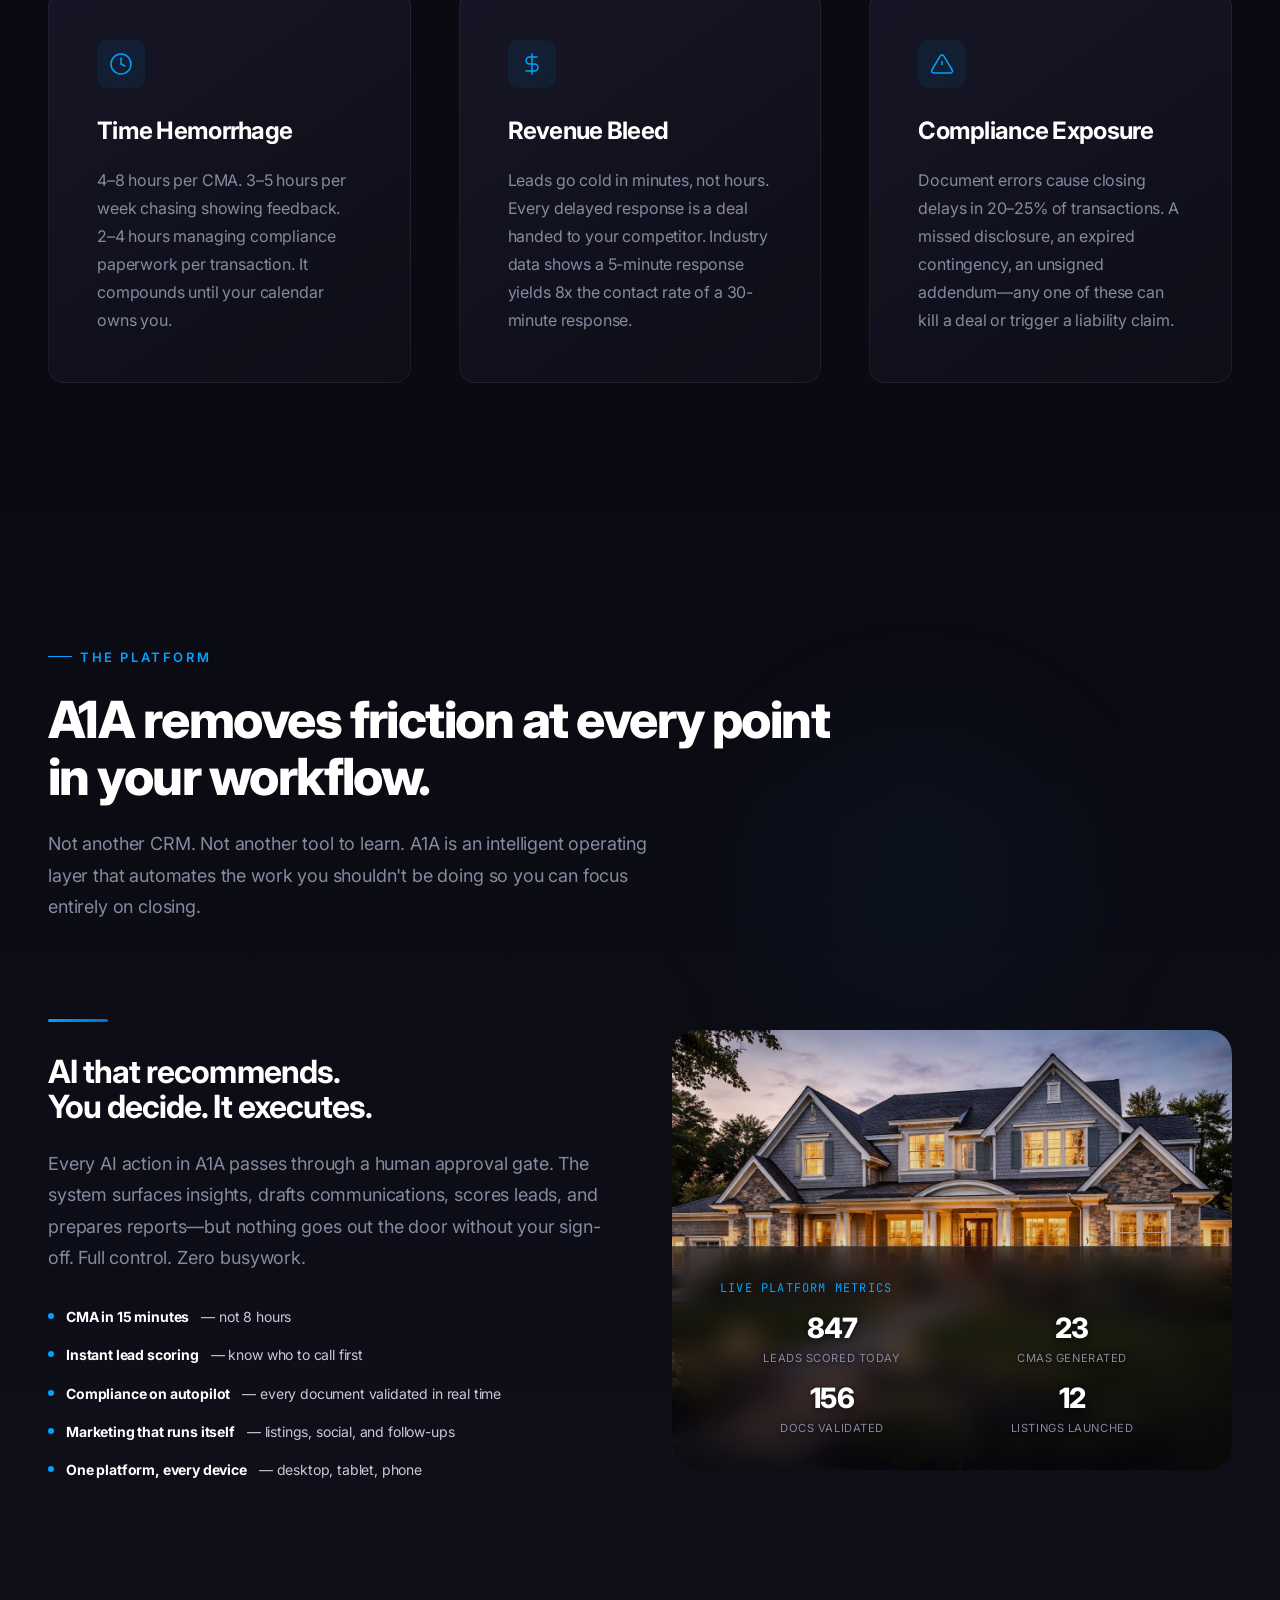
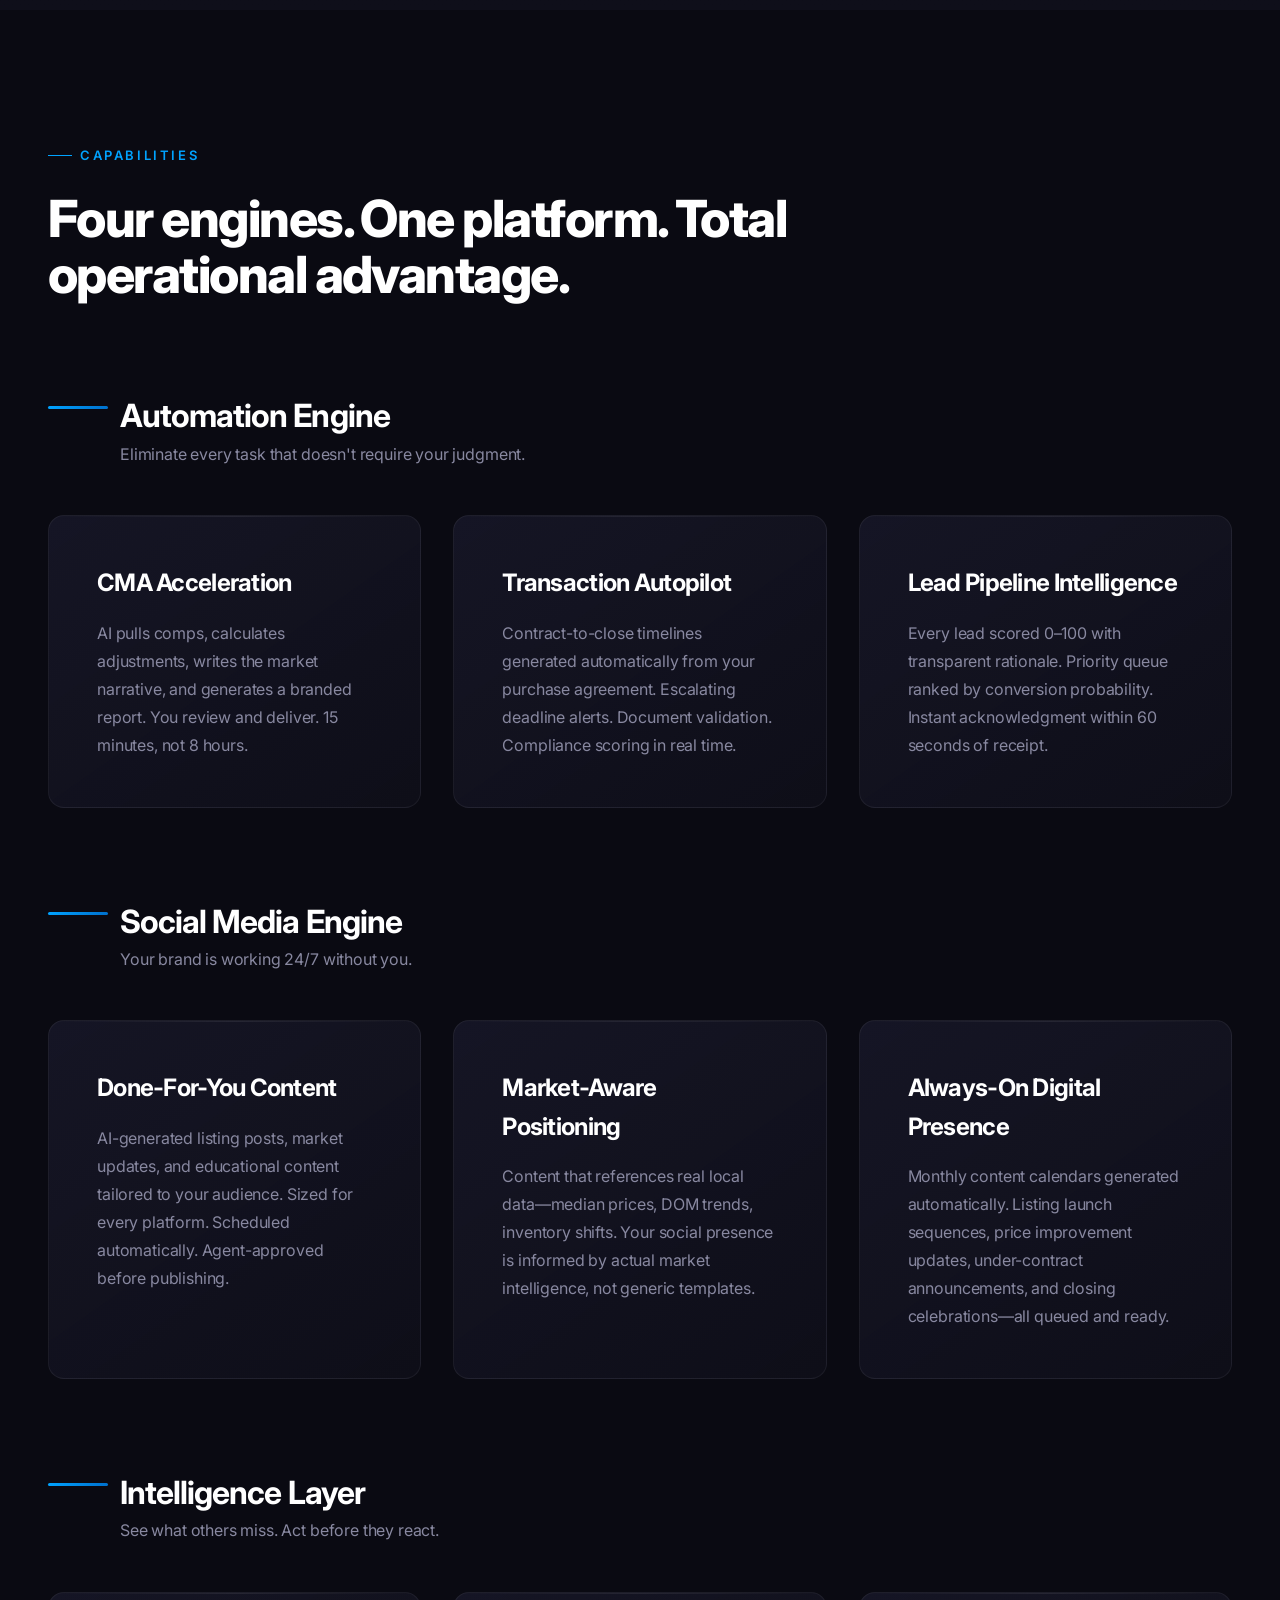
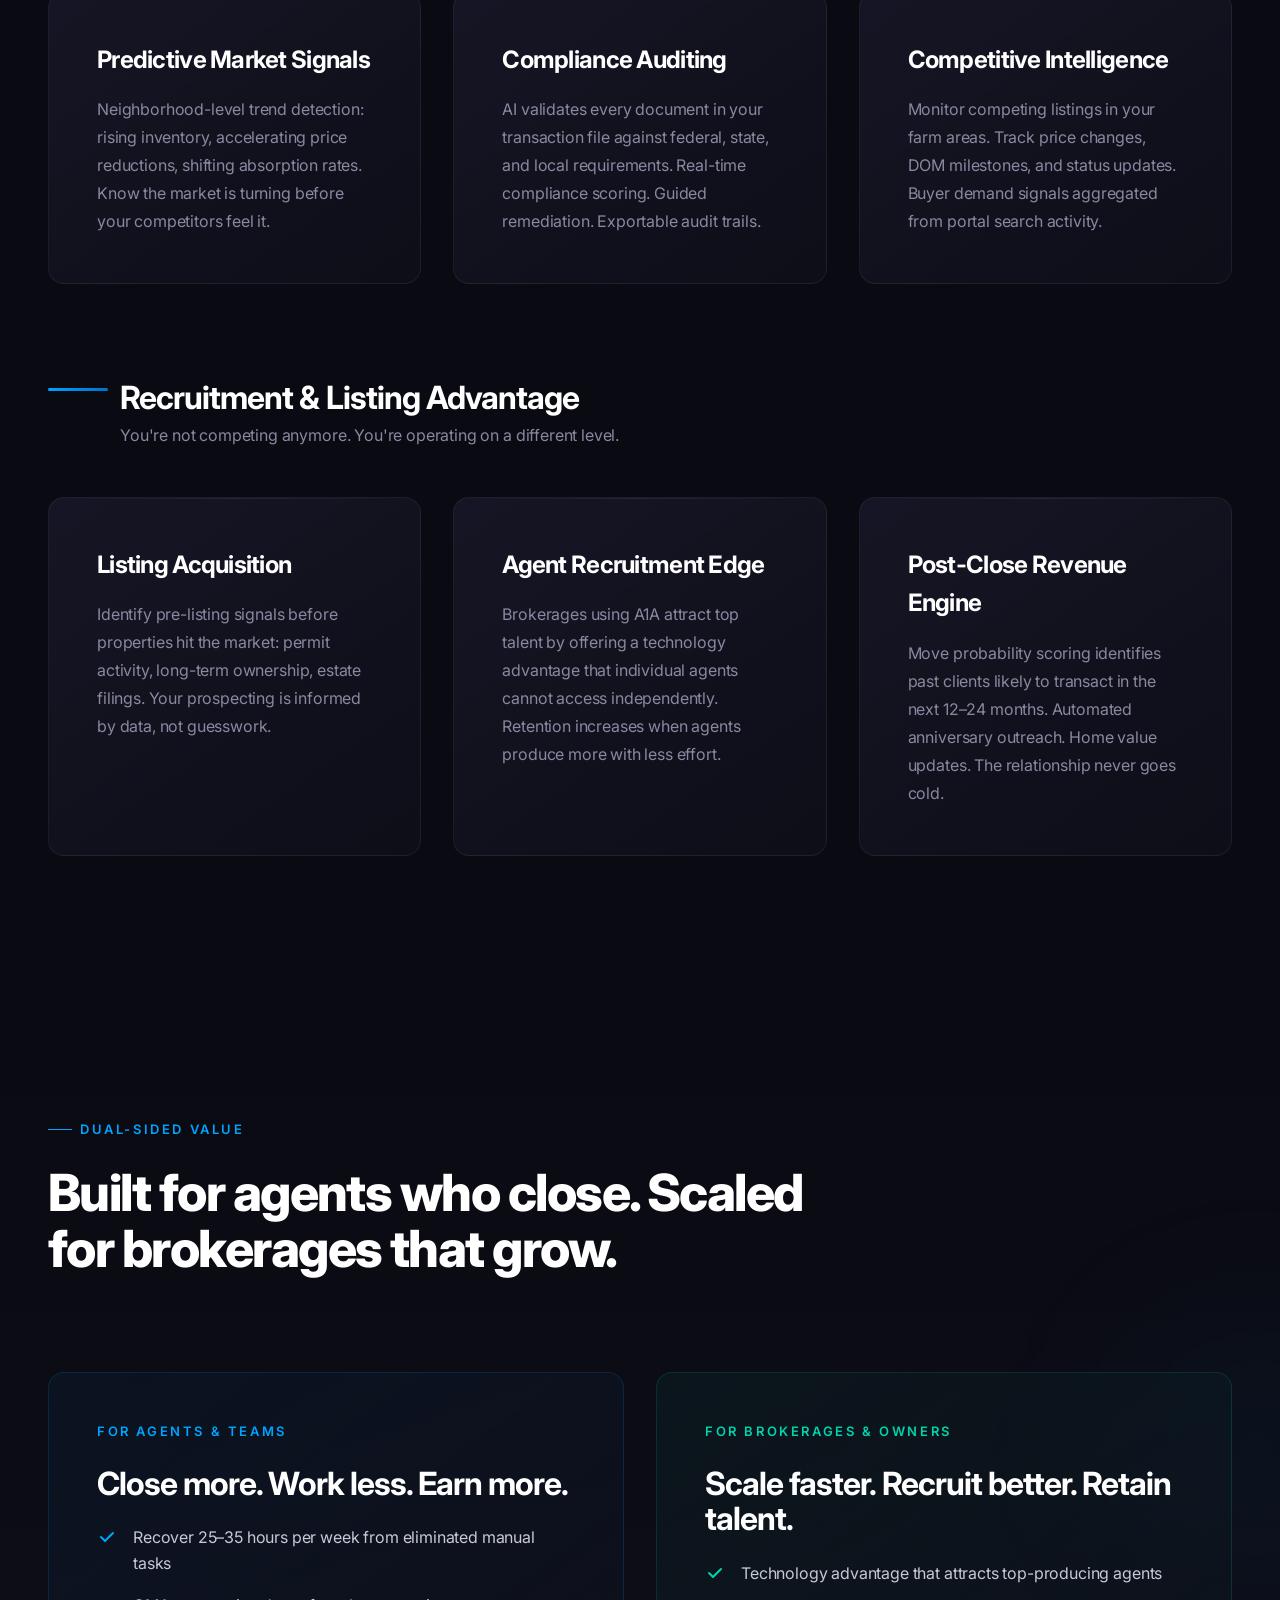
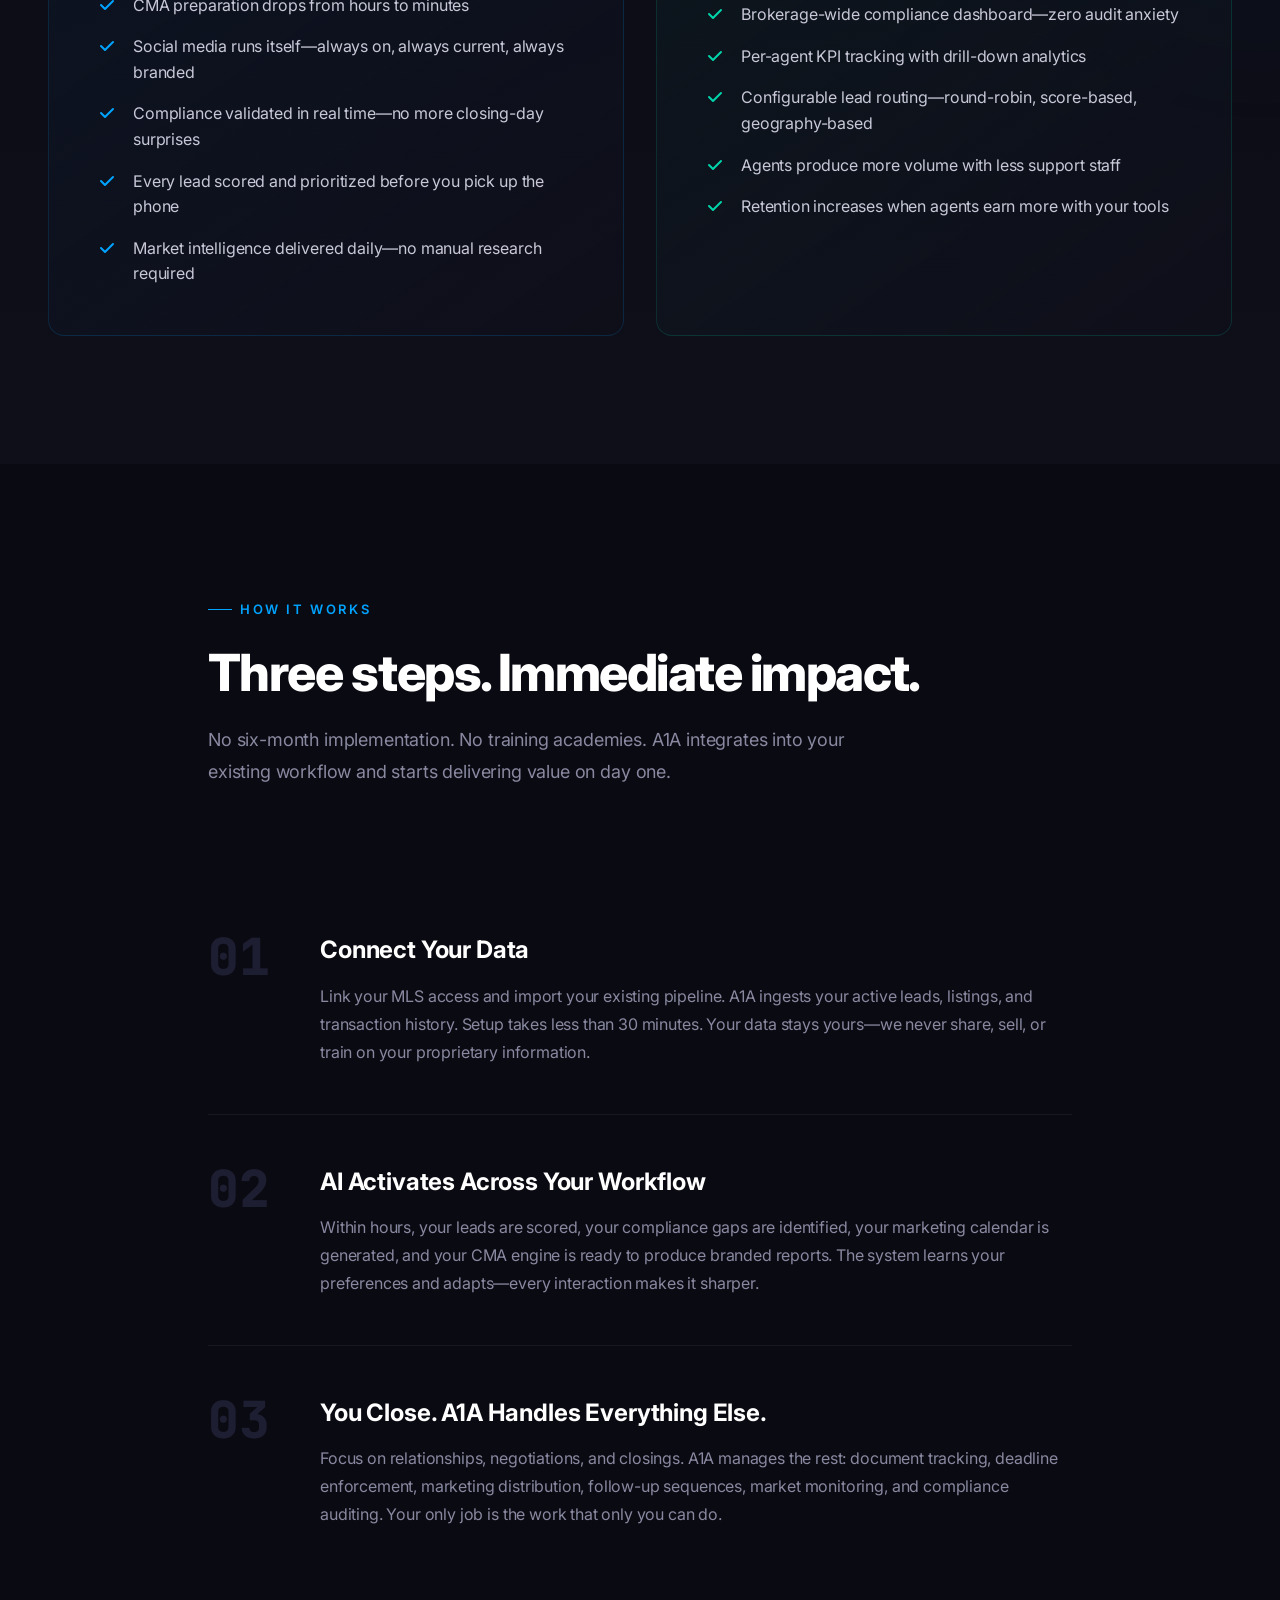
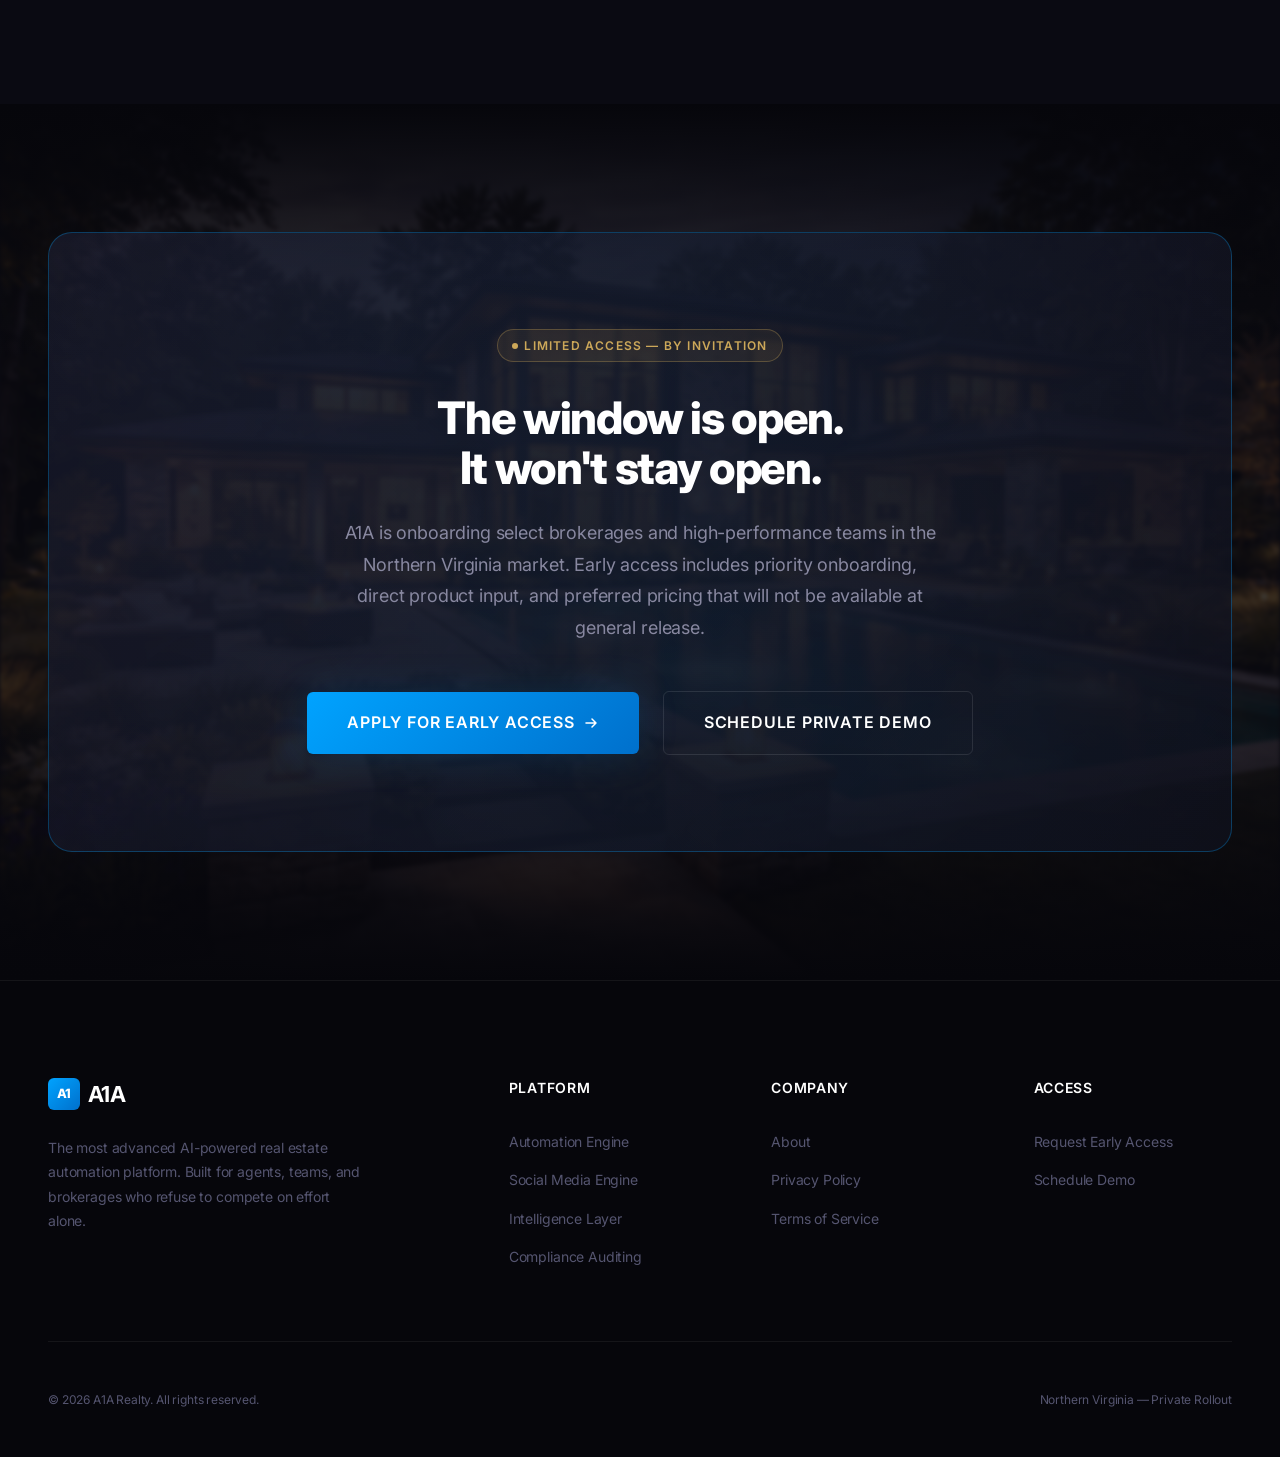
==== commit c88c9820: "webteam: Update the hero text on the homepage to reflect the new messaging." ====
--- a/index.html
+++ b/index.html
@@ -125,7 +125,7 @@
         </h1>
 
         <p data-reveal data-reveal-delay="3" style="font-size: var(--text-body-lg); color: var(--color-ash); max-width: 580px; line-height: var(--leading-relaxed); margin-bottom: var(--space-2xl);">
-          A1A is an AI-powered operating system that eliminates the manual work killing your productivity, automates your marketing and research, and gives you a competitive advantage that compounds every day you use it.
+          A1A is faster than the competition — and getting faster every day. Built to eliminate the manual work killing your productivity and give you an edge that compounds.
         </p>
 
         <div class="hero__actions flex flex--gap-lg" data-reveal data-reveal-delay="4" style="margin-bottom: var(--space-4xl);">
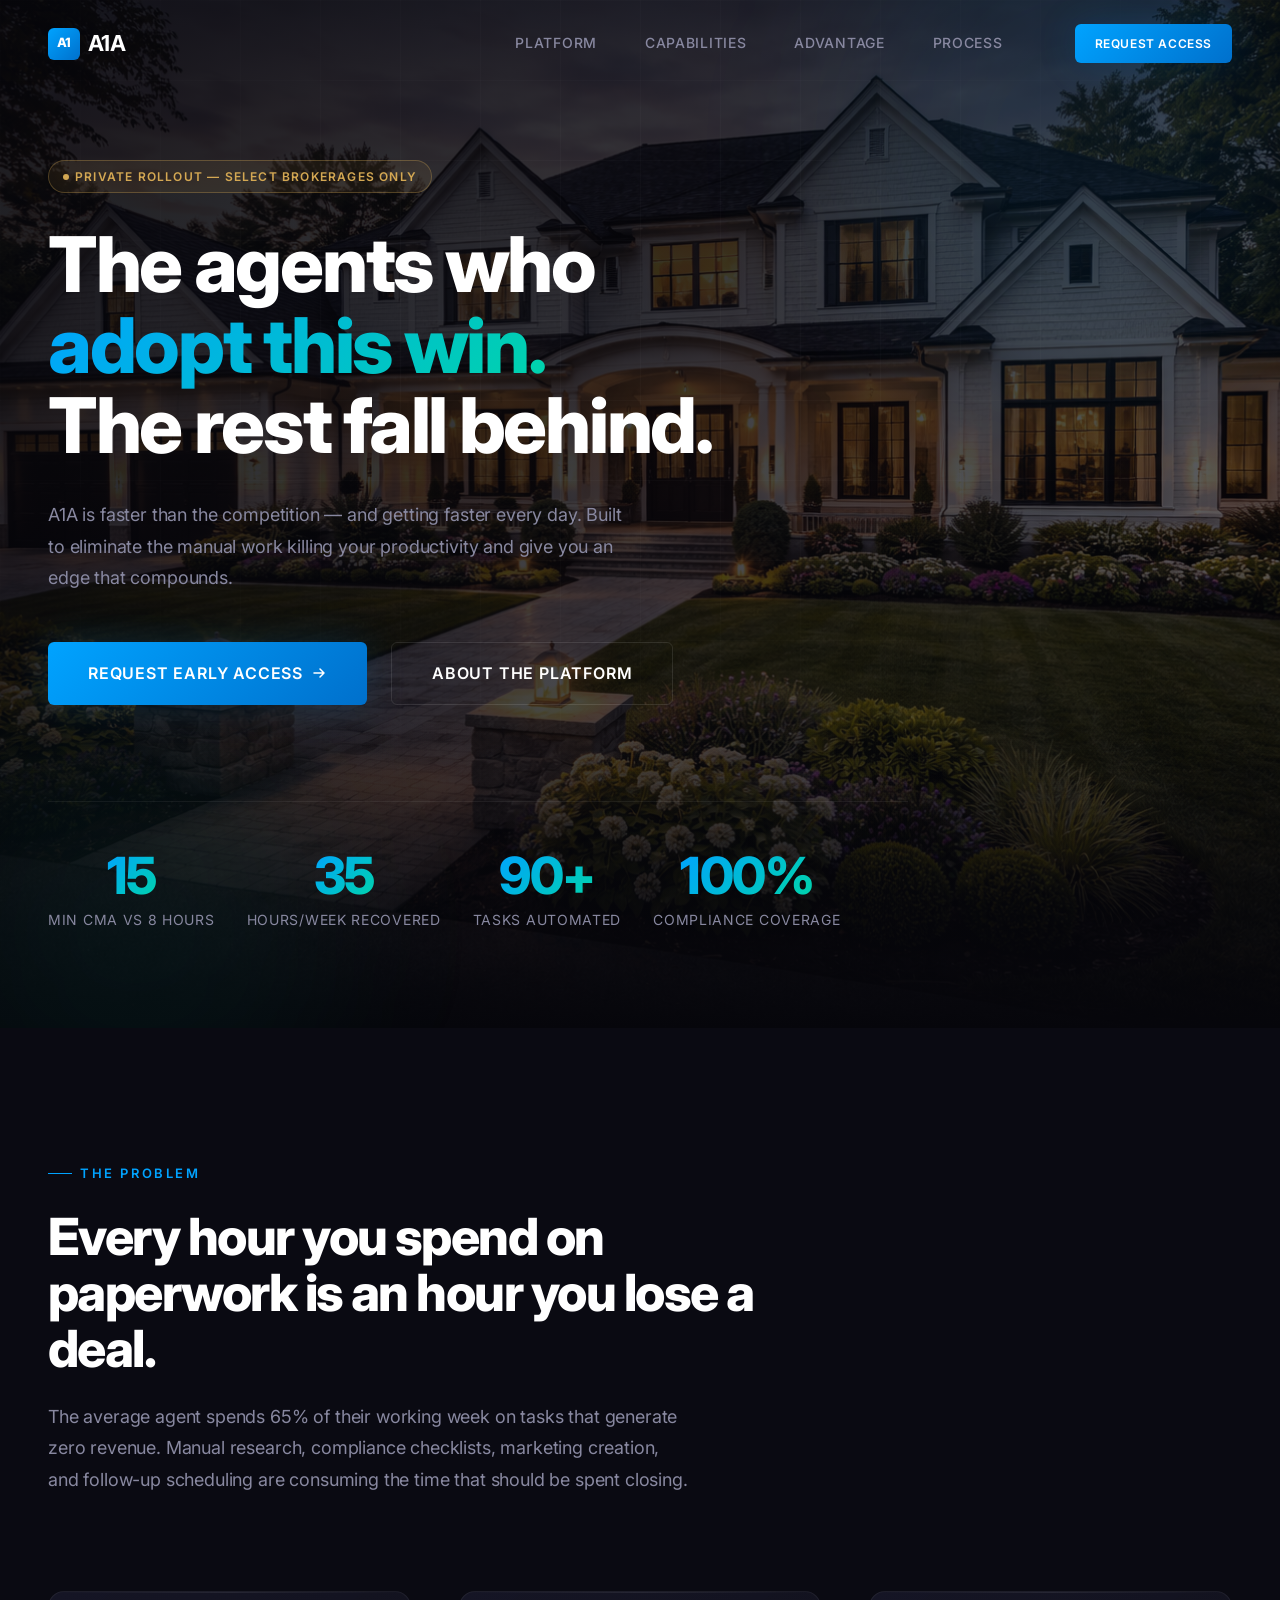
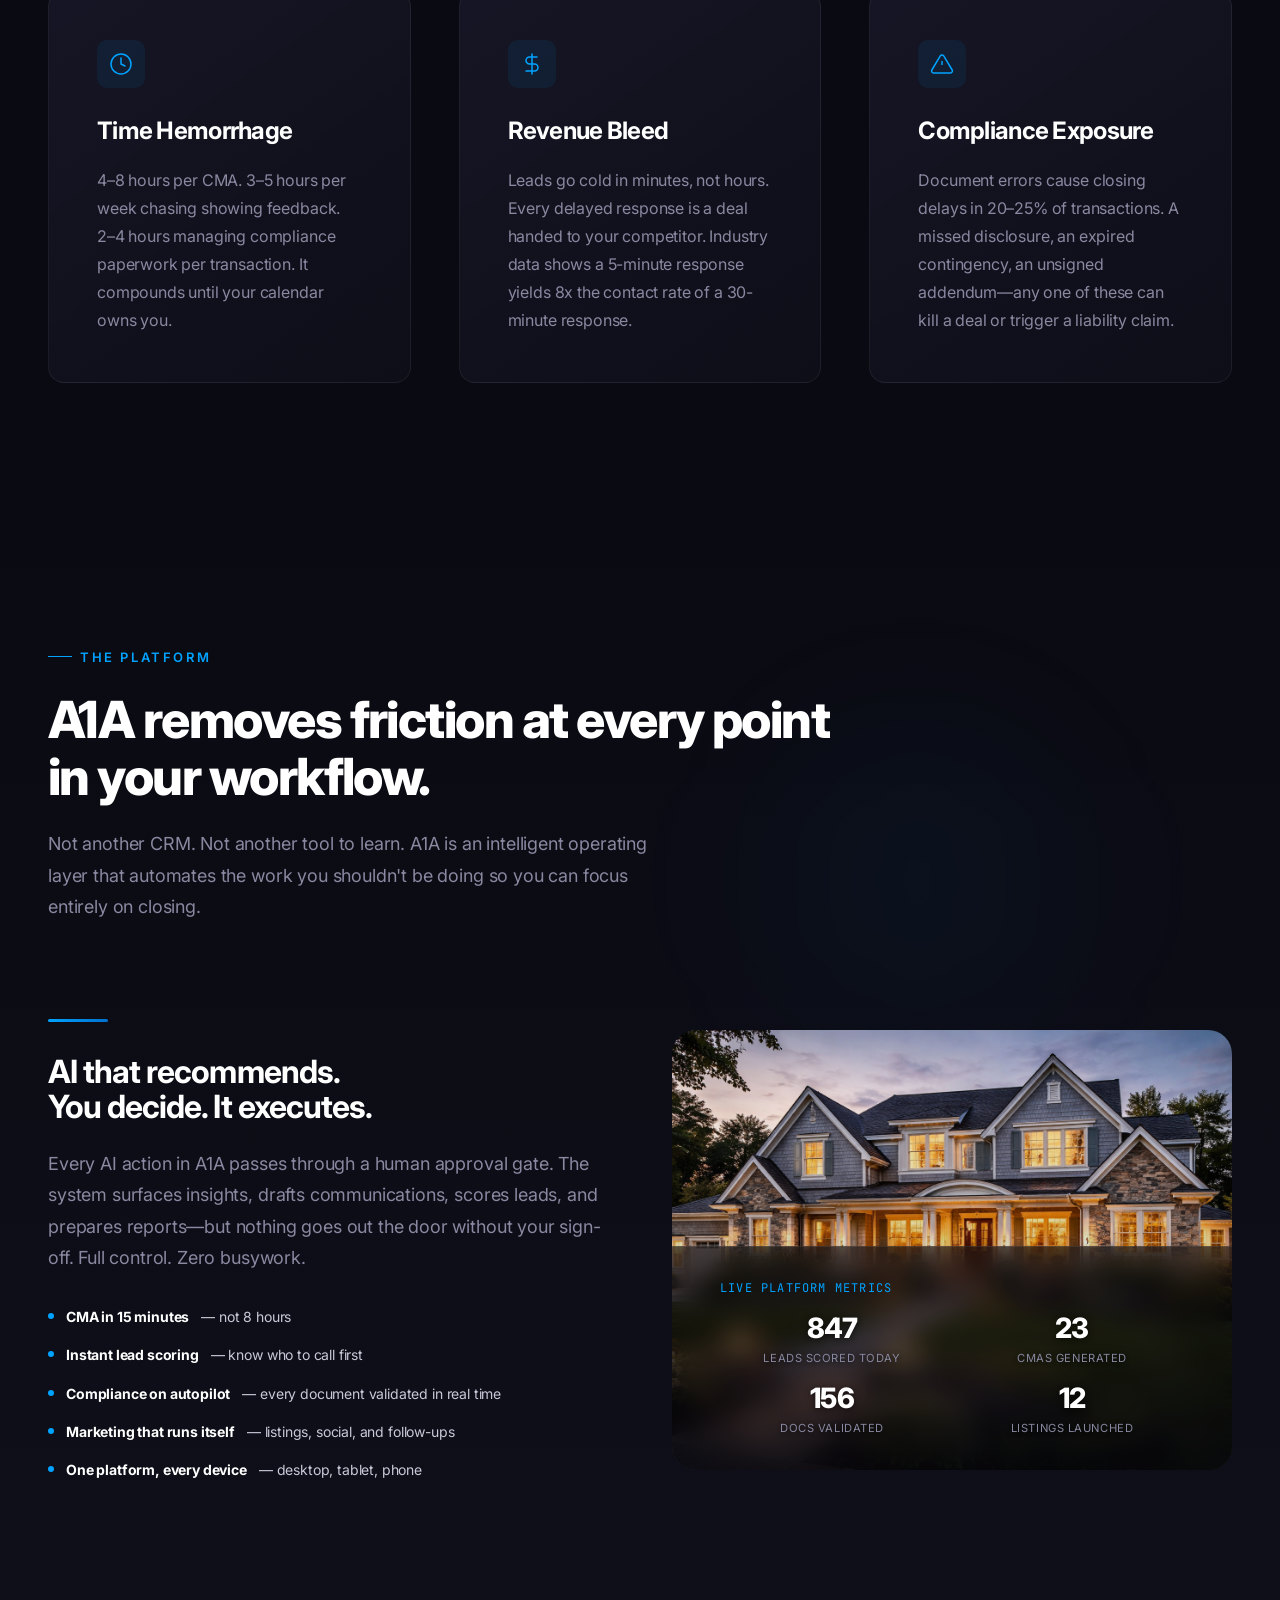
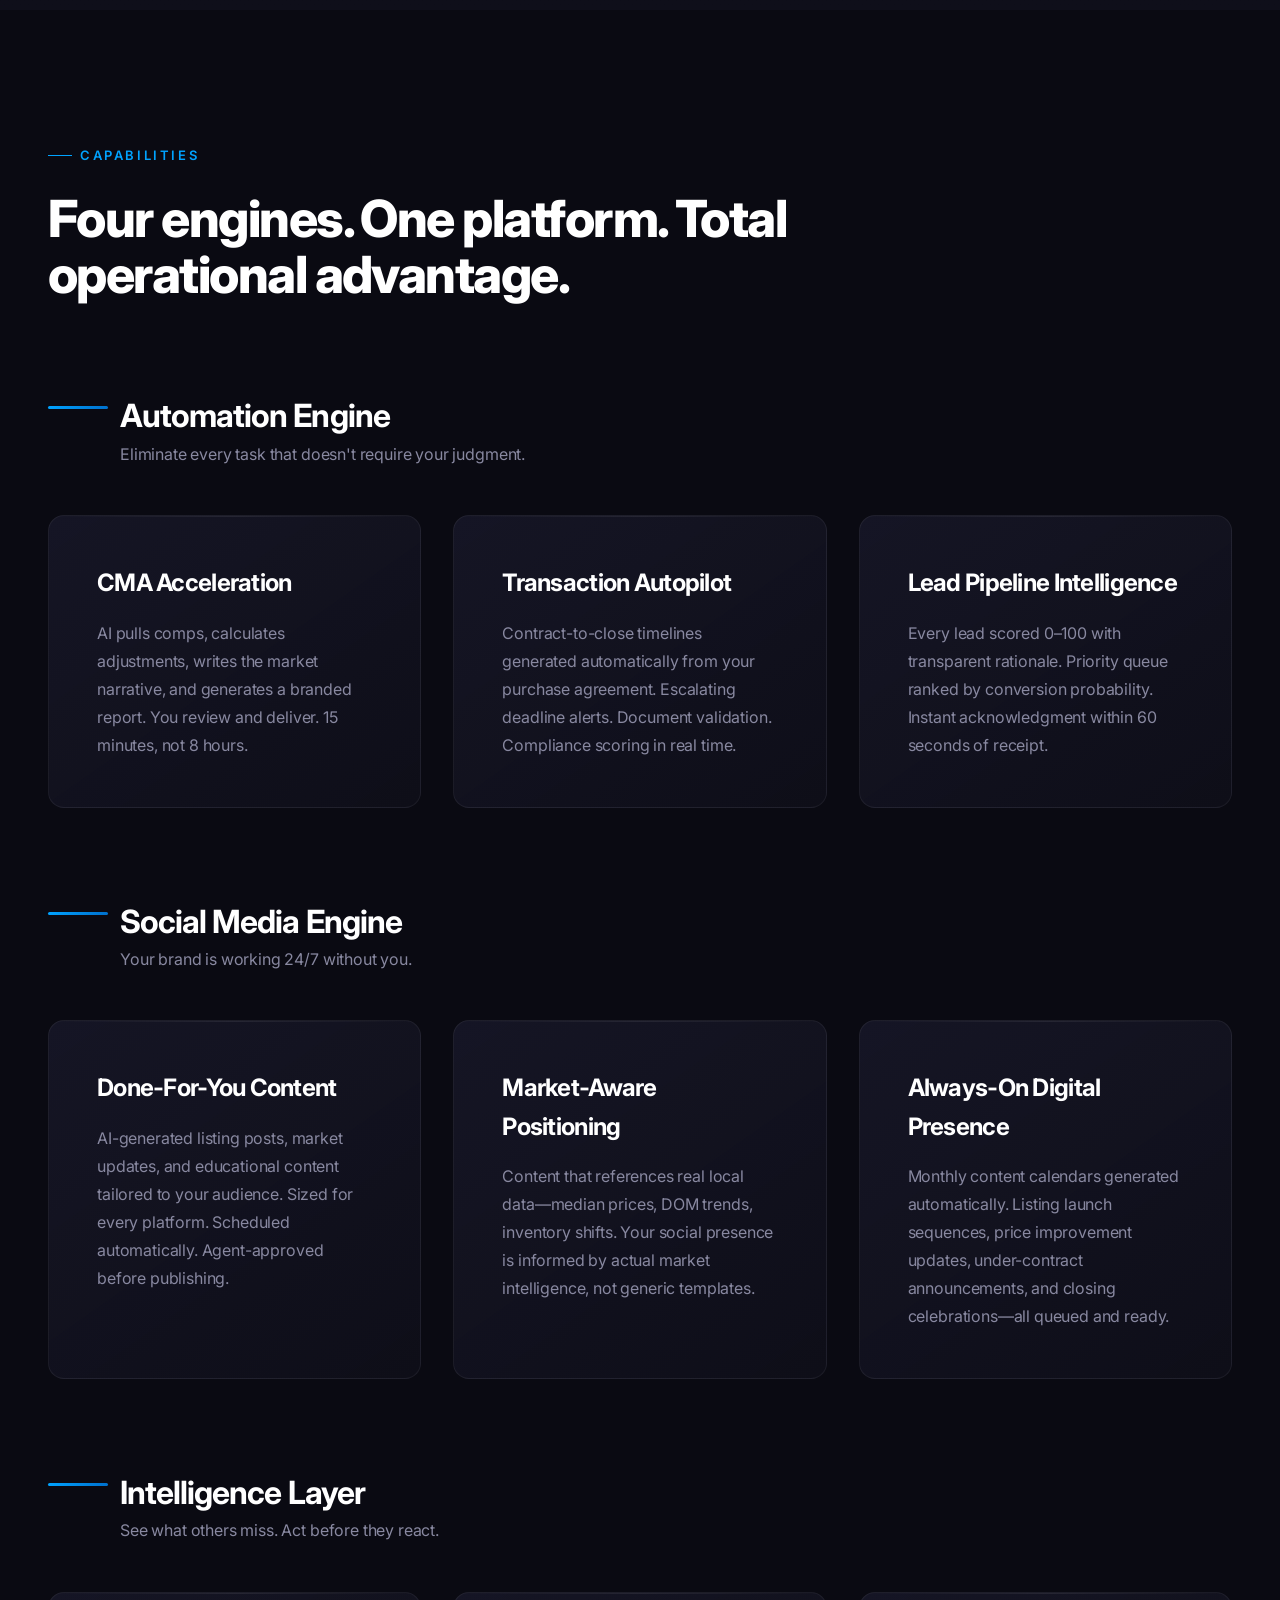
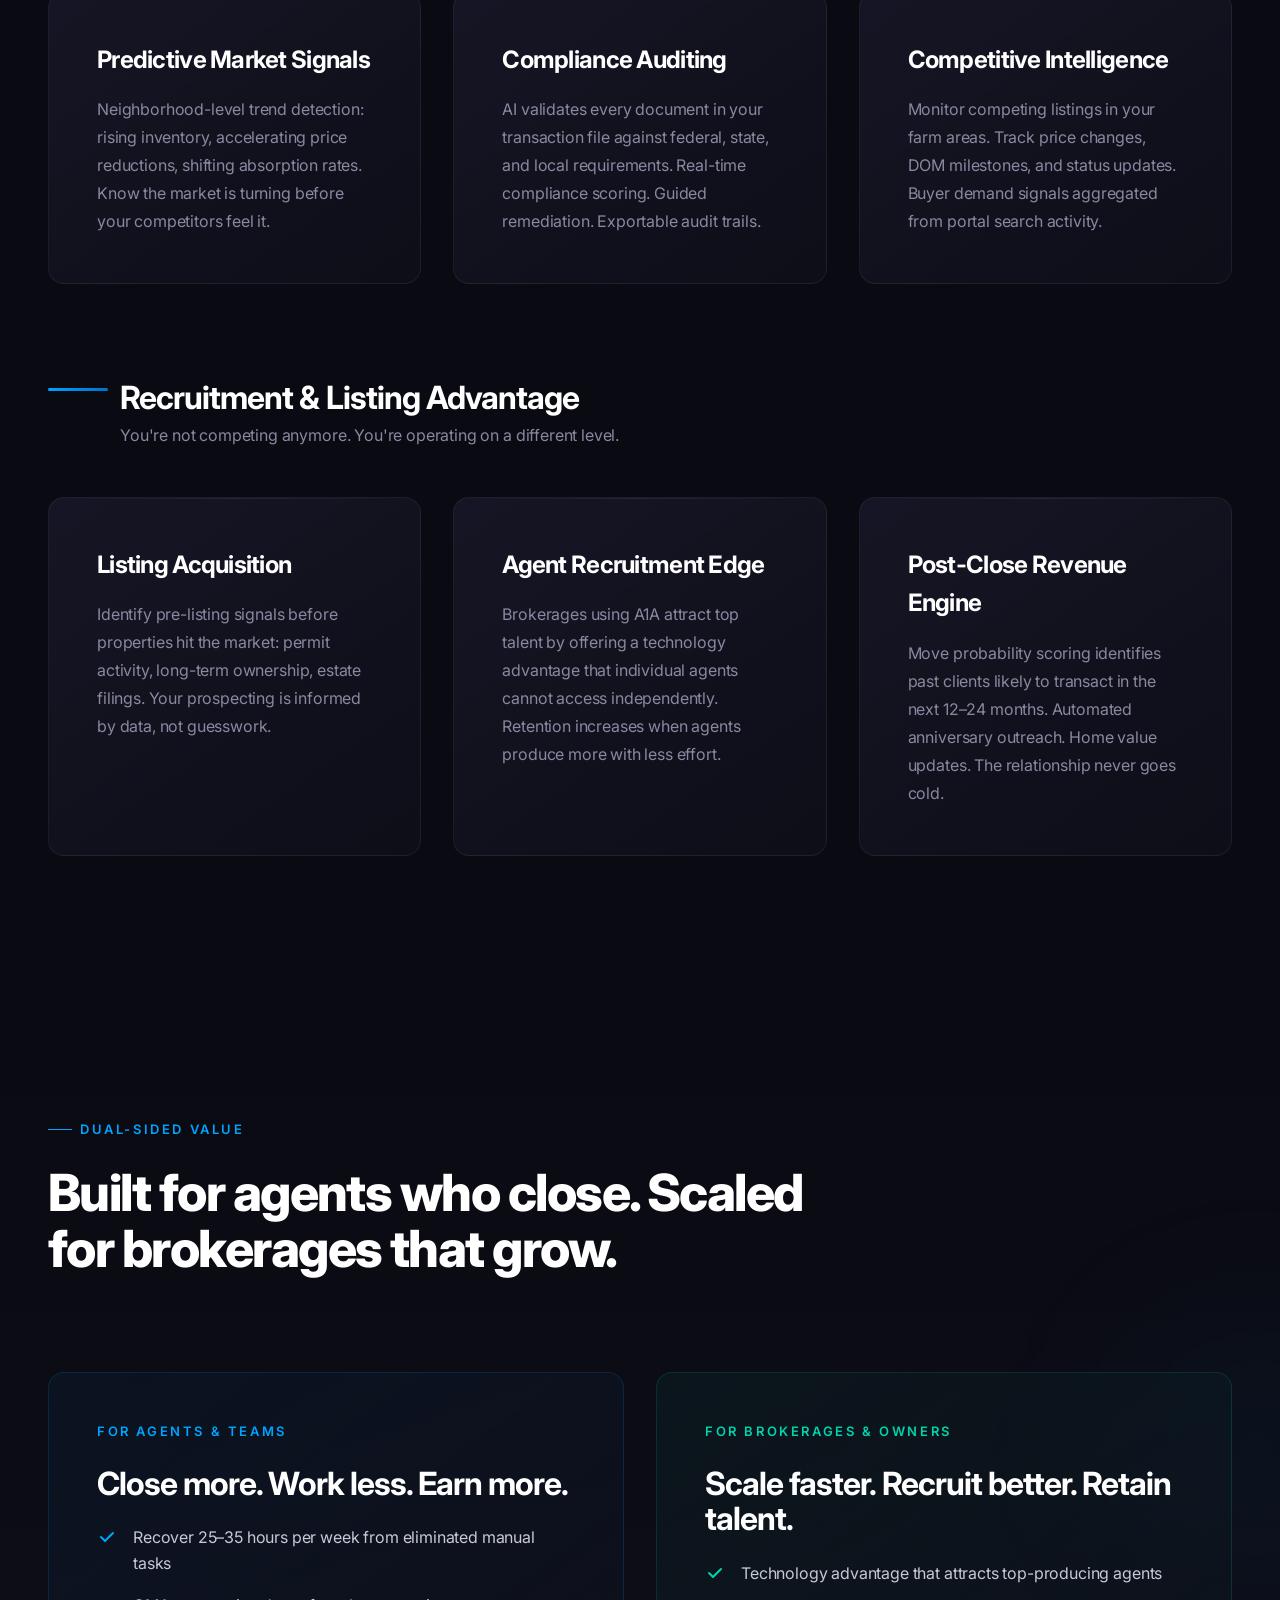
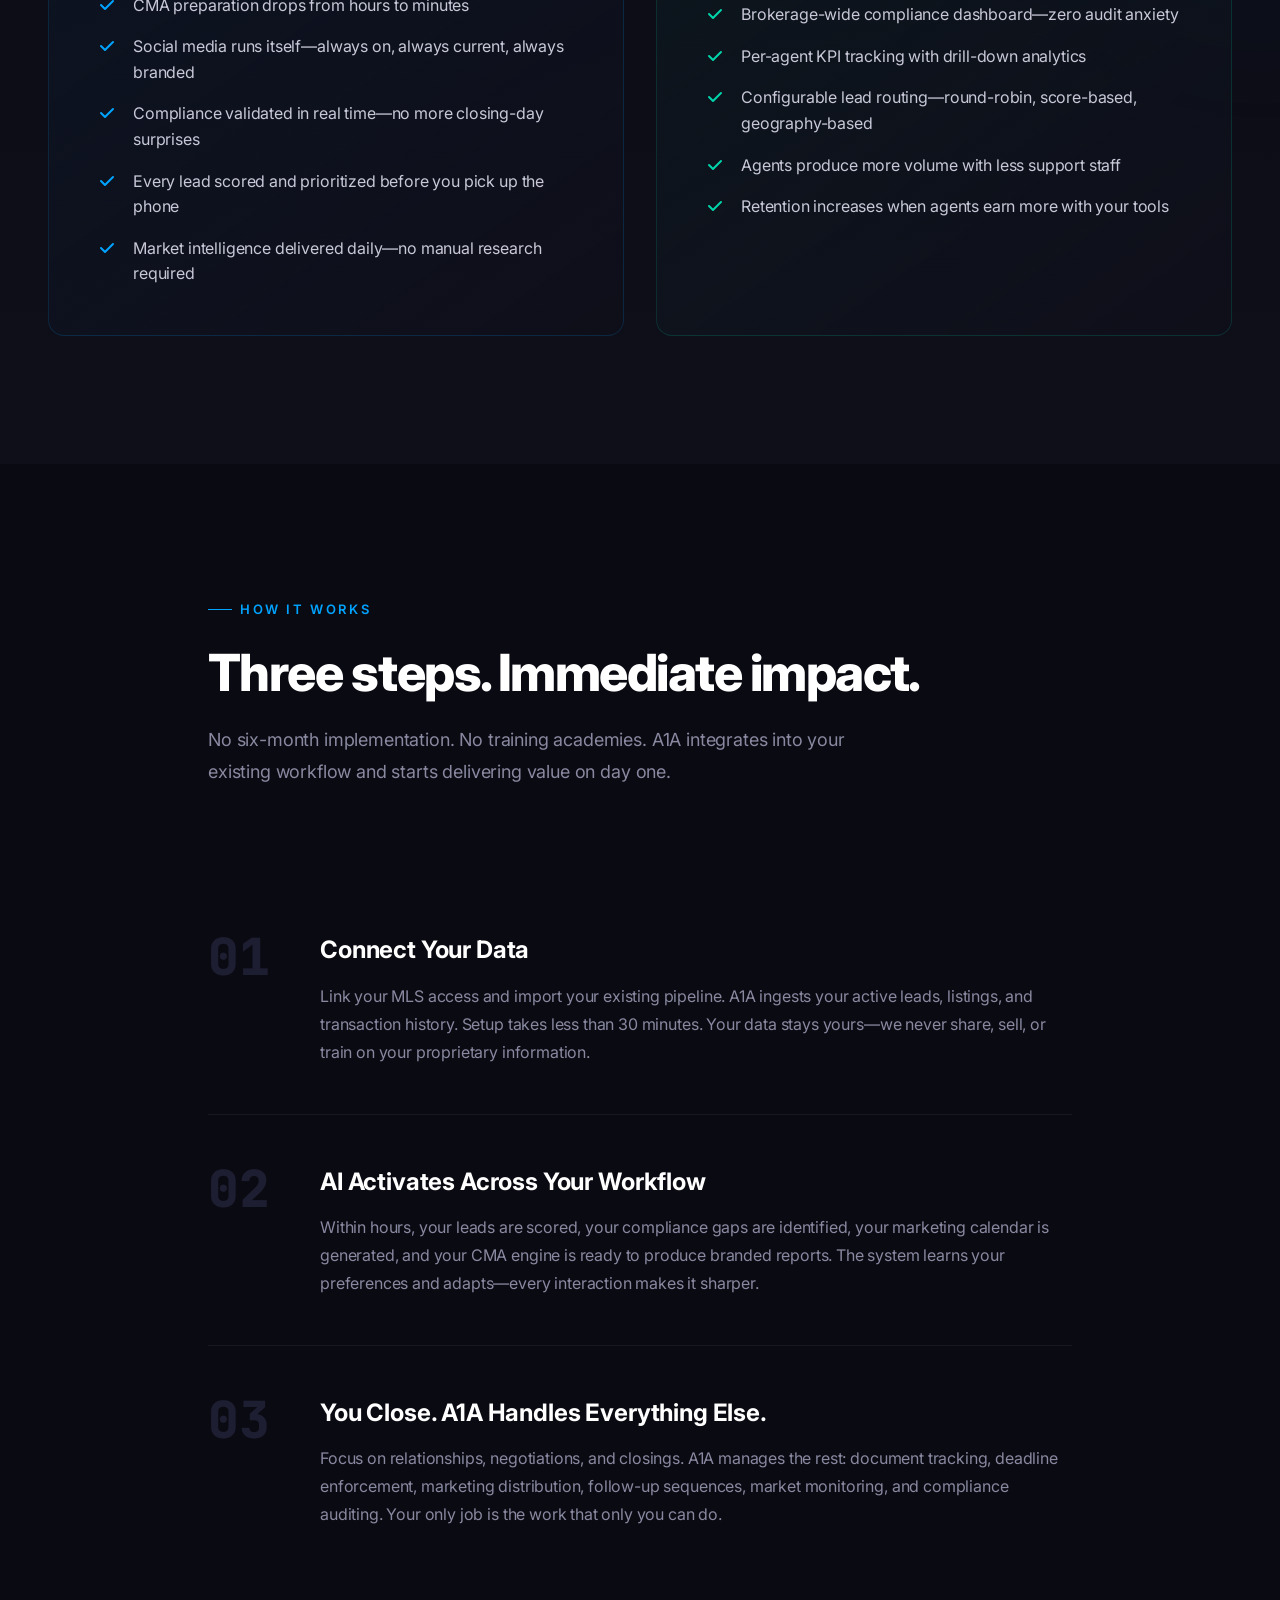
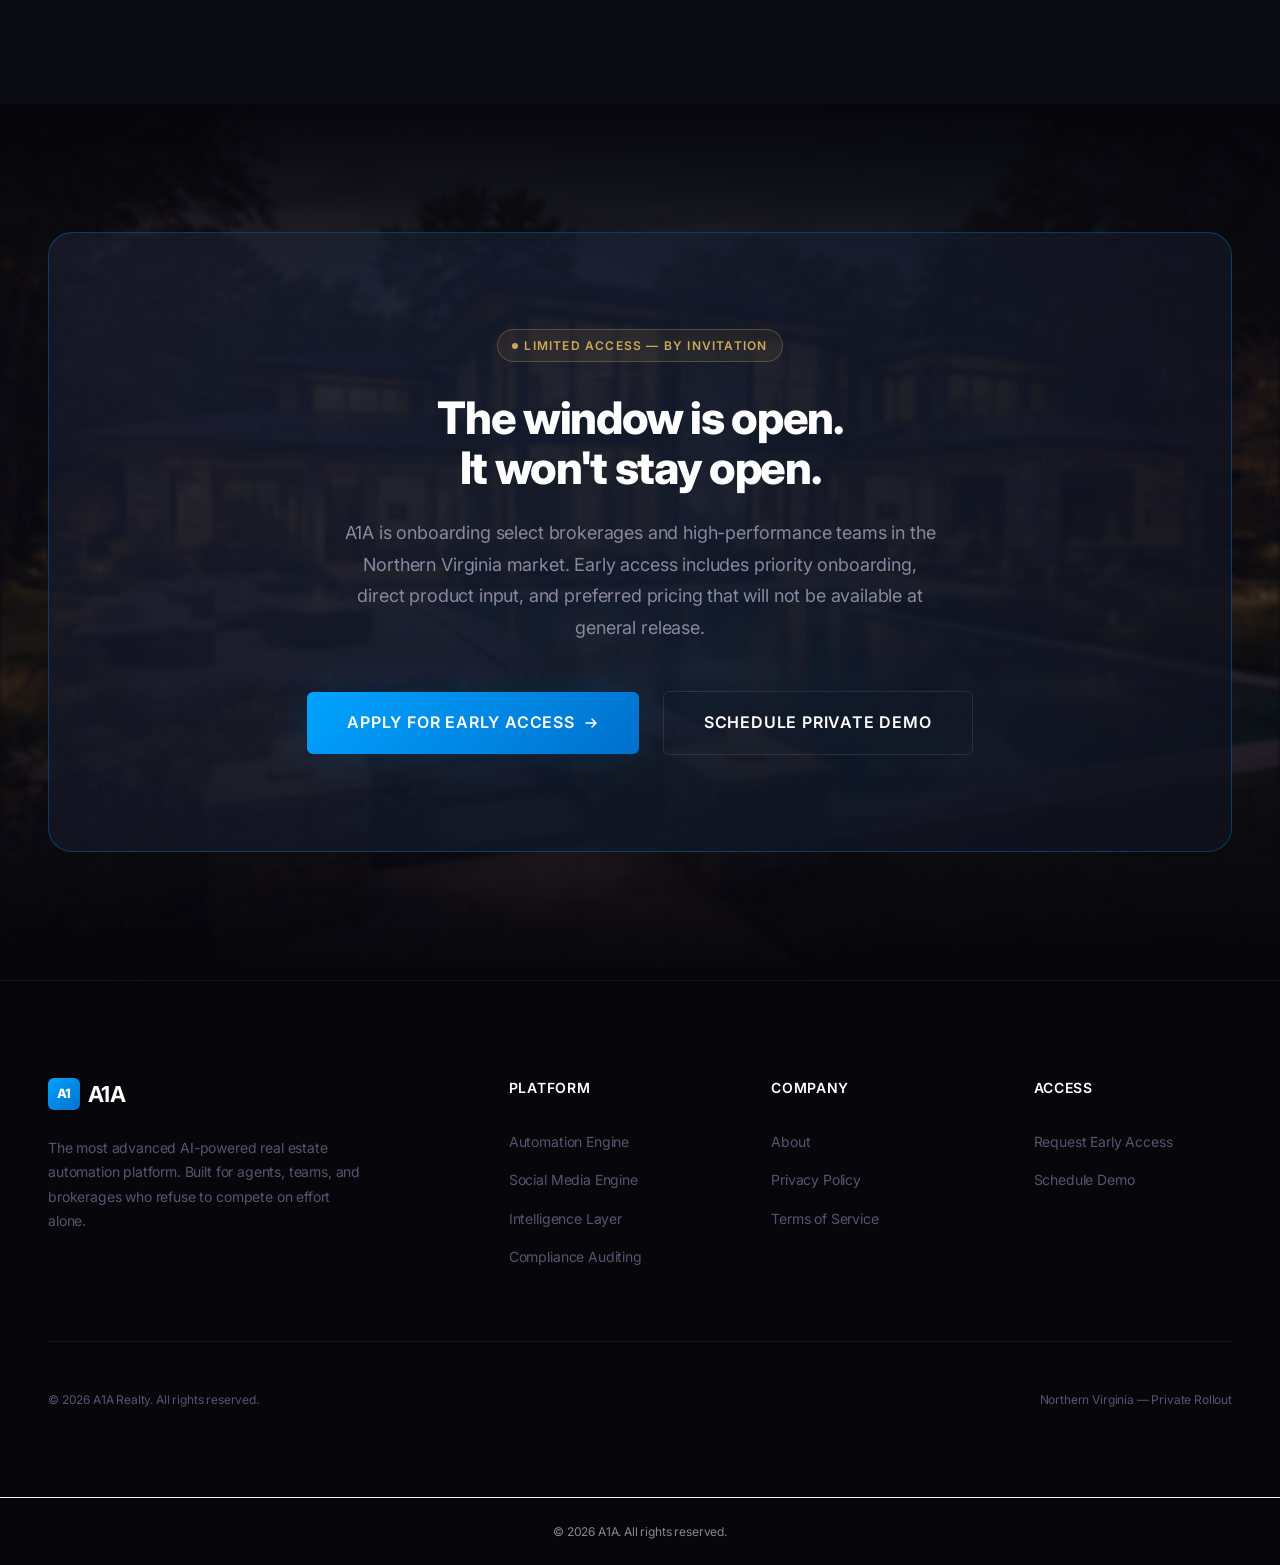
==== commit f07cb1f3: "webteam: Add a footer with 'copyright 2026 A1A' to the index.html homepage." ====
--- a/index.html
+++ b/index.html
@@ -689,5 +689,6 @@
   <script src="js/navigation.js" defer></script>
   <script src="js/modals.js" defer></script>
 
+<footer style="text-align:center; padding:24px; font-size:12px; color:#888; border-top:1px solid #eee; margin-top:40px;">&copy; 2026 A1A. All rights reserved.</footer>
 </body>
 </html>
